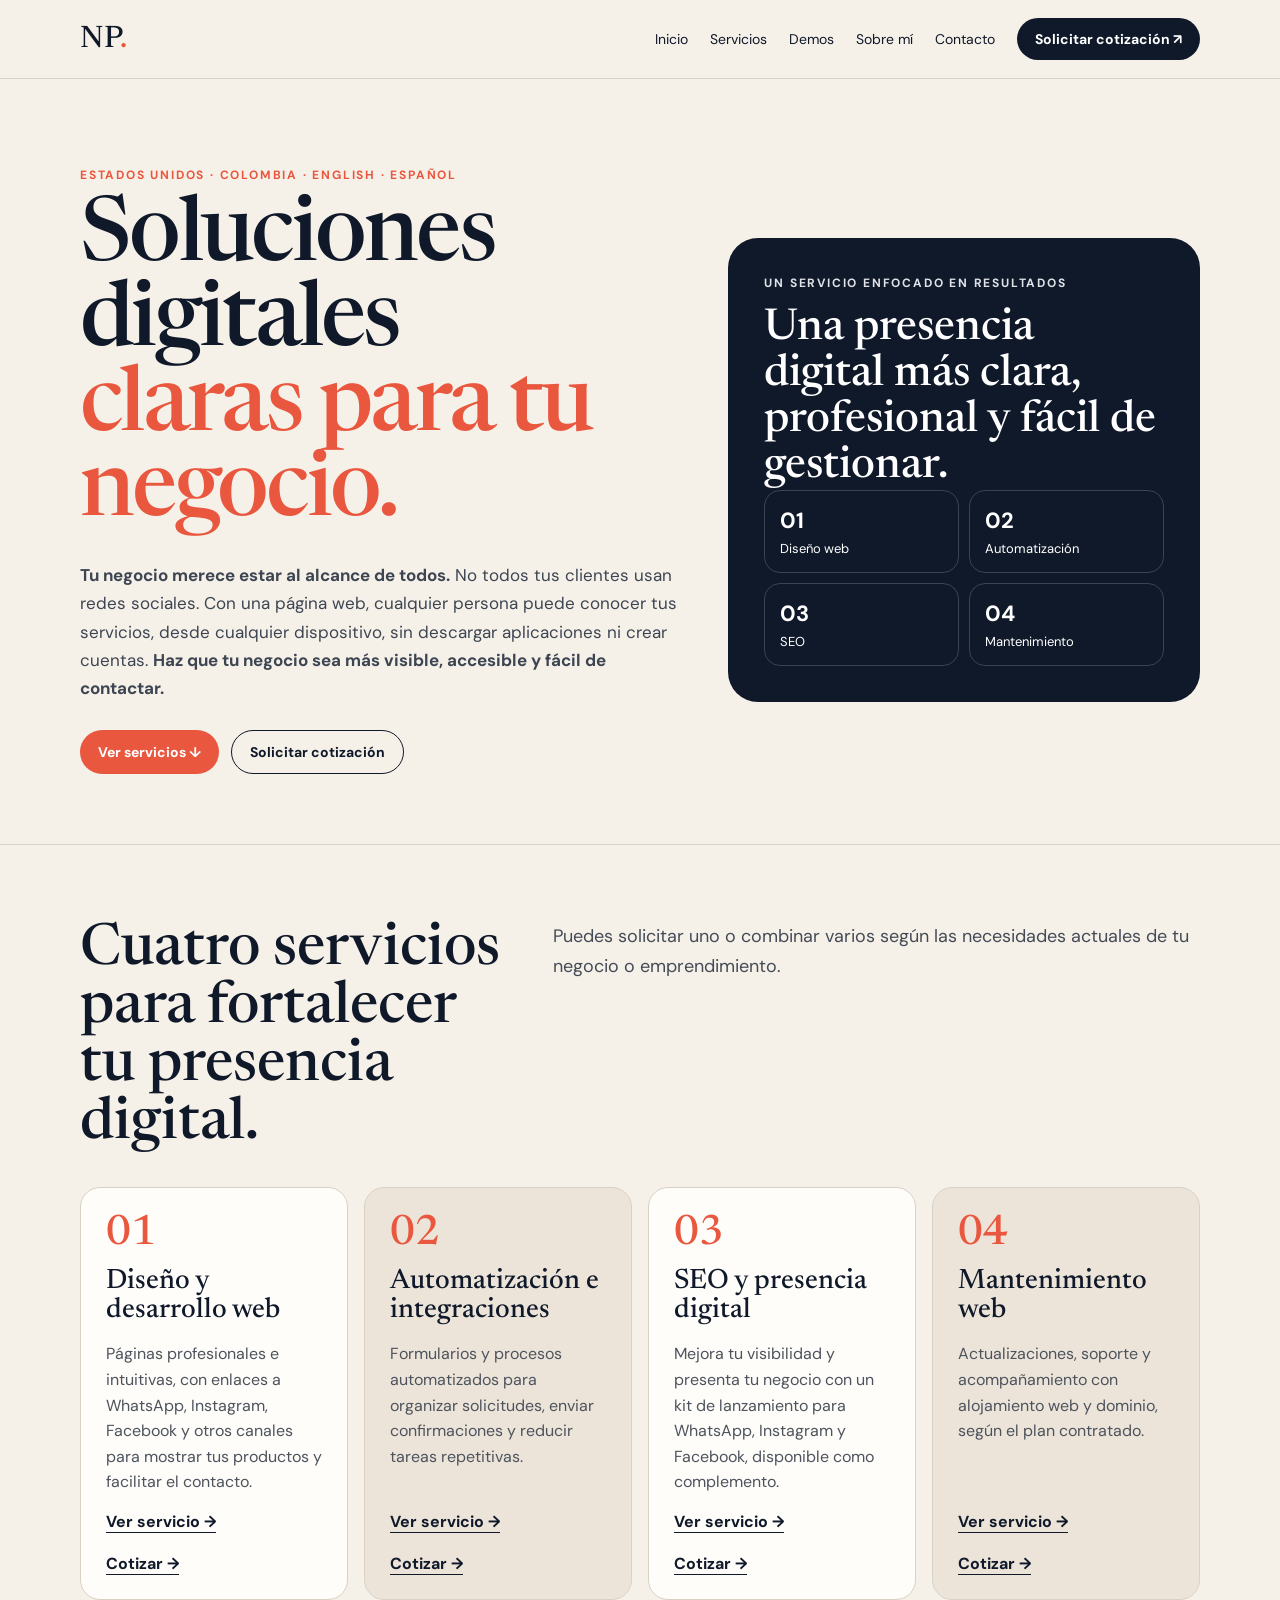
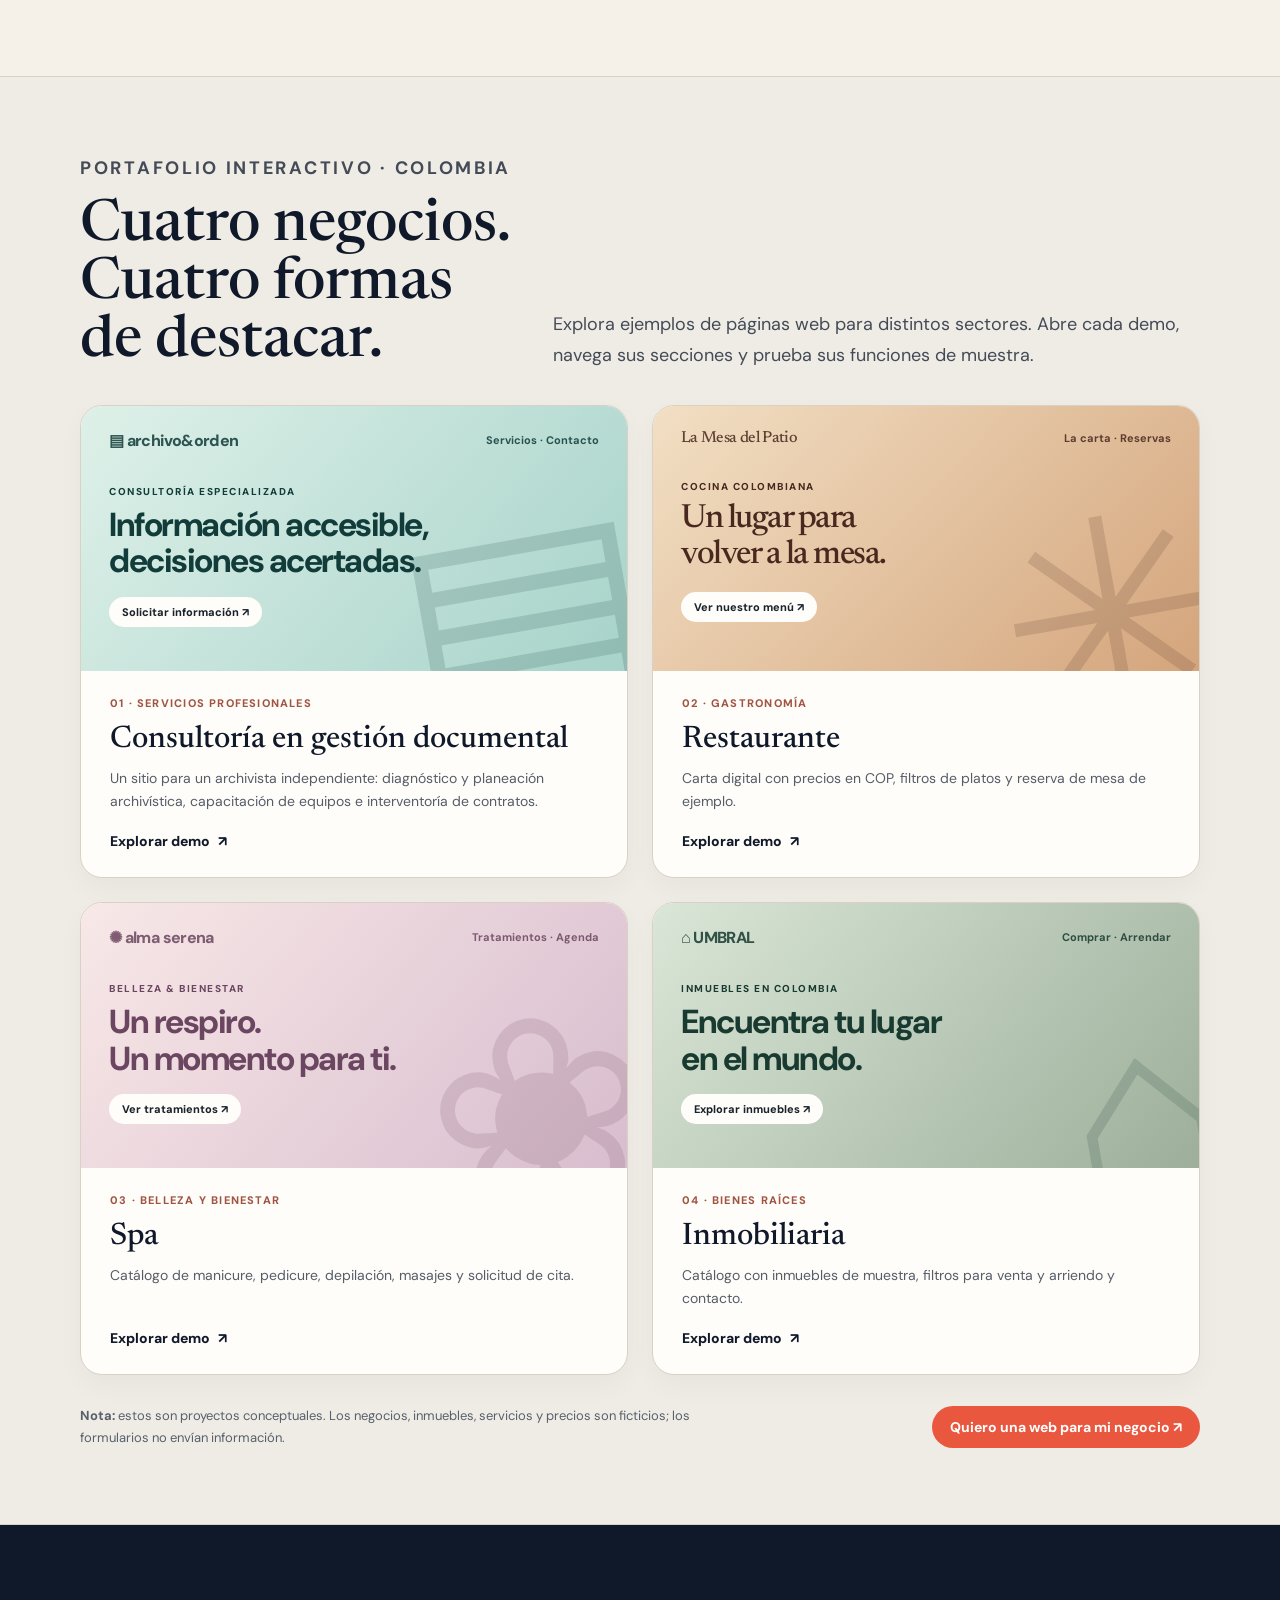
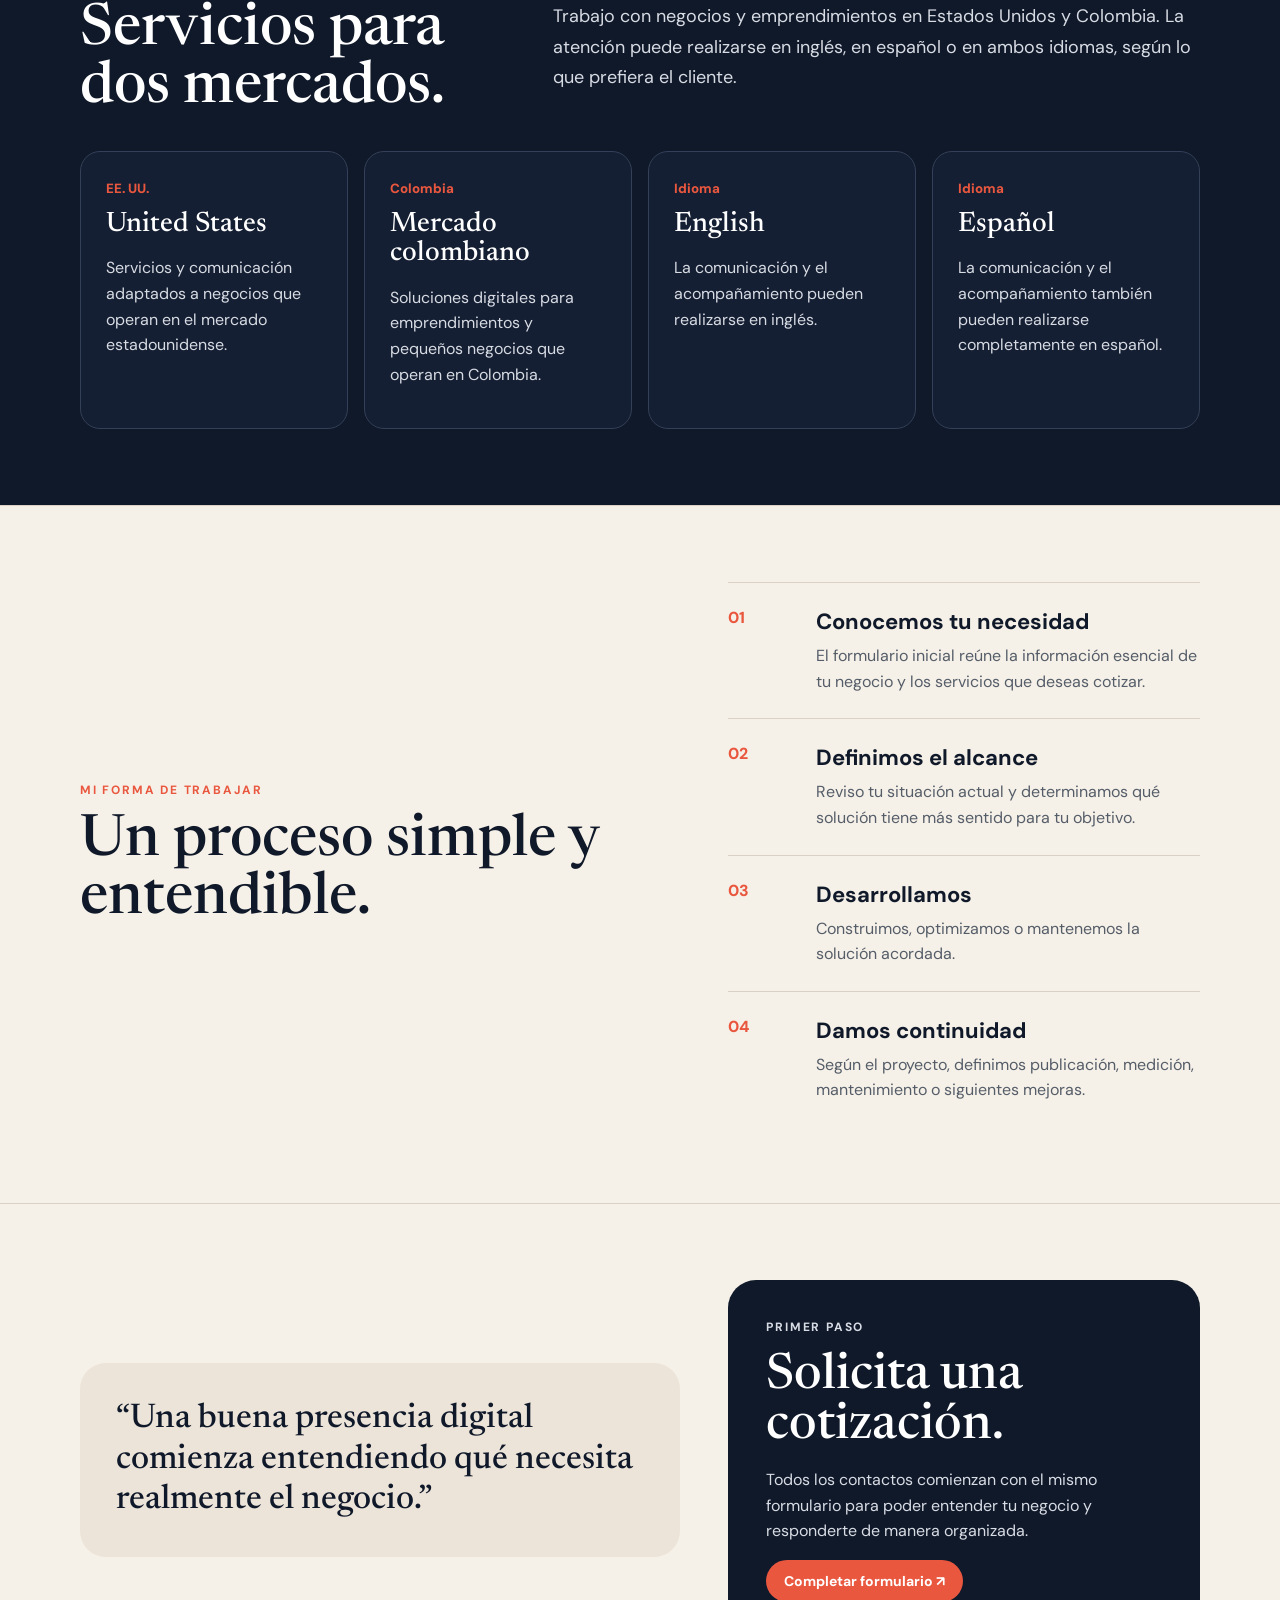
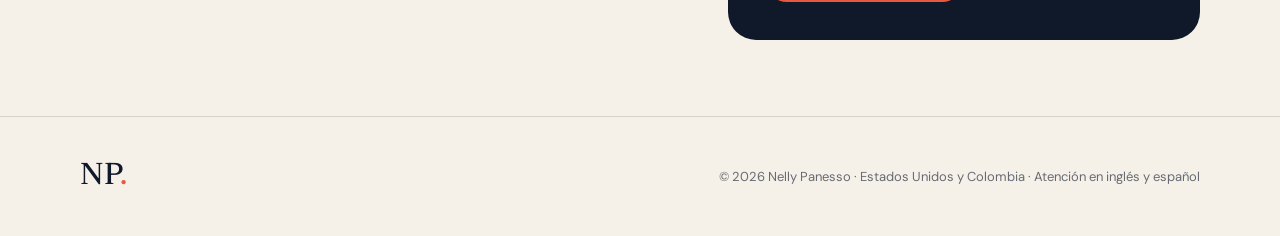
==== index.html @ 0f0945ec "Improve SEO title and search descriptions for index.html" ====
<!doctype html><html lang="es"><head><meta charset="utf-8"><meta name="viewport" content="width=device-width,initial-scale=1"><title>Diseño de páginas web para pequeños negocios | Nelly Panesso</title><meta name="description" content="Diseño de páginas web, automatizaciones y presencia digital para negocios en Colombia y Estados Unidos. Conoce los servicios y explora demos interactivos."><meta name="robots" content="index,follow"><link rel="canonical" href="https://nellypanessoa.github.io/np-preview/"><meta property="og:type" content="website"><meta property="og:title" content="Diseño de páginas web para pequeños negocios | Nelly Panesso"><meta property="og:description" content="Diseño de páginas web, automatizaciones y presencia digital para negocios en Colombia y Estados Unidos. Conoce los servicios y explora demos interactivos."><meta property="og:url" content="https://nellypanessoa.github.io/np-preview/"><meta property="og:site_name" content="Nelly Panesso"><meta name="twitter:card" content="summary"><meta name="twitter:title" content="Diseño de páginas web para pequeños negocios | Nelly Panesso"><meta name="twitter:description" content="Diseño de páginas web, automatizaciones y presencia digital para negocios en Colombia y Estados Unidos. Conoce los servicios y explora demos interactivos."><link rel="icon" href="favicon.svg" type="image/svg+xml"><script type="application/ld+json">{"@context":"https://schema.org","@graph":[{"@type":"WebSite","@id":"https://nellypanessoa.github.io/np-preview/#website","url":"https://nellypanessoa.github.io/np-preview/","name":"Nelly Panesso — Servicios digitales","inLanguage":"es"},{"@type":"ProfessionalService","@id":"https://nellypanessoa.github.io/np-preview/#business","name":"Nelly Panesso — Servicios digitales","url":"https://nellypanessoa.github.io/np-preview/","email":"nellypanessoa@gmail.com","areaServed":[{"@type":"Country","name":"United States"},{"@type":"Country","name":"Colombia"}],"availableLanguage":["English","Spanish"],"serviceType":["Diseño y desarrollo web","Automatización e integraciones","SEO y presencia digital","Mantenimiento web"],"founder":{"@id":"https://nellypanessoa.github.io/np-preview/about.html#person"}},{"@type":"Person","@id":"https://nellypanessoa.github.io/np-preview/about.html#person","name":"Nelly Panesso","url":"https://nellypanessoa.github.io/np-preview/about.html","sameAs":["https://www.linkedin.com/in/nelly-panesso","https://www.researchgate.net/profile/Nelly-Panesso"]}]}</script><link rel="preconnect" href="https://fonts.googleapis.com"><link rel="preconnect" href="https://fonts.gstatic.com" crossorigin><link href="https://fonts.googleapis.com/css2?family=DM+Sans:wght@400;500;600;700&family=Newsreader:opsz,wght@6..72,400;6..72,500&display=swap" rel="stylesheet"><link rel="stylesheet" href="assets/styles.css"></head><body><header class="top"><div class="wrap"><a class="brand" href="index.html">NP<span>.</span></a><button class="menu" aria-expanded="false" aria-label="Abrir menú">Menú</button><nav><a href="index.html">Inicio</a><a href="index.html#servicios">Servicios</a><a href="index.html#demos-colombia">Demos</a><a href="about.html">Sobre mí</a><a href="contact.html#cotizacion">Contacto</a><a class="nav-cta" href="contact.html#cotizacion">Solicitar cotización ↗</a></nav></div></header>
<main>
<section class="hero"><div class="wrap hero-grid"><div><p class="eyebrow">Estados Unidos · Colombia · English · Español</p><h1>Soluciones digitales<br><span class="accent">claras para tu negocio.</span></h1><p class="lede" style="font-size:17px"><strong>Tu negocio merece estar al alcance de todos.</strong> No todos tus clientes usan redes sociales. Con una página web, cualquier persona puede conocer tus servicios, desde cualquier dispositivo, sin descargar aplicaciones ni crear cuentas. <strong>Haz que tu negocio sea más visible, accesible y fácil de contactar.</strong></p><div class="actions"><a class="button" href="#servicios">Ver servicios ↓</a><a class="button alt" href="contact.html#cotizacion">Solicitar cotización</a></div></div><aside class="hero-panel"><div><p class="eyebrow">Un servicio enfocado en resultados</p><div class="big">Una presencia digital más clara, profesional y fácil de gestionar.</div></div><div class="mini-grid"><div class="mini"><strong>01</strong>Diseño web</div><div class="mini"><strong>02</strong>Automatización</div><div class="mini"><strong>03</strong>SEO</div><div class="mini"><strong>04</strong>Mantenimiento</div></div></aside></div></section>
<section id="servicios"><div class="wrap"><div class="section-head"><h2>Cuatro servicios para fortalecer tu presencia digital.</h2><p>Puedes solicitar uno o combinar varios según las necesidades actuales de tu negocio o emprendimiento.</p></div><div class="cards"><article class="card service-card"><div><span class="num">01</span><h3>Diseño y desarrollo web</h3><p>Páginas profesionales e intuitivas, con enlaces a WhatsApp, Instagram, Facebook y otros canales para mostrar tus productos y facilitar el contacto.</p></div><div><a href="web-design.html">Ver servicio →</a><br><br><a href="contact.html?service=web#cotizacion">Cotizar →</a></div></article><article class="card service-card"><div><span class="num">02</span><h3>Automatización e integraciones</h3><p>Formularios y procesos automatizados para organizar solicitudes, enviar confirmaciones y reducir tareas repetitivas.</p></div><div><a href="automation.html">Ver servicio →</a><br><br><a href="contact.html?service=automation#cotizacion">Cotizar →</a></div></article><article class="card service-card"><div><span class="num">03</span><h3>SEO y presencia digital</h3><p>Mejora tu visibilidad y presenta tu negocio con un kit de lanzamiento para WhatsApp, Instagram y Facebook, disponible como complemento.</p></div><div><a href="seo.html">Ver servicio →</a><br><br><a href="contact.html?service=seo#cotizacion">Cotizar →</a></div></article><article class="card service-card"><div><span class="num">04</span><h3>Mantenimiento web</h3><p>Actualizaciones, soporte y acompañamiento con alojamiento web y dominio, según el plan contratado.</p></div><div><a href="maintenance.html">Ver servicio →</a><br><br><a href="contact.html?service=maintenance#cotizacion">Cotizar →</a></div></article></div></div></section>

<section id="demos-colombia" class="demo-showcase">
  <div class="wrap">
    <div class="section-head"><div><p class="eyebrow">Portafolio interactivo · Colombia</p><h2>Cuatro negocios. Cuatro formas de destacar.</h2></div><p>Explora ejemplos de páginas web para distintos sectores. Abre cada demo, navega sus secciones y prueba sus funciones de muestra.</p></div>
    <div class="demo-showcase-grid">
      <article class="demo-tile">
        <a class="demo-tile-view" href="demos/colombia/gestion-documental/" aria-label="Abrir demo de consultoría en gestión documental">
          <div class="demo-tile-preview preview-archive"><div class="preview-top"><span class="preview-logo">▤ archivo&orden</span><span>Servicios · Contacto</span></div><div class="preview-body"><small>CONSULTORÍA ESPECIALIZADA</small><strong>Información accesible,<br>decisiones acertadas.</strong><span class="preview-pill">Solicitar información ↗</span></div><span class="preview-decoration" aria-hidden="true">▤</span></div>
        </a>
        <div class="demo-tile-copy"><span class="demo-tile-num">01 · Servicios profesionales</span><h3>Consultoría en gestión documental</h3><p>Un sitio para un archivista independiente: diagnóstico y planeación archivística, capacitación de equipos e interventoría de contratos.</p><a href="demos/colombia/gestion-documental/">Explorar demo <span aria-hidden="true">↗</span></a></div>
      </article>
      <article class="demo-tile">
        <a class="demo-tile-view" href="demos/colombia/restaurante/" aria-label="Abrir demo de restaurante con menú y precios">
          <div class="demo-tile-preview preview-restaurant"><div class="preview-top"><span class="preview-logo preview-serif">La Mesa del Patio</span><span>La carta · Reservas</span></div><div class="preview-body"><small>COCINA COLOMBIANA</small><strong class="preview-serif">Un lugar para<br>volver a la mesa.</strong><span class="preview-pill">Ver nuestro menú ↗</span></div><span class="preview-decoration" aria-hidden="true">✳</span></div>
        </a>
        <div class="demo-tile-copy"><span class="demo-tile-num">02 · Gastronomía</span><h3>Restaurante</h3><p>Carta digital con precios en COP, filtros de platos y reserva de mesa de ejemplo.</p><a href="demos/colombia/restaurante/">Explorar demo <span aria-hidden="true">↗</span></a></div>
      </article>
      <article class="demo-tile">
        <a class="demo-tile-view" href="demos/colombia/spa/" aria-label="Abrir demo de spa con catálogo de tratamientos">
          <div class="demo-tile-preview preview-spa"><div class="preview-top"><span class="preview-logo">✺ alma serena</span><span>Tratamientos · Agenda</span></div><div class="preview-body"><small>BELLEZA & BIENESTAR</small><strong>Un respiro.<br>Un momento para ti.</strong><span class="preview-pill">Ver tratamientos ↗</span></div><span class="preview-decoration" aria-hidden="true">❀</span></div>
        </a>
        <div class="demo-tile-copy"><span class="demo-tile-num">03 · Belleza y bienestar</span><h3>Spa</h3><p>Catálogo de manicure, pedicure, depilación, masajes y solicitud de cita.</p><a href="demos/colombia/spa/">Explorar demo <span aria-hidden="true">↗</span></a></div>
      </article>
      <article class="demo-tile">
        <a class="demo-tile-view" href="demos/colombia/inmobiliaria/" aria-label="Abrir demo de inmobiliaria con inmuebles filtrables">
          <div class="demo-tile-preview preview-realty"><div class="preview-top"><span class="preview-logo">⌂ UMBRAL</span><span>Comprar · Arrendar</span></div><div class="preview-body"><small>INMUEBLES EN COLOMBIA</small><strong>Encuentra tu lugar<br>en el mundo.</strong><span class="preview-pill">Explorar inmuebles ↗</span></div><span class="preview-decoration" aria-hidden="true">⌂</span></div>
        </a>
        <div class="demo-tile-copy"><span class="demo-tile-num">04 · Bienes raíces</span><h3>Inmobiliaria</h3><p>Catálogo con inmuebles de muestra, filtros para venta y arriendo y contacto.</p><a href="demos/colombia/inmobiliaria/">Explorar demo <span aria-hidden="true">↗</span></a></div>
      </article>
    </div>
    <div class="demo-showcase-foot"><p><strong>Nota:</strong> estos son proyectos conceptuales. Los negocios, inmuebles, servicios y precios son ficticios; los formularios no envían información.</p><a class="button" href="contact.html?service=web#cotizacion">Quiero una web para mi negocio ↗</a></div>
  </div>
</section>
<section class="dark"><div class="wrap"><div class="section-head"><h2>Servicios para dos mercados.</h2><p>Trabajo con negocios y emprendimientos en Estados Unidos y Colombia. La atención puede realizarse en inglés, en español o en ambos idiomas, según lo que prefiera el cliente.</p></div><div class="cards"><article class="card"><small>EE. UU.</small><h3>United States</h3><p>Servicios y comunicación adaptados a negocios que operan en el mercado estadounidense.</p></article><article class="card"><small>Colombia</small><h3>Mercado colombiano</h3><p>Soluciones digitales para emprendimientos y pequeños negocios que operan en Colombia.</p></article><article class="card"><small>Idioma</small><h3>English</h3><p>La comunicación y el acompañamiento pueden realizarse en inglés.</p></article><article class="card"><small>Idioma</small><h3>Español</h3><p>La comunicación y el acompañamiento también pueden realizarse completamente en español.</p></article></div></div></section>
<section><div class="wrap split"><div><p class="eyebrow">Mi forma de trabajar</p><h2>Un proceso simple y entendible.</h2></div><div class="steps"><div class="step"><div><h3>Conocemos tu necesidad</h3><p>El formulario inicial reúne la información esencial de tu negocio y los servicios que deseas cotizar.</p></div></div><div class="step"><div><h3>Definimos el alcance</h3><p>Reviso tu situación actual y determinamos qué solución tiene más sentido para tu objetivo.</p></div></div><div class="step"><div><h3>Desarrollamos</h3><p>Construimos, optimizamos o mantenemos la solución acordada.</p></div></div><div class="step"><div><h3>Damos continuidad</h3><p>Según el proyecto, definimos publicación, medición, mantenimiento o siguientes mejoras.</p></div></div></div></div></section>
<section><div class="wrap split"><div class="quote">“Una buena presencia digital comienza entendiendo qué necesita realmente el negocio.”</div><div class="contact-box"><p class="eyebrow">Primer paso</p><h2>Solicita una cotización.</h2><p>Todos los contactos comienzan con el mismo formulario para poder entender tu negocio y responderte de manera organizada.</p><a class="button" href="contact.html#cotizacion">Completar formulario ↗</a></div></div></section>
</main><footer class="footer"><div class="wrap"><a class="brand" href="index.html">NP<span>.</span></a><p>© <span id="year"></span> Nelly Panesso · Estados Unidos y Colombia · Atención en inglés y español</p></div></footer><script src="assets/site.js?v=4"></script></body></html>
---- assets/styles.css ----
:root{--ink:#10192a;--paper:#f6f1e8;--card:#fffdf9;--accent:#e9573f;--line:#d9d1c5;--muted:#666b73;--soft:#ece4d9}
*{box-sizing:border-box}html{scroll-behavior:smooth}body{margin:0;background:var(--paper);color:var(--ink);font-family:"DM Sans",sans-serif}a{color:inherit}.wrap{width:min(1120px,92vw);margin:auto}.top{position:sticky;top:0;z-index:20;background:rgba(246,241,232,.94);backdrop-filter:blur(12px);border-bottom:1px solid var(--line)}.top .wrap{display:flex;justify-content:space-between;align-items:center;gap:28px;padding:18px 0}.brand{font:500 31px/1 "Newsreader",serif;text-decoration:none}.brand span,.accent{color:var(--accent)}nav{display:flex;align-items:center;gap:22px}nav a{text-decoration:none;font-size:14px}.nav-cta,.button{display:inline-flex;align-items:center;justify-content:center;gap:8px;text-decoration:none;border-radius:999px;padding:12px 18px;font-weight:700}.nav-cta{background:var(--ink);color:white}.menu{display:none;background:none;border:1px solid var(--line);border-radius:999px;padding:9px 13px}.hero{padding:88px 0 70px;border-bottom:1px solid var(--line)}.hero-grid,.split{display:grid;grid-template-columns:1.12fr .88fr;gap:48px;align-items:center}.eyebrow{margin:0 0 14px;text-transform:uppercase;letter-spacing:.15em;font-size:12px;color:var(--accent);font-weight:700}.hero h1,.page-hero h1{font:500 clamp(50px,7vw,90px)/.95 "Newsreader",serif;letter-spacing:-.03em;margin:0 0 24px}.lede{font-size:20px;line-height:1.65;color:#3d4552;max-width:760px}.actions{display:flex;gap:12px;flex-wrap:wrap;margin-top:28px}.button{background:var(--accent);color:white;border:0;cursor:pointer;font:700 14px "DM Sans",sans-serif}.button.alt{background:transparent;color:var(--ink);border:1px solid var(--ink)}.hero-panel{background:var(--ink);color:white;border-radius:30px;padding:36px;min-height:390px;display:flex;flex-direction:column;justify-content:space-between}.hero-panel .big{font:500 44px/1.04 "Newsreader",serif}.hero-panel p{color:#dfe2e7;line-height:1.6}.mini-grid{display:grid;grid-template-columns:1fr 1fr;gap:10px}.mini{border:1px solid rgba(255,255,255,.18);border-radius:16px;padding:15px;font-size:13px}.mini strong{display:block;font-size:22px;margin-bottom:5px}
section{padding:76px 0;border-bottom:1px solid var(--line)}.section-head{display:grid;grid-template-columns:.8fr 1.2fr;gap:42px;margin-bottom:34px}.section-head h2,h2{font:500 clamp(38px,5vw,58px)/1 "Newsreader",serif;margin:0}.section-head p{margin:0;font-size:18px;line-height:1.7;color:#444b57}.cards{display:grid;grid-template-columns:repeat(4,1fr);gap:16px}.card{background:var(--card);border:1px solid var(--line);border-radius:20px;padding:25px;min-height:230px}.card small{font-weight:800;color:var(--accent)}.card h3{font:500 28px/1.05 "Newsreader",serif;margin:12px 0}.card p,.card li{color:#4d535d;line-height:1.6}.card a{font-weight:700;text-decoration:none;border-bottom:1px solid}.service-card{display:flex;flex-direction:column;justify-content:space-between}.service-card:nth-child(2n){background:var(--soft)}.service-card .num{font:500 42px/1 "Newsreader",serif;color:var(--accent)}.dark{background:var(--ink);color:white}.dark .section-head p,.dark p{color:#d7dbe3}.dark .card{background:#151f33;border-color:#344057}.steps{counter-reset:step}.step{display:grid;grid-template-columns:70px 1fr;gap:18px;padding:24px 0;border-top:1px solid var(--line)}.step:before{counter-increment:step;content:"0" counter(step);color:var(--accent);font-weight:800}.step h3{margin:0 0 7px;font-size:22px}.step p{margin:0;color:#555d69;line-height:1.6}.quote{background:var(--soft);border-radius:26px;padding:36px;font:500 34px/1.2 "Newsreader",serif}.page-hero{padding:72px 0 54px;border-bottom:1px solid var(--line)}.page-hero p{max-width:760px}.checklist{list-style:none;padding:0;margin:22px 0}.checklist li{padding:10px 0;border-bottom:1px solid var(--line)}.checklist li:before{content:"✓";color:var(--accent);font-weight:800;margin-right:10px}.contact-box{background:var(--ink);color:white;border-radius:28px;padding:38px}.contact-box h2{font-size:50px}.contact-box p{color:#d8dce4;line-height:1.6}.footer{padding:38px 0}.footer .wrap{display:flex;justify-content:space-between;gap:24px;align-items:center}.footer p{color:var(--muted);font-size:13px}
.form-layout{display:grid;grid-template-columns:.72fr 1.28fr;gap:54px;align-items:start}.quote-form{background:var(--card);border:1px solid var(--line);border-radius:26px;padding:32px;display:grid;gap:24px;box-shadow:0 18px 50px rgba(16,25,42,.06)}.field{display:grid;gap:9px}.field>label,.field legend{font-weight:700;font-size:14px}.field legend{padding:0 0 7px}.field input[type=text],.field input[type=email],.field input[type=tel],.field textarea{width:100%;font:inherit;background:white;border:1px solid var(--line);border-radius:12px;padding:13px 14px}.field textarea{min-height:130px;resize:vertical}.field input:focus,.field textarea:focus{outline:2px solid rgba(233,87,63,.25);border-color:var(--accent)}fieldset.field{border:0;padding:0;margin:0}.choice-grid{display:grid;grid-template-columns:1fr 1fr;gap:10px}.choice-grid label{background:#fff;border:1px solid var(--line);border-radius:12px;padding:12px;display:flex;align-items:flex-start;gap:9px;line-height:1.35;cursor:pointer}.choice-grid input{margin-top:2px;accent-color:var(--accent)}.field-hint,.privacy-note{font-size:12px;color:var(--muted);margin:2px 0 0}.field-hint.error{color:#a62d1c;font-weight:700}.notice{margin-top:22px;background:var(--soft);border-radius:15px;padding:16px;line-height:1.55}.form-submit{width:100%;padding:15px 20px;font-size:15px}
@media(max-width:850px){.top nav{display:none;position:absolute;top:70px;left:4vw;right:4vw;background:var(--card);border:1px solid var(--line);border-radius:18px;padding:18px;flex-direction:column;align-items:stretch}.top nav.open{display:flex}.menu{display:block}.hero-grid,.split,.section-head,.form-layout{grid-template-columns:1fr}.cards{grid-template-columns:1fr 1fr}.hero{padding-top:58px}.hero-panel{min-height:320px}.form-layout{gap:30px}}@media(max-width:560px){.cards,.choice-grid{grid-template-columns:1fr}.footer .wrap{align-items:flex-start;flex-direction:column}.hero h1,.page-hero h1{font-size:52px}.quote-form{padding:22px}}
.about-hero{display:grid;grid-template-columns:minmax(0,1.12fr) minmax(300px,.88fr);gap:48px;align-items:center}.about-copy .lede{max-width:720px}.about-photo-wrap{margin:0;display:flex;justify-content:center}.about-photo{display:block;width:min(100%,420px);height:auto;aspect-ratio:1/1;object-fit:cover;object-position:center;border:1px solid var(--line);border-radius:28px;background:var(--card);box-shadow:0 20px 50px rgba(16,25,42,.10)}
@media(max-width:850px){.about-hero{grid-template-columns:1fr;gap:34px}.about-photo-wrap{justify-content:flex-start}.about-photo{width:min(100%,360px)}}
@media(max-width:560px){.about-hero{gap:28px}.about-photo{width:100%;border-radius:22px}}


/* Colombia demo portfolio */
.demo-showcase{background:#efece6}
.demo-showcase .section-head{align-items:end}
.demo-showcase .section-head .eyebrow{margin-bottom:13px}
.demo-showcase .section-head>div{max-width:620px}
.demo-showcase-grid{display:grid;grid-template-columns:repeat(2,minmax(0,1fr));gap:24px}
.demo-tile{overflow:hidden;border-radius:22px;border:1px solid #d9d1c5;background:#fffdf9;display:flex;flex-direction:column;box-shadow:0 11px 27px rgba(16,25,42,.035)}
.demo-tile-view{text-decoration:none;display:block}
.demo-tile-preview{position:relative;overflow:hidden;height:265px;padding:24px 28px}
.preview-top{position:relative;z-index:2;display:flex;justify-content:space-between;align-items:center;gap:10px;font-size:11px;font-weight:700;opacity:.86}
.preview-logo{font-size:16px;letter-spacing:-.04em;font-weight:800}
.preview-serif{font-family:Newsreader,Georgia,serif!important;font-weight:500!important}
.preview-body{position:relative;z-index:2;display:flex;flex-direction:column;align-items:flex-start;margin-top:34px}
.preview-body small{font-size:10px;letter-spacing:.15em;font-weight:800;margin-bottom:9px}
.preview-body strong{font-size:clamp(24px,2.6vw,36px);line-height:1.1;letter-spacing:-.045em}
.preview-pill{font-size:11px;border-radius:50px;background:#fffdf9;padding:8px 13px;color:#18232c;font-weight:800;display:inline-block;margin-top:17px}
.preview-decoration{position:absolute;right:-27px;bottom:-85px;font-size:270px;line-height:1;font-family:Georgia,serif;opacity:.15;transform:rotate(-10deg);z-index:0}
.preview-archive{background:linear-gradient(130deg,#ddf0e8 2%,#a7d3ca 100%);color:#123c3a}
.preview-restaurant{background:linear-gradient(135deg,#f2dfc4,#d4a57c);color:#48281f}
.preview-spa{background:linear-gradient(130deg,#f8e8e7,#d8bdce);color:#6b4660}
.preview-realty{background:linear-gradient(130deg,#dae6d7,#9daf9b);color:#183a30}
.demo-tile-copy{padding:25px 29px 27px;display:flex;flex-direction:column;flex:1}
.demo-tile-num{font-size:11px;text-transform:uppercase;letter-spacing:.11em;color:#a05543;font-weight:800}
.demo-tile-copy h3{font:500 31px/1.1 Newsreader,Georgia,serif;margin:13px 0 10px}
.demo-tile-copy p{color:#555d69;line-height:1.65;margin:0 0 19px;font-size:14px}
.demo-tile-copy>a{margin-top:auto;font-size:14px;font-weight:800;text-decoration:none;display:inline-flex;align-items:center;gap:8px}
.demo-tile-copy>a:hover{text-decoration:underline;text-underline-offset:5px}
.demo-tile-view:hover .preview-pill{transform:translateX(3px)}
.demo-showcase-foot{margin-top:30px;display:flex;align-items:center;justify-content:space-between;gap:30px}
.demo-showcase-foot p{font-size:13px;line-height:1.65;max-width:650px;color:#57606b;margin:0}
.demo-showcase-foot .button{flex-shrink:0}
@media(max-width:850px){.demo-showcase-foot{align-items:start;flex-direction:column}.demo-showcase-grid{gap:17px}.demo-tile-preview{padding:20px;height:240px}.preview-body{margin-top:30px}}
@media(max-width:600px){.demo-showcase-grid{grid-template-columns:1fr}.demo-tile-preview{height:265px}.preview-body strong{font-size:31px}.demo-tile-copy{padding:22px}.demo-showcase-foot .button{width:100%;justify-content:center}}


/* Testimonials with manual approval */
.reviews-section{background:#faf8f4}
.reviews-section .section-head{align-items:end}
.reviews-layout{display:grid;grid-template-columns:minmax(0,.87fr) minmax(0,1.13fr);gap:38px;align-items:start}
.reviews-intro{padding:25px 16px 24px 0}
.reviews-quote{display:block;font-family:Newsreader,Georgia,serif;font-size:110px;line-height:.7;color:#e9573f;opacity:.65;margin:16px 0 25px}
.reviews-intro h3{font:500 clamp(30px,3vw,44px)/1.08 Newsreader,Georgia,serif;letter-spacing:-.03em;margin:0 0 20px}
.reviews-intro>p{color:#5e6570;font-size:16px;line-height:1.8;max-width:480px}
.reviews-note{background:#f2ede5;border-radius:18px;padding:21px 24px;margin-top:31px}
.reviews-note strong{font-size:14px}
.reviews-note p{color:#555b63;font-size:13px;margin:7px 0 0;line-height:1.65}
.reviews-form-panel{border:1px solid #ded8ce;border-radius:22px;padding:34px;background:#fff;box-shadow:0 14px 36px rgba(16,25,42,.045)}
.reviews-form-panel h3{font:500 32px/1.2 Newsreader,Georgia,serif;margin:0 0 22px}
.reviews-fields{display:grid;grid-template-columns:1fr 1fr;gap:18px}
.reviews-fields label:not(.review-check){font-size:13px;font-weight:700;display:flex;flex-direction:column;gap:7px}
.reviews-fields input:not([type=checkbox]),.reviews-fields select,.reviews-fields textarea{border:1px solid #cfcfcf;border-radius:10px;background:white;color:#172231;width:100%;font:inherit;font-weight:400;padding:12px 14px;min-height:46px}
.reviews-fields textarea{min-height:138px;resize:vertical;line-height:1.55}
.reviews-fields .review-full{grid-column:1/-1}
.reviews-fields .review-check{display:flex;gap:12px;align-items:flex-start;font-size:13px;color:#4f5660;line-height:1.65}
.reviews-fields .review-check input{accent-color:#e9573f;margin:5px 0 0;flex-shrink:0;width:17px;height:17px}
.review-form .privacy-note{font-size:12px;line-height:1.65;margin:16px 0;color:#5b606a}
.review-form .form-submit{margin-top:10px}
@media(max-width:850px){.reviews-layout{grid-template-columns:1fr;gap:12px}.reviews-intro{padding:0 0 12px}.reviews-quote{font-size:70px;margin:6px 0 15px}.reviews-form-panel{max-width:700px}}
@media(max-width:560px){.reviews-form-panel{padding:22px}.reviews-fields{grid-template-columns:1fr}.reviews-form-panel h3{font-size:28px}}


/* Google Business Profile questionnaire — accessible visible options on mobile */
#google-eligibility[hidden]{display:none!important}
#google-eligibility{min-width:0;display:grid;gap:20px}
.google-question{min-width:0;border:0;padding:0;margin:0}
.google-question legend{font-size:14px;font-weight:700;line-height:1.5;padding:0 0 9px}
.google-options{display:grid;grid-template-columns:1fr 1fr;gap:9px}
.google-options label{display:flex;align-items:flex-start;gap:10px;padding:12px;border:1px solid var(--line);border-radius:12px;background:#fff;cursor:pointer;font-size:13px;line-height:1.45}
.google-options label:has(input:checked){border-color:var(--accent);background:#fff1eb}
.google-options input{accent-color:var(--accent);margin:2px 0 0;flex-shrink:0}
.google-options input:focus-visible{outline:2px solid var(--accent);outline-offset:2px}
@media(max-width:640px){.google-options{grid-template-columns:1fr}}
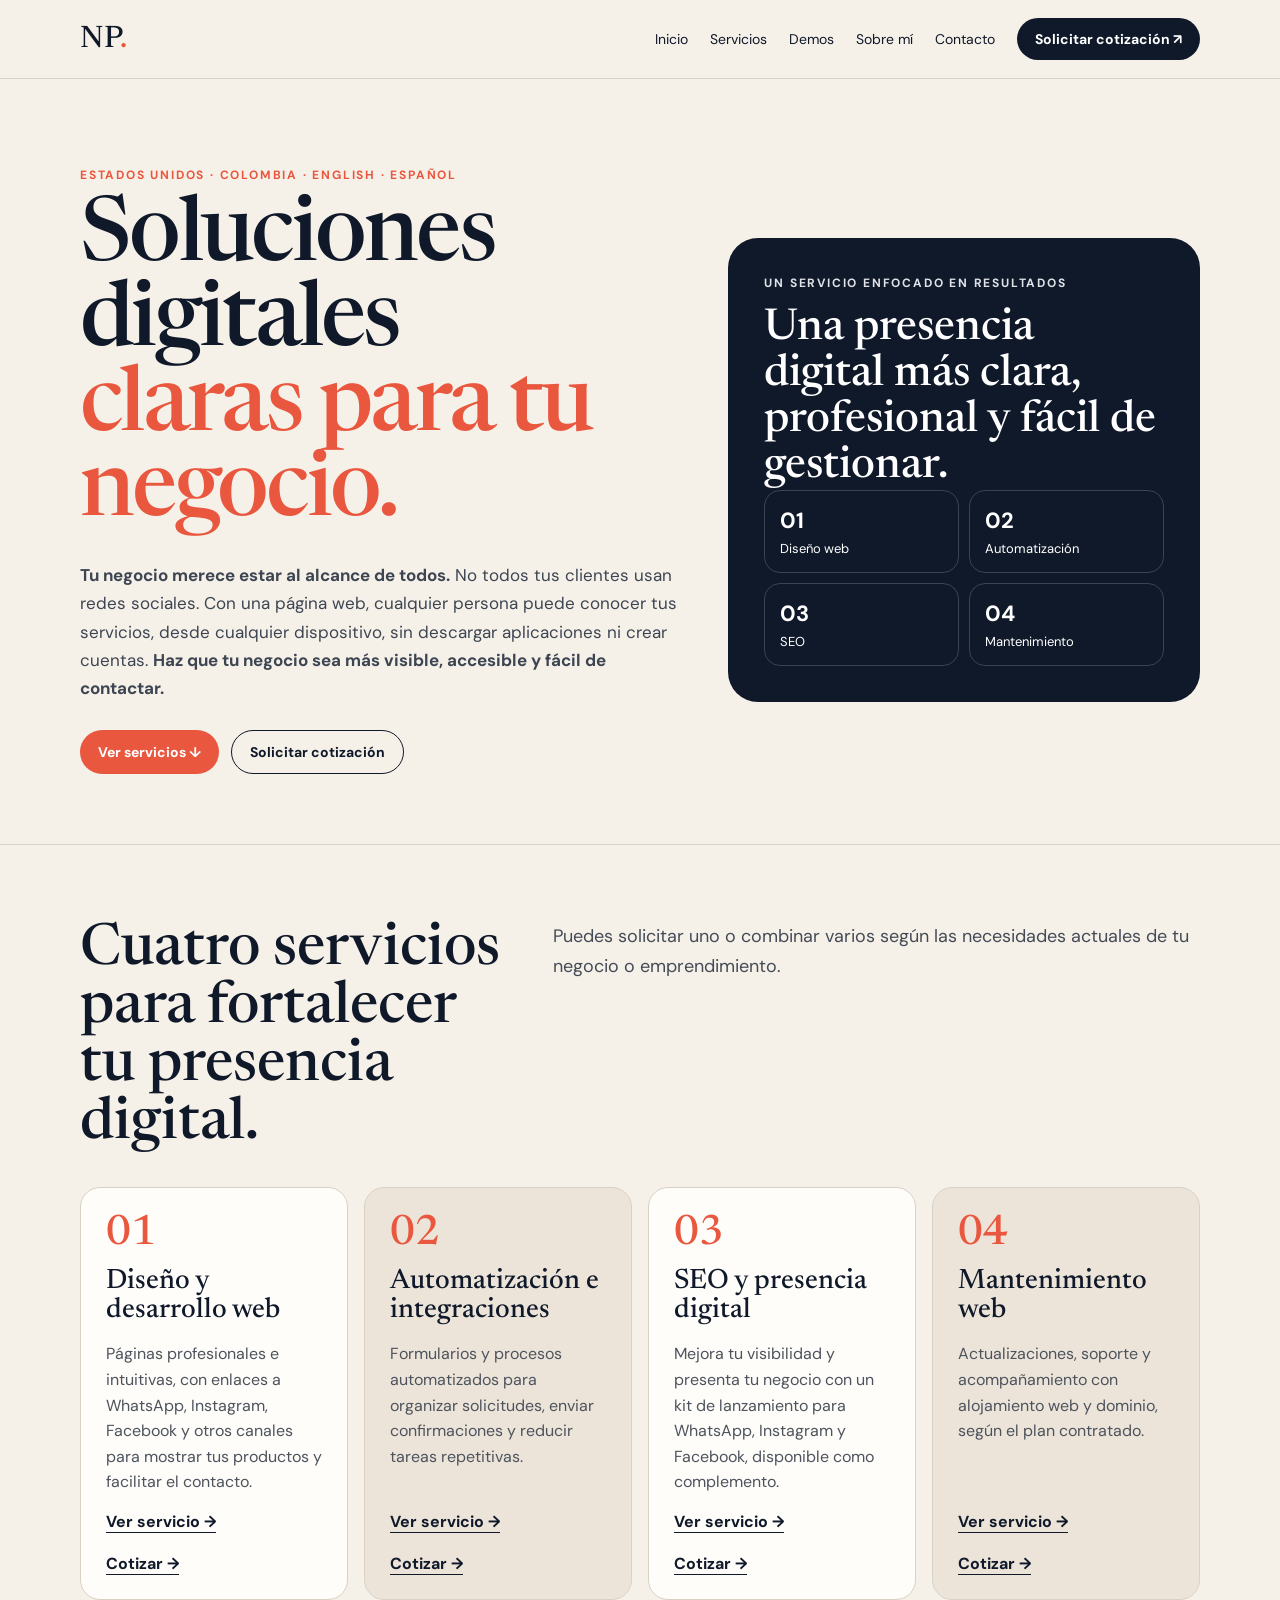
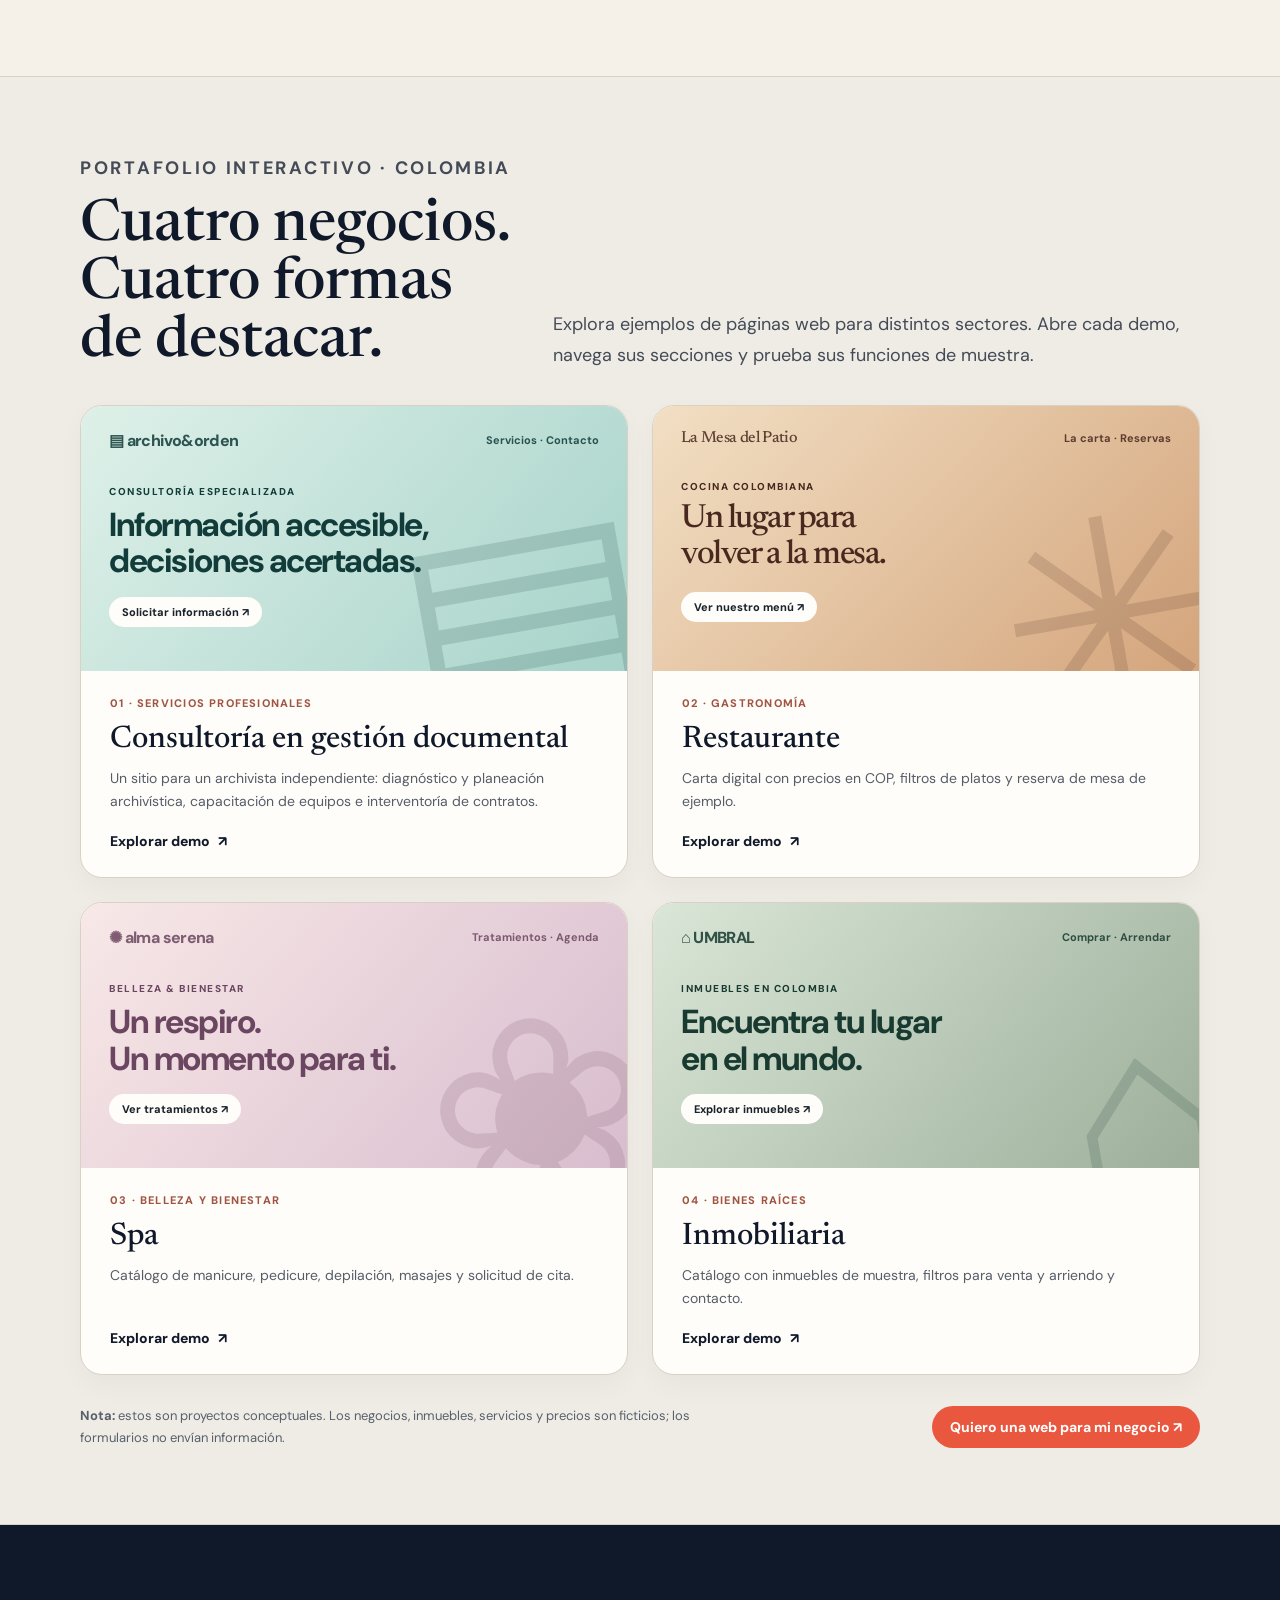
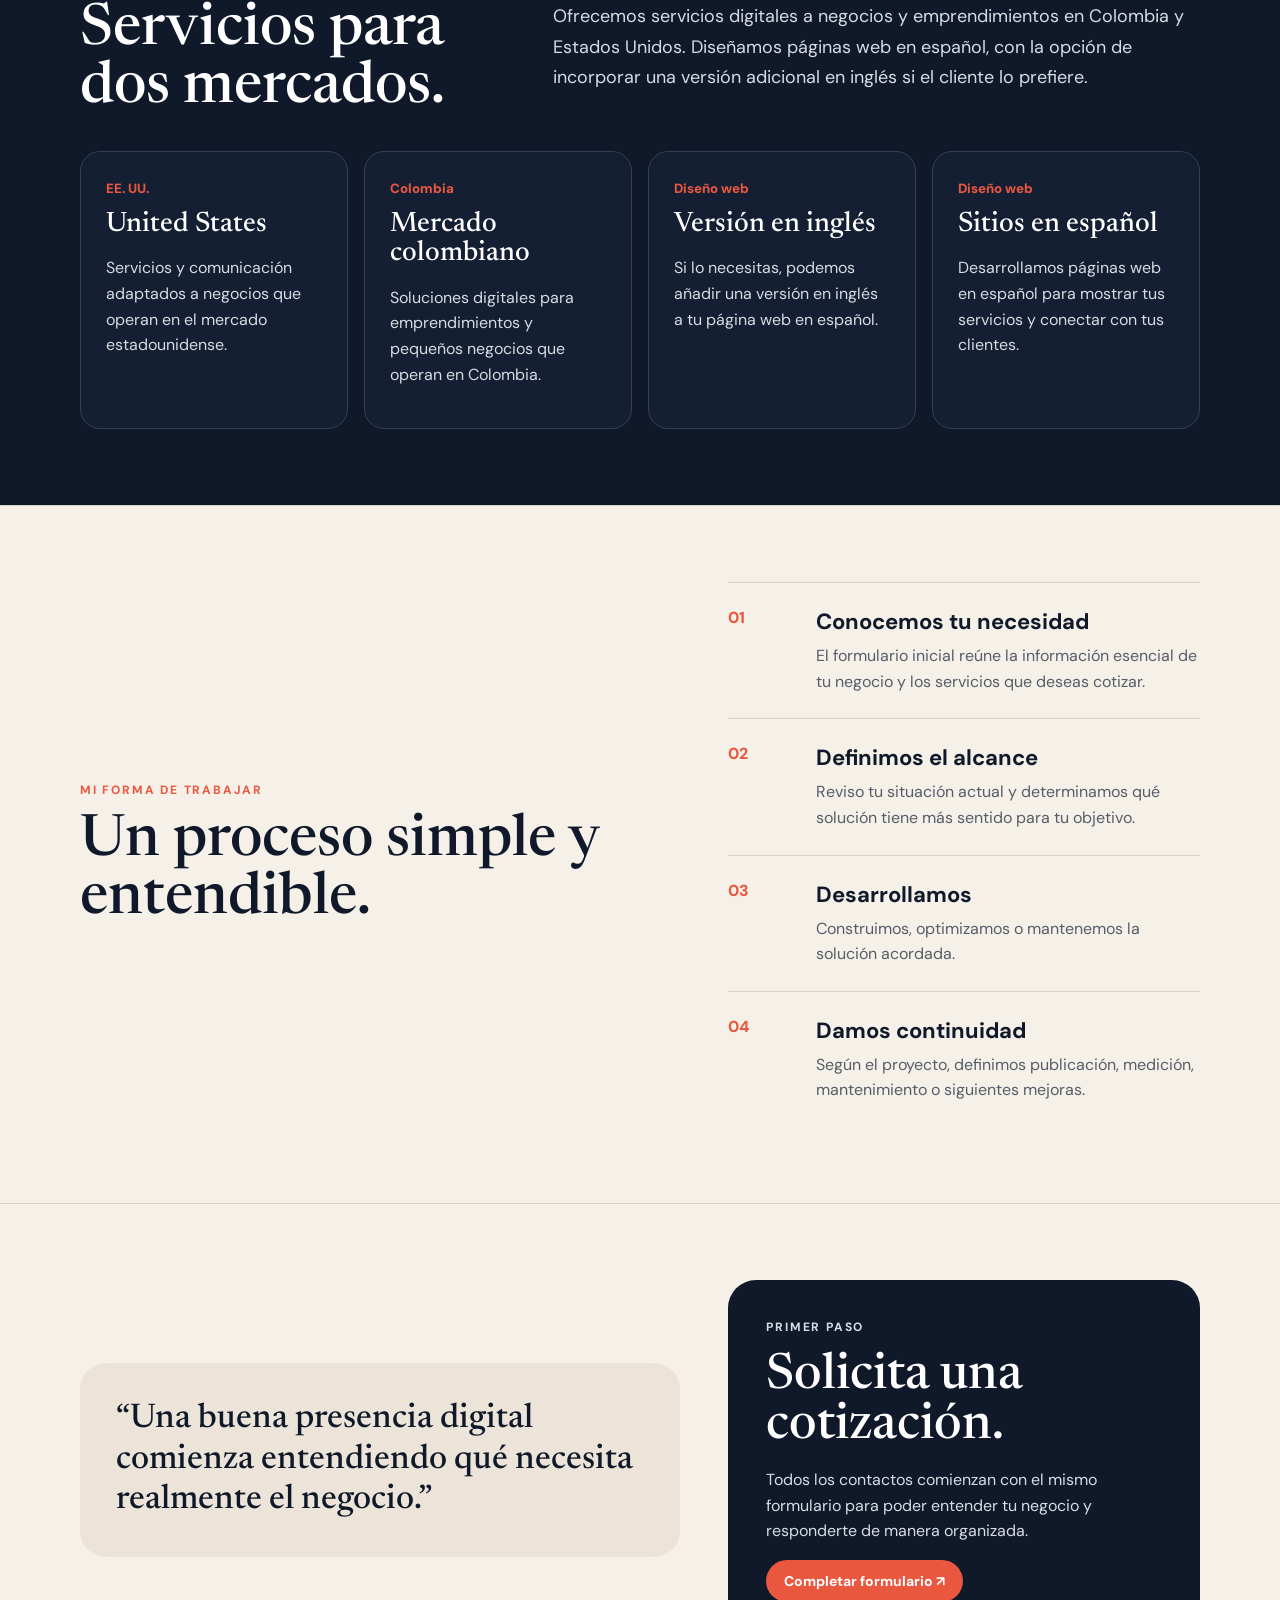
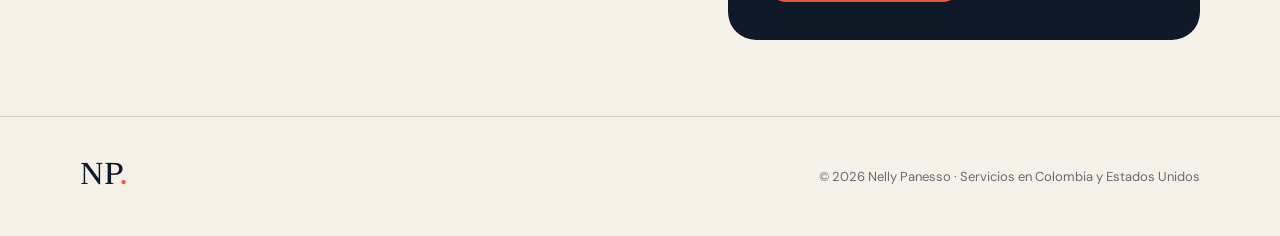
==== commit bd654103: "Clarify service countries and optional English web version" ====
--- a/index.html
+++ b/index.html
@@ -35,7 +35,7 @@
     <div class="demo-showcase-foot"><p><strong>Nota:</strong> estos son proyectos conceptuales. Los negocios, inmuebles, servicios y precios son ficticios; los formularios no envían información.</p><a class="button" href="contact.html?service=web#cotizacion">Quiero una web para mi negocio ↗</a></div>
   </div>
 </section>
-<section class="dark"><div class="wrap"><div class="section-head"><h2>Servicios para dos mercados.</h2><p>Trabajo con negocios y emprendimientos en Estados Unidos y Colombia. La atención puede realizarse en inglés, en español o en ambos idiomas, según lo que prefiera el cliente.</p></div><div class="cards"><article class="card"><small>EE. UU.</small><h3>United States</h3><p>Servicios y comunicación adaptados a negocios que operan en el mercado estadounidense.</p></article><article class="card"><small>Colombia</small><h3>Mercado colombiano</h3><p>Soluciones digitales para emprendimientos y pequeños negocios que operan en Colombia.</p></article><article class="card"><small>Idioma</small><h3>English</h3><p>La comunicación y el acompañamiento pueden realizarse en inglés.</p></article><article class="card"><small>Idioma</small><h3>Español</h3><p>La comunicación y el acompañamiento también pueden realizarse completamente en español.</p></article></div></div></section>
+<section class="dark"><div class="wrap"><div class="section-head"><h2>Servicios para dos mercados.</h2><p>Ofrecemos servicios digitales a negocios y emprendimientos en Colombia y Estados Unidos. Diseñamos páginas web en español, con la opción de incorporar una versión adicional en inglés si el cliente lo prefiere.</p></div><div class="cards"><article class="card"><small>EE. UU.</small><h3>United States</h3><p>Servicios y comunicación adaptados a negocios que operan en el mercado estadounidense.</p></article><article class="card"><small>Colombia</small><h3>Mercado colombiano</h3><p>Soluciones digitales para emprendimientos y pequeños negocios que operan en Colombia.</p></article><article class="card"><small>Diseño web</small><h3>Versión en inglés</h3><p>Si lo necesitas, podemos añadir una versión en inglés a tu página web en español.</p></article><article class="card"><small>Diseño web</small><h3>Sitios en español</h3><p>Desarrollamos páginas web en español para mostrar tus servicios y conectar con tus clientes.</p></article></div></div></section>
 <section><div class="wrap split"><div><p class="eyebrow">Mi forma de trabajar</p><h2>Un proceso simple y entendible.</h2></div><div class="steps"><div class="step"><div><h3>Conocemos tu necesidad</h3><p>El formulario inicial reúne la información esencial de tu negocio y los servicios que deseas cotizar.</p></div></div><div class="step"><div><h3>Definimos el alcance</h3><p>Reviso tu situación actual y determinamos qué solución tiene más sentido para tu objetivo.</p></div></div><div class="step"><div><h3>Desarrollamos</h3><p>Construimos, optimizamos o mantenemos la solución acordada.</p></div></div><div class="step"><div><h3>Damos continuidad</h3><p>Según el proyecto, definimos publicación, medición, mantenimiento o siguientes mejoras.</p></div></div></div></div></section>
 <section><div class="wrap split"><div class="quote">“Una buena presencia digital comienza entendiendo qué necesita realmente el negocio.”</div><div class="contact-box"><p class="eyebrow">Primer paso</p><h2>Solicita una cotización.</h2><p>Todos los contactos comienzan con el mismo formulario para poder entender tu negocio y responderte de manera organizada.</p><a class="button" href="contact.html#cotizacion">Completar formulario ↗</a></div></div></section>
-</main><footer class="footer"><div class="wrap"><a class="brand" href="index.html">NP<span>.</span></a><p>© <span id="year"></span> Nelly Panesso · Estados Unidos y Colombia · Atención en inglés y español</p></div></footer><script src="assets/site.js?v=4"></script></body></html>+</main><footer class="footer"><div class="wrap"><a class="brand" href="index.html">NP<span>.</span></a><p>© <span id="year"></span> Nelly Panesso · Servicios en Colombia y Estados Unidos</p></div></footer><script src="assets/site.js?v=4"></script></body></html>
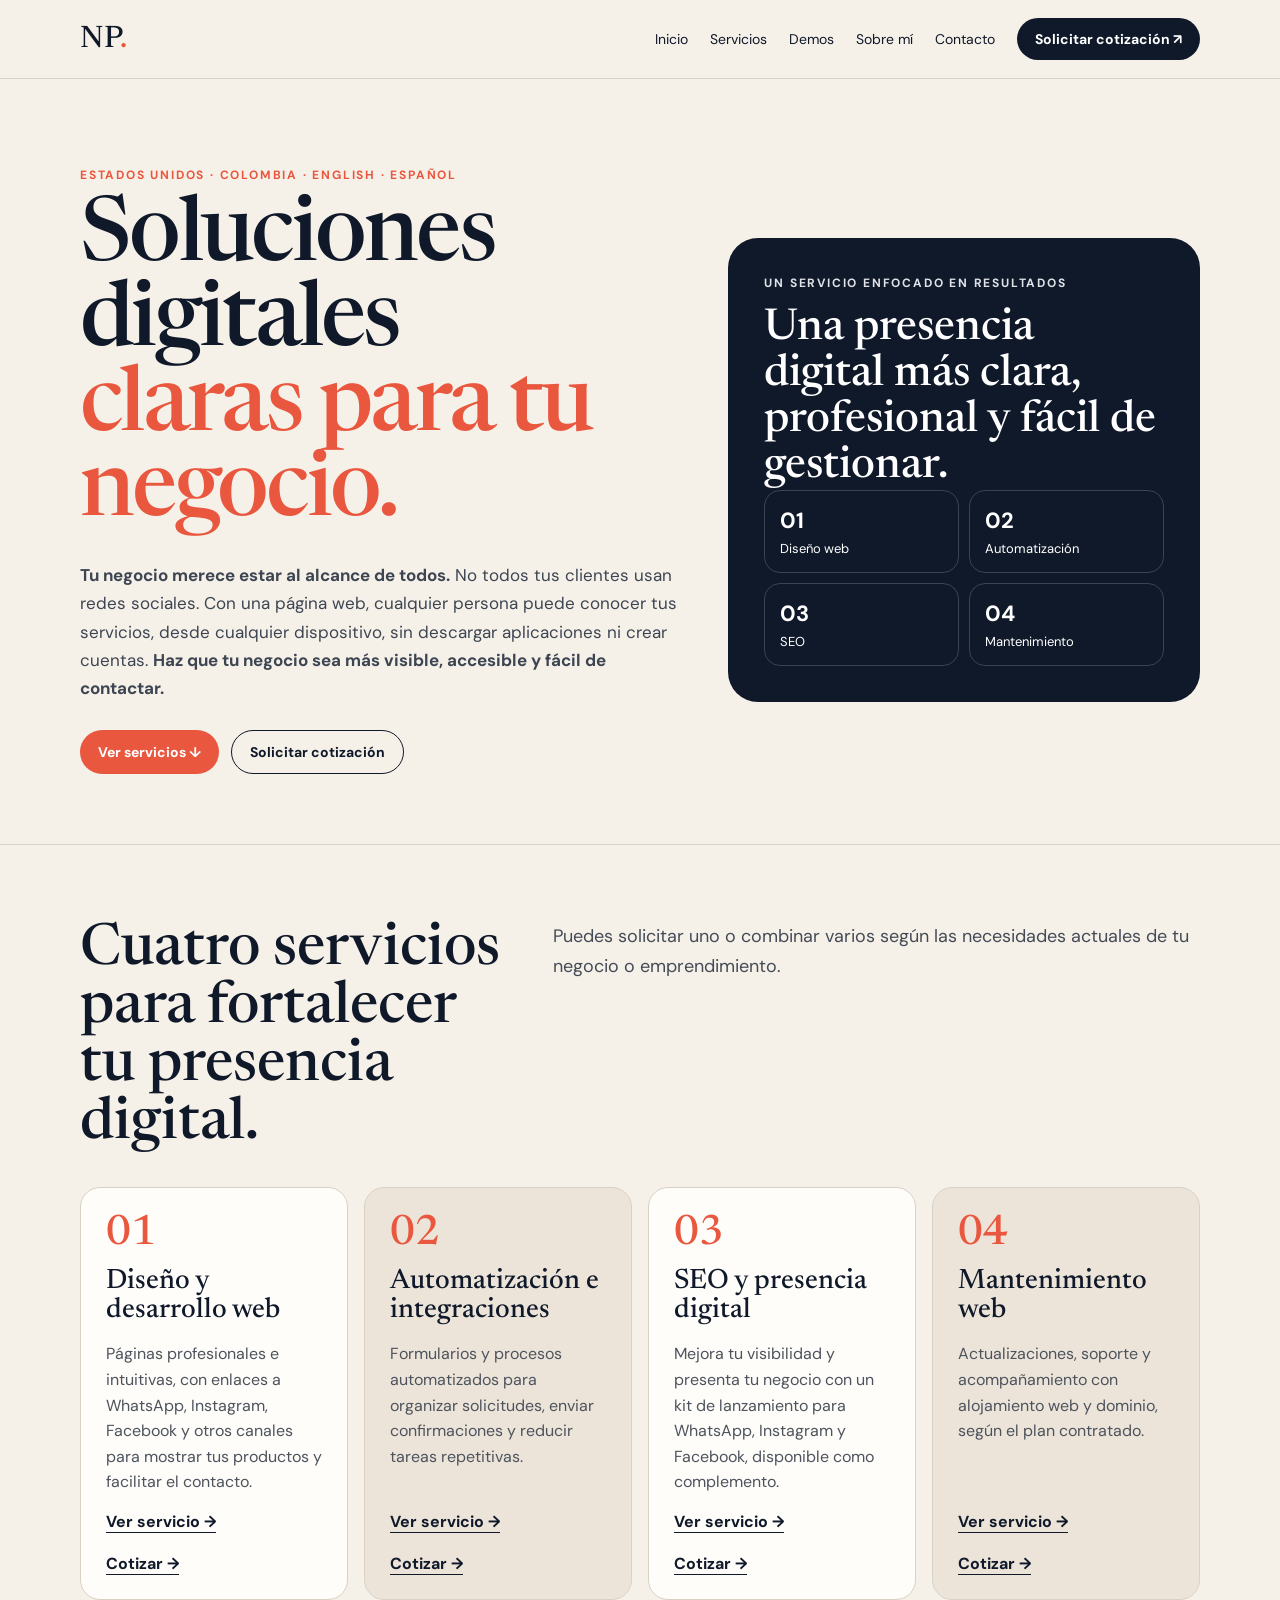
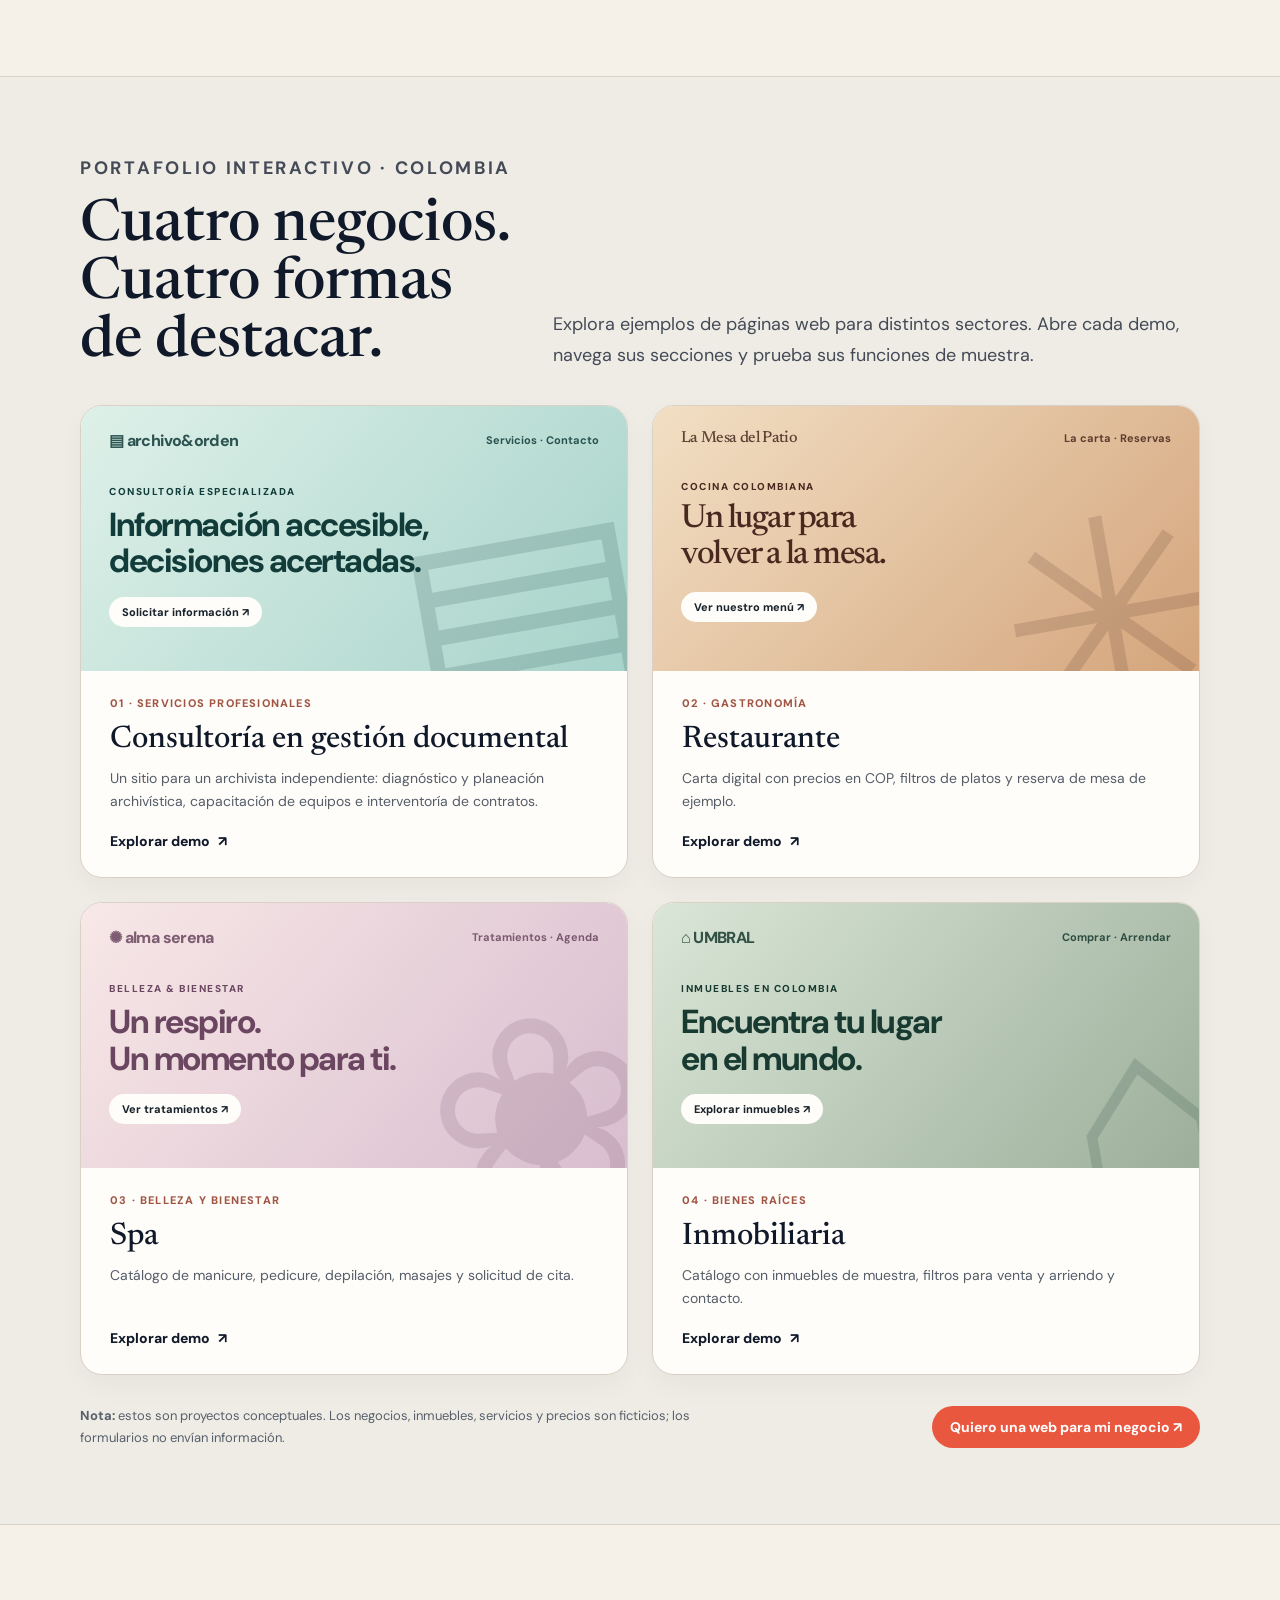
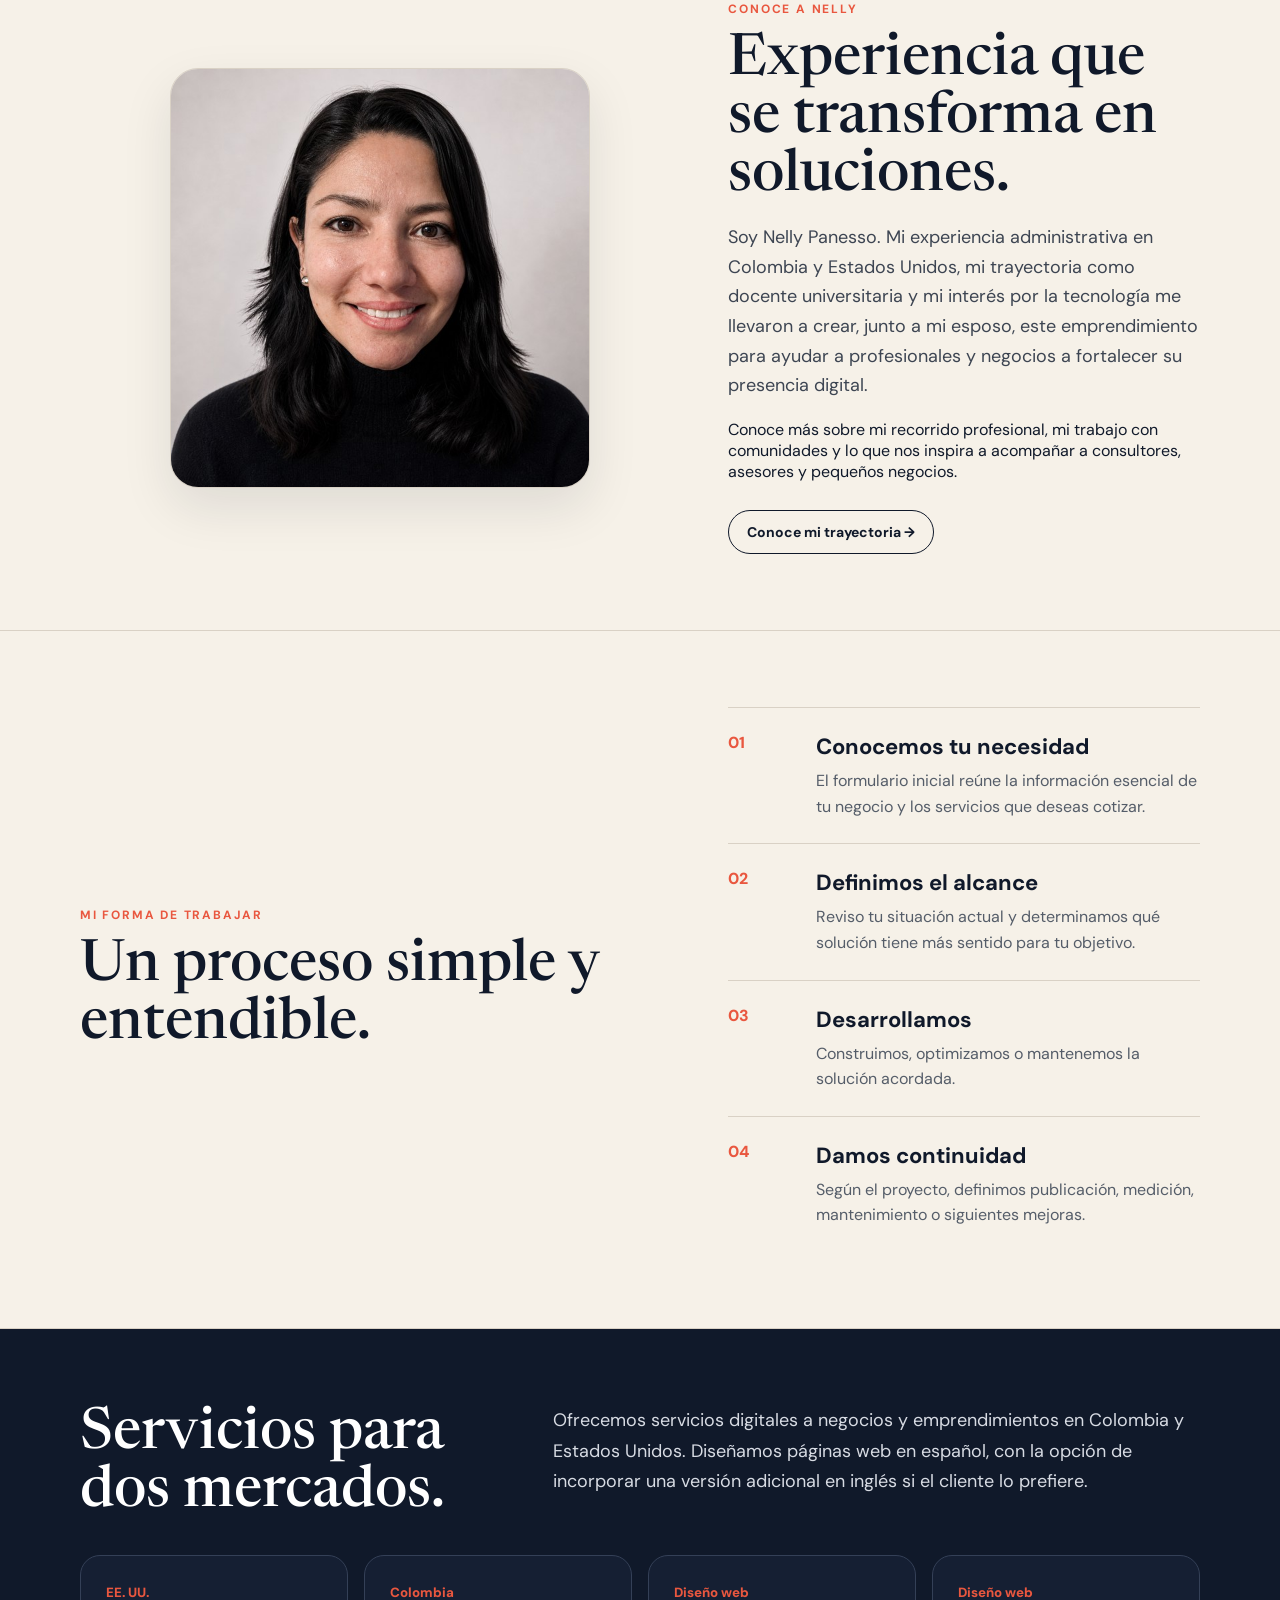
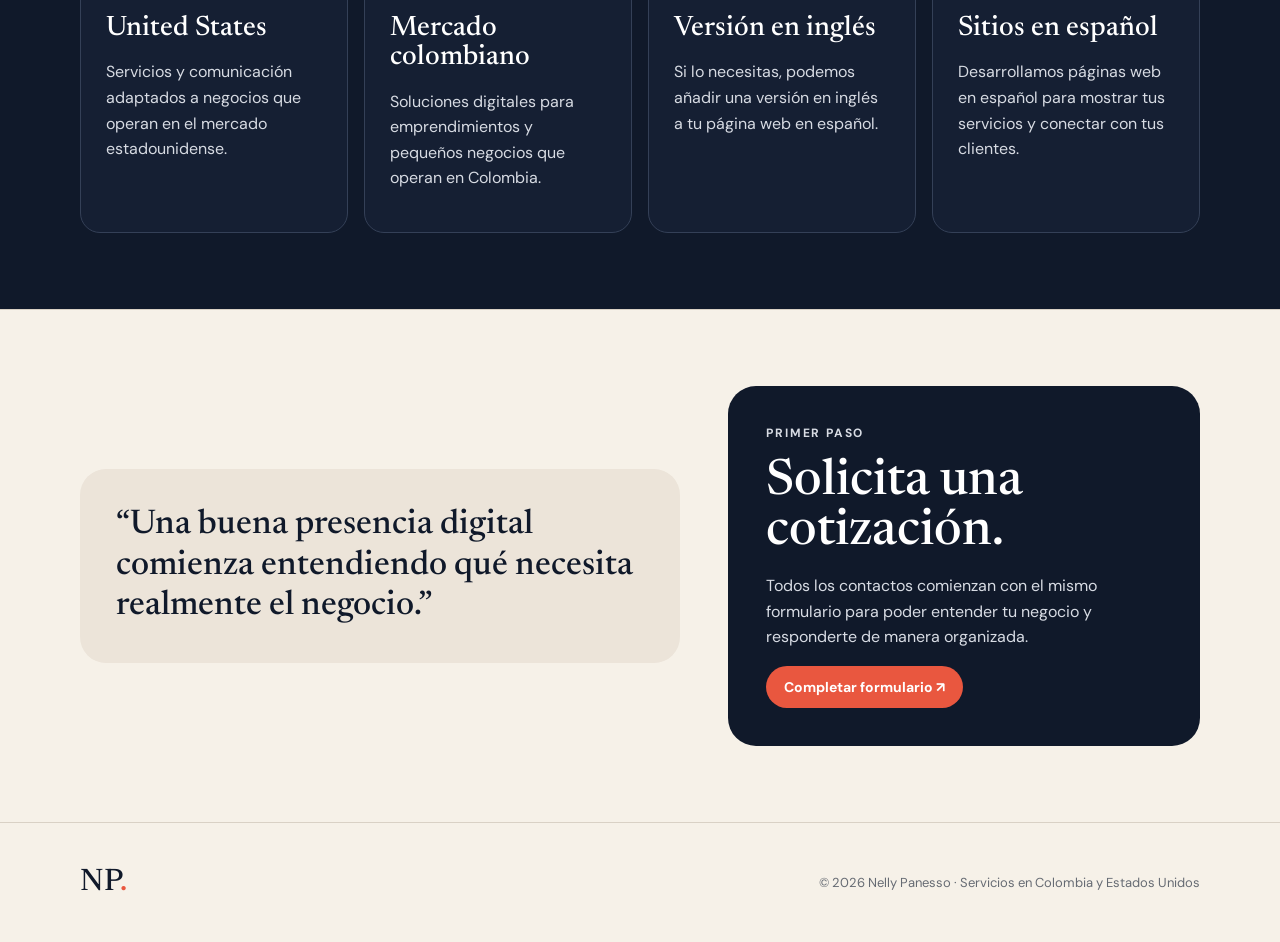
==== commit 84922847: "Reorganize homepage and feature About section with portrait" ====
--- a/index.html
+++ b/index.html
@@ -1,8 +1,6 @@
 <!doctype html><html lang="es"><head><meta charset="utf-8"><meta name="viewport" content="width=device-width,initial-scale=1"><title>Diseño de páginas web para pequeños negocios | Nelly Panesso</title><meta name="description" content="Diseño de páginas web, automatizaciones y presencia digital para negocios en Colombia y Estados Unidos. Conoce los servicios y explora demos interactivos."><meta name="robots" content="index,follow"><link rel="canonical" href="https://nellypanessoa.github.io/np-preview/"><meta property="og:type" content="website"><meta property="og:title" content="Diseño de páginas web para pequeños negocios | Nelly Panesso"><meta property="og:description" content="Diseño de páginas web, automatizaciones y presencia digital para negocios en Colombia y Estados Unidos. Conoce los servicios y explora demos interactivos."><meta property="og:url" content="https://nellypanessoa.github.io/np-preview/"><meta property="og:site_name" content="Nelly Panesso"><meta name="twitter:card" content="summary"><meta name="twitter:title" content="Diseño de páginas web para pequeños negocios | Nelly Panesso"><meta name="twitter:description" content="Diseño de páginas web, automatizaciones y presencia digital para negocios en Colombia y Estados Unidos. Conoce los servicios y explora demos interactivos."><link rel="icon" href="favicon.svg" type="image/svg+xml"><script type="application/ld+json">{"@context":"https://schema.org","@graph":[{"@type":"WebSite","@id":"https://nellypanessoa.github.io/np-preview/#website","url":"https://nellypanessoa.github.io/np-preview/","name":"Nelly Panesso — Servicios digitales","inLanguage":"es"},{"@type":"ProfessionalService","@id":"https://nellypanessoa.github.io/np-preview/#business","name":"Nelly Panesso — Servicios digitales","url":"https://nellypanessoa.github.io/np-preview/","email":"nellypanessoa@gmail.com","areaServed":[{"@type":"Country","name":"United States"},{"@type":"Country","name":"Colombia"}],"availableLanguage":["English","Spanish"],"serviceType":["Diseño y desarrollo web","Automatización e integraciones","SEO y presencia digital","Mantenimiento web"],"founder":{"@id":"https://nellypanessoa.github.io/np-preview/about.html#person"}},{"@type":"Person","@id":"https://nellypanessoa.github.io/np-preview/about.html#person","name":"Nelly Panesso","url":"https://nellypanessoa.github.io/np-preview/about.html","sameAs":["https://www.linkedin.com/in/nelly-panesso","https://www.researchgate.net/profile/Nelly-Panesso"]}]}</script><link rel="preconnect" href="https://fonts.googleapis.com"><link rel="preconnect" href="https://fonts.gstatic.com" crossorigin><link href="https://fonts.googleapis.com/css2?family=DM+Sans:wght@400;500;600;700&family=Newsreader:opsz,wght@6..72,400;6..72,500&display=swap" rel="stylesheet"><link rel="stylesheet" href="assets/styles.css"></head><body><header class="top"><div class="wrap"><a class="brand" href="index.html">NP<span>.</span></a><button class="menu" aria-expanded="false" aria-label="Abrir menú">Menú</button><nav><a href="index.html">Inicio</a><a href="index.html#servicios">Servicios</a><a href="index.html#demos-colombia">Demos</a><a href="about.html">Sobre mí</a><a href="contact.html#cotizacion">Contacto</a><a class="nav-cta" href="contact.html#cotizacion">Solicitar cotización ↗</a></nav></div></header>
-<main>
-<section class="hero"><div class="wrap hero-grid"><div><p class="eyebrow">Estados Unidos · Colombia · English · Español</p><h1>Soluciones digitales<br><span class="accent">claras para tu negocio.</span></h1><p class="lede" style="font-size:17px"><strong>Tu negocio merece estar al alcance de todos.</strong> No todos tus clientes usan redes sociales. Con una página web, cualquier persona puede conocer tus servicios, desde cualquier dispositivo, sin descargar aplicaciones ni crear cuentas. <strong>Haz que tu negocio sea más visible, accesible y fácil de contactar.</strong></p><div class="actions"><a class="button" href="#servicios">Ver servicios ↓</a><a class="button alt" href="contact.html#cotizacion">Solicitar cotización</a></div></div><aside class="hero-panel"><div><p class="eyebrow">Un servicio enfocado en resultados</p><div class="big">Una presencia digital más clara, profesional y fácil de gestionar.</div></div><div class="mini-grid"><div class="mini"><strong>01</strong>Diseño web</div><div class="mini"><strong>02</strong>Automatización</div><div class="mini"><strong>03</strong>SEO</div><div class="mini"><strong>04</strong>Mantenimiento</div></div></aside></div></section>
+<main><section class="hero"><div class="wrap hero-grid"><div><p class="eyebrow">Estados Unidos · Colombia · English · Español</p><h1>Soluciones digitales<br><span class="accent">claras para tu negocio.</span></h1><p class="lede" style="font-size:17px"><strong>Tu negocio merece estar al alcance de todos.</strong> No todos tus clientes usan redes sociales. Con una página web, cualquier persona puede conocer tus servicios, desde cualquier dispositivo, sin descargar aplicaciones ni crear cuentas. <strong>Haz que tu negocio sea más visible, accesible y fácil de contactar.</strong></p><div class="actions"><a class="button" href="#servicios">Ver servicios ↓</a><a class="button alt" href="contact.html#cotizacion">Solicitar cotización</a></div></div><aside class="hero-panel"><div><p class="eyebrow">Un servicio enfocado en resultados</p><div class="big">Una presencia digital más clara, profesional y fácil de gestionar.</div></div><div class="mini-grid"><div class="mini"><strong>01</strong>Diseño web</div><div class="mini"><strong>02</strong>Automatización</div><div class="mini"><strong>03</strong>SEO</div><div class="mini"><strong>04</strong>Mantenimiento</div></div></aside></div></section>
 <section id="servicios"><div class="wrap"><div class="section-head"><h2>Cuatro servicios para fortalecer tu presencia digital.</h2><p>Puedes solicitar uno o combinar varios según las necesidades actuales de tu negocio o emprendimiento.</p></div><div class="cards"><article class="card service-card"><div><span class="num">01</span><h3>Diseño y desarrollo web</h3><p>Páginas profesionales e intuitivas, con enlaces a WhatsApp, Instagram, Facebook y otros canales para mostrar tus productos y facilitar el contacto.</p></div><div><a href="web-design.html">Ver servicio →</a><br><br><a href="contact.html?service=web#cotizacion">Cotizar →</a></div></article><article class="card service-card"><div><span class="num">02</span><h3>Automatización e integraciones</h3><p>Formularios y procesos automatizados para organizar solicitudes, enviar confirmaciones y reducir tareas repetitivas.</p></div><div><a href="automation.html">Ver servicio →</a><br><br><a href="contact.html?service=automation#cotizacion">Cotizar →</a></div></article><article class="card service-card"><div><span class="num">03</span><h3>SEO y presencia digital</h3><p>Mejora tu visibilidad y presenta tu negocio con un kit de lanzamiento para WhatsApp, Instagram y Facebook, disponible como complemento.</p></div><div><a href="seo.html">Ver servicio →</a><br><br><a href="contact.html?service=seo#cotizacion">Cotizar →</a></div></article><article class="card service-card"><div><span class="num">04</span><h3>Mantenimiento web</h3><p>Actualizaciones, soporte y acompañamiento con alojamiento web y dominio, según el plan contratado.</p></div><div><a href="maintenance.html">Ver servicio →</a><br><br><a href="contact.html?service=maintenance#cotizacion">Cotizar →</a></div></article></div></div></section>
-
 <section id="demos-colombia" class="demo-showcase">
   <div class="wrap">
     <div class="section-head"><div><p class="eyebrow">Portafolio interactivo · Colombia</p><h2>Cuatro negocios. Cuatro formas de destacar.</h2></div><p>Explora ejemplos de páginas web para distintos sectores. Abre cada demo, navega sus secciones y prueba sus funciones de muestra.</p></div>
@@ -35,7 +33,8 @@
     <div class="demo-showcase-foot"><p><strong>Nota:</strong> estos son proyectos conceptuales. Los negocios, inmuebles, servicios y precios son ficticios; los formularios no envían información.</p><a class="button" href="contact.html?service=web#cotizacion">Quiero una web para mi negocio ↗</a></div>
   </div>
 </section>
+<section id="sobre-mi" aria-labelledby="sobre-mi-titulo"><div class="wrap split"><div><figure class="about-photo-wrap" style="margin:0"><img class="about-photo" src="assets/nelly-panesso.jpg" alt="Nelly Panesso, profesional en gestión documental y soluciones digitales" width="627" height="627" loading="lazy"></figure></div><div><p class="eyebrow">Conoce a Nelly</p><h2 id="sobre-mi-titulo">Experiencia que se transforma en soluciones.</h2><p class="lede" style="font-size:18px">Soy Nelly Panesso. Mi experiencia administrativa en Colombia y Estados Unidos, mi trayectoria como docente universitaria y mi interés por la tecnología me llevaron a crear, junto a mi esposo, este emprendimiento para ayudar a profesionales y negocios a fortalecer su presencia digital.</p><p>Conoce más sobre mi recorrido profesional, mi trabajo con comunidades y lo que nos inspira a acompañar a consultores, asesores y pequeños negocios.</p><div class="actions"><a class="button alt" href="about.html">Conoce mi trayectoria →</a></div></div></div></section>
+
+<section><div class="wrap split"><div><p class="eyebrow">Mi forma de trabajar</p><h2>Un proceso simple y entendible.</h2></div><div class="steps"><div class="step"><div><h3>Conocemos tu necesidad</h3><p>El formulario inicial reúne la información esencial de tu negocio y los servicios que deseas cotizar.</p></div></div><div class="step"><div><h3>Definimos el alcance</h3><p>Reviso tu situación actual y determinamos qué solución tiene más sentido para tu objetivo.</p></div></div><div class="step"><div><h3>Desarrollamos</h3><p>Construimos, optimizamos o mantenemos la solución acordada.</p></div></div><div class="step"><div><h3>Damos continuidad</h3><p>Según el proyecto, definimos publicación, medición, mantenimiento o siguientes mejoras.</p></div></div></div></div></section>
 <section class="dark"><div class="wrap"><div class="section-head"><h2>Servicios para dos mercados.</h2><p>Ofrecemos servicios digitales a negocios y emprendimientos en Colombia y Estados Unidos. Diseñamos páginas web en español, con la opción de incorporar una versión adicional en inglés si el cliente lo prefiere.</p></div><div class="cards"><article class="card"><small>EE. UU.</small><h3>United States</h3><p>Servicios y comunicación adaptados a negocios que operan en el mercado estadounidense.</p></article><article class="card"><small>Colombia</small><h3>Mercado colombiano</h3><p>Soluciones digitales para emprendimientos y pequeños negocios que operan en Colombia.</p></article><article class="card"><small>Diseño web</small><h3>Versión en inglés</h3><p>Si lo necesitas, podemos añadir una versión en inglés a tu página web en español.</p></article><article class="card"><small>Diseño web</small><h3>Sitios en español</h3><p>Desarrollamos páginas web en español para mostrar tus servicios y conectar con tus clientes.</p></article></div></div></section>
-<section><div class="wrap split"><div><p class="eyebrow">Mi forma de trabajar</p><h2>Un proceso simple y entendible.</h2></div><div class="steps"><div class="step"><div><h3>Conocemos tu necesidad</h3><p>El formulario inicial reúne la información esencial de tu negocio y los servicios que deseas cotizar.</p></div></div><div class="step"><div><h3>Definimos el alcance</h3><p>Reviso tu situación actual y determinamos qué solución tiene más sentido para tu objetivo.</p></div></div><div class="step"><div><h3>Desarrollamos</h3><p>Construimos, optimizamos o mantenemos la solución acordada.</p></div></div><div class="step"><div><h3>Damos continuidad</h3><p>Según el proyecto, definimos publicación, medición, mantenimiento o siguientes mejoras.</p></div></div></div></div></section>
-<section><div class="wrap split"><div class="quote">“Una buena presencia digital comienza entendiendo qué necesita realmente el negocio.”</div><div class="contact-box"><p class="eyebrow">Primer paso</p><h2>Solicita una cotización.</h2><p>Todos los contactos comienzan con el mismo formulario para poder entender tu negocio y responderte de manera organizada.</p><a class="button" href="contact.html#cotizacion">Completar formulario ↗</a></div></div></section>
-</main><footer class="footer"><div class="wrap"><a class="brand" href="index.html">NP<span>.</span></a><p>© <span id="year"></span> Nelly Panesso · Servicios en Colombia y Estados Unidos</p></div></footer><script src="assets/site.js?v=4"></script></body></html>+<section><div class="wrap split"><div class="quote">“Una buena presencia digital comienza entendiendo qué necesita realmente el negocio.”</div><div class="contact-box"><p class="eyebrow">Primer paso</p><h2>Solicita una cotización.</h2><p>Todos los contactos comienzan con el mismo formulario para poder entender tu negocio y responderte de manera organizada.</p><a class="button" href="contact.html#cotizacion">Completar formulario ↗</a></div></div></section></main><footer class="footer"><div class="wrap"><a class="brand" href="index.html">NP<span>.</span></a><p>© <span id="year"></span> Nelly Panesso · Servicios en Colombia y Estados Unidos</p></div></footer><script src="assets/site.js?v=4"></script></body></html>
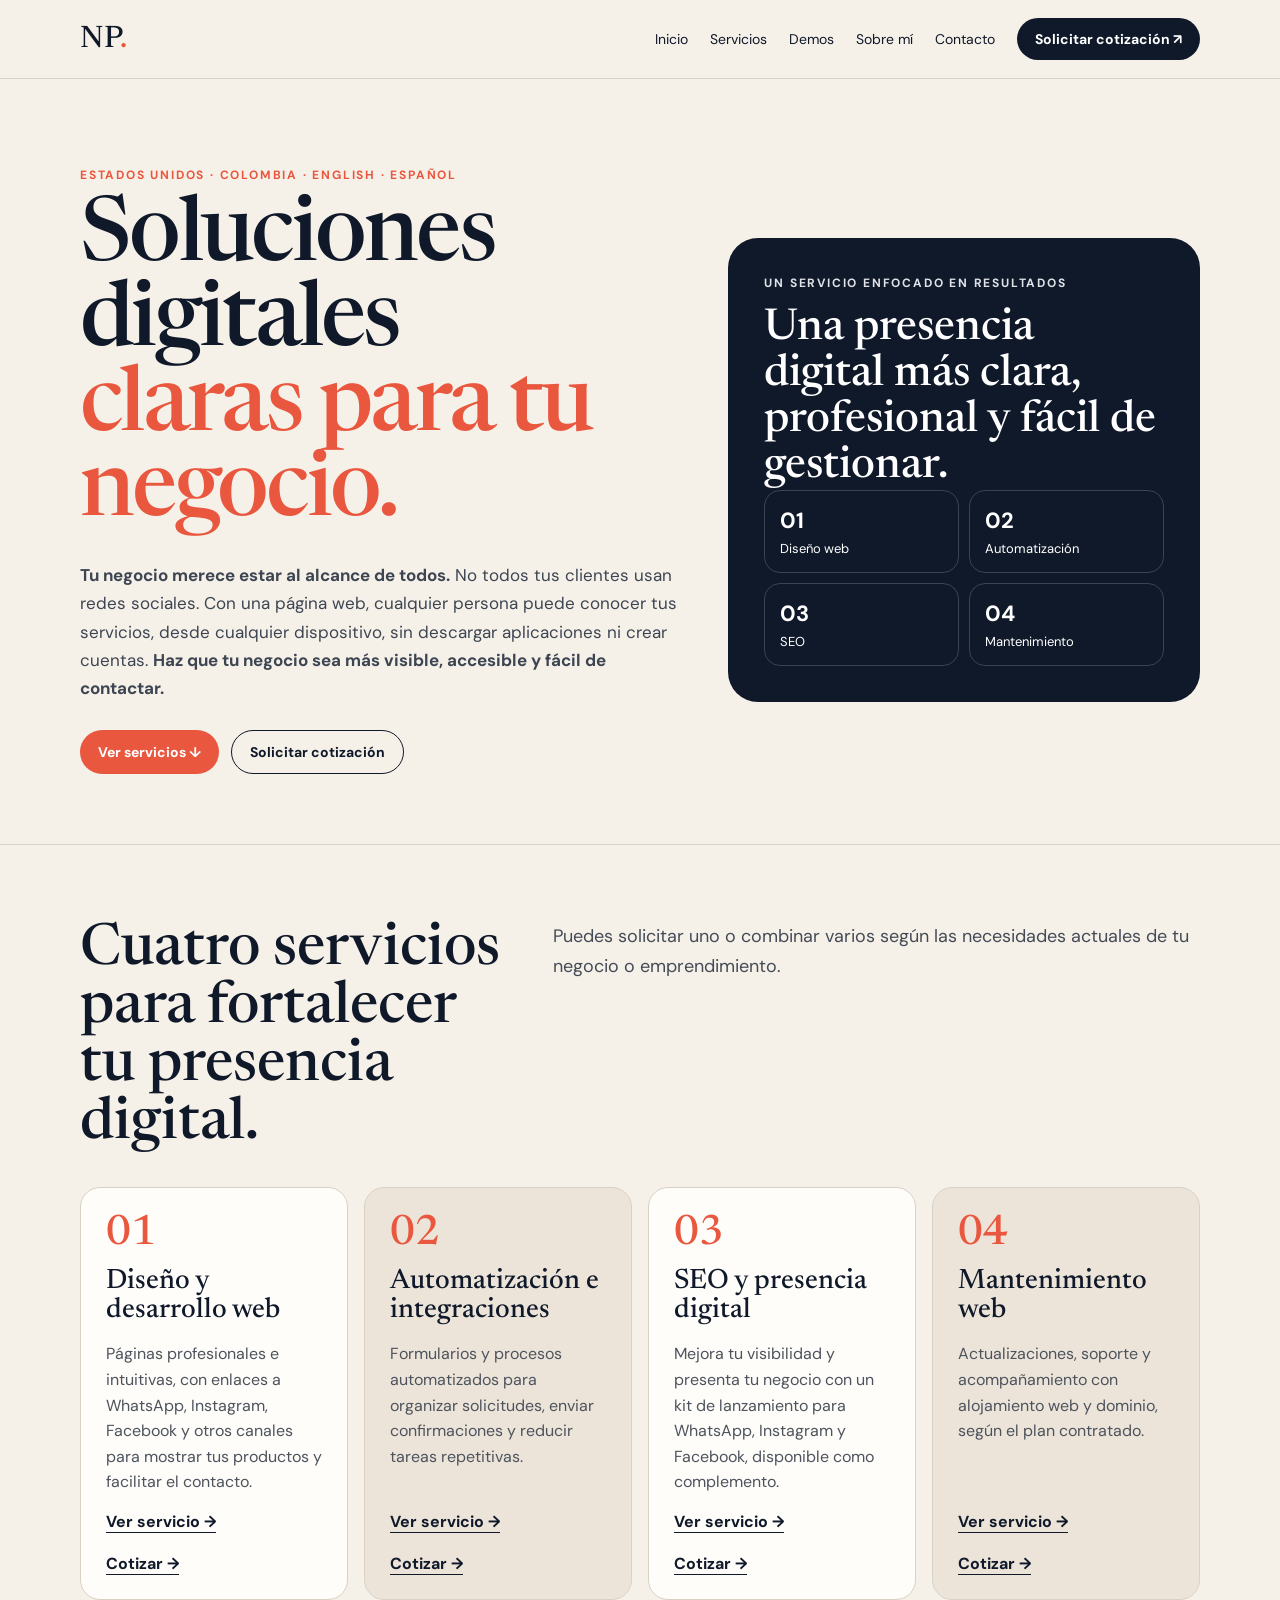
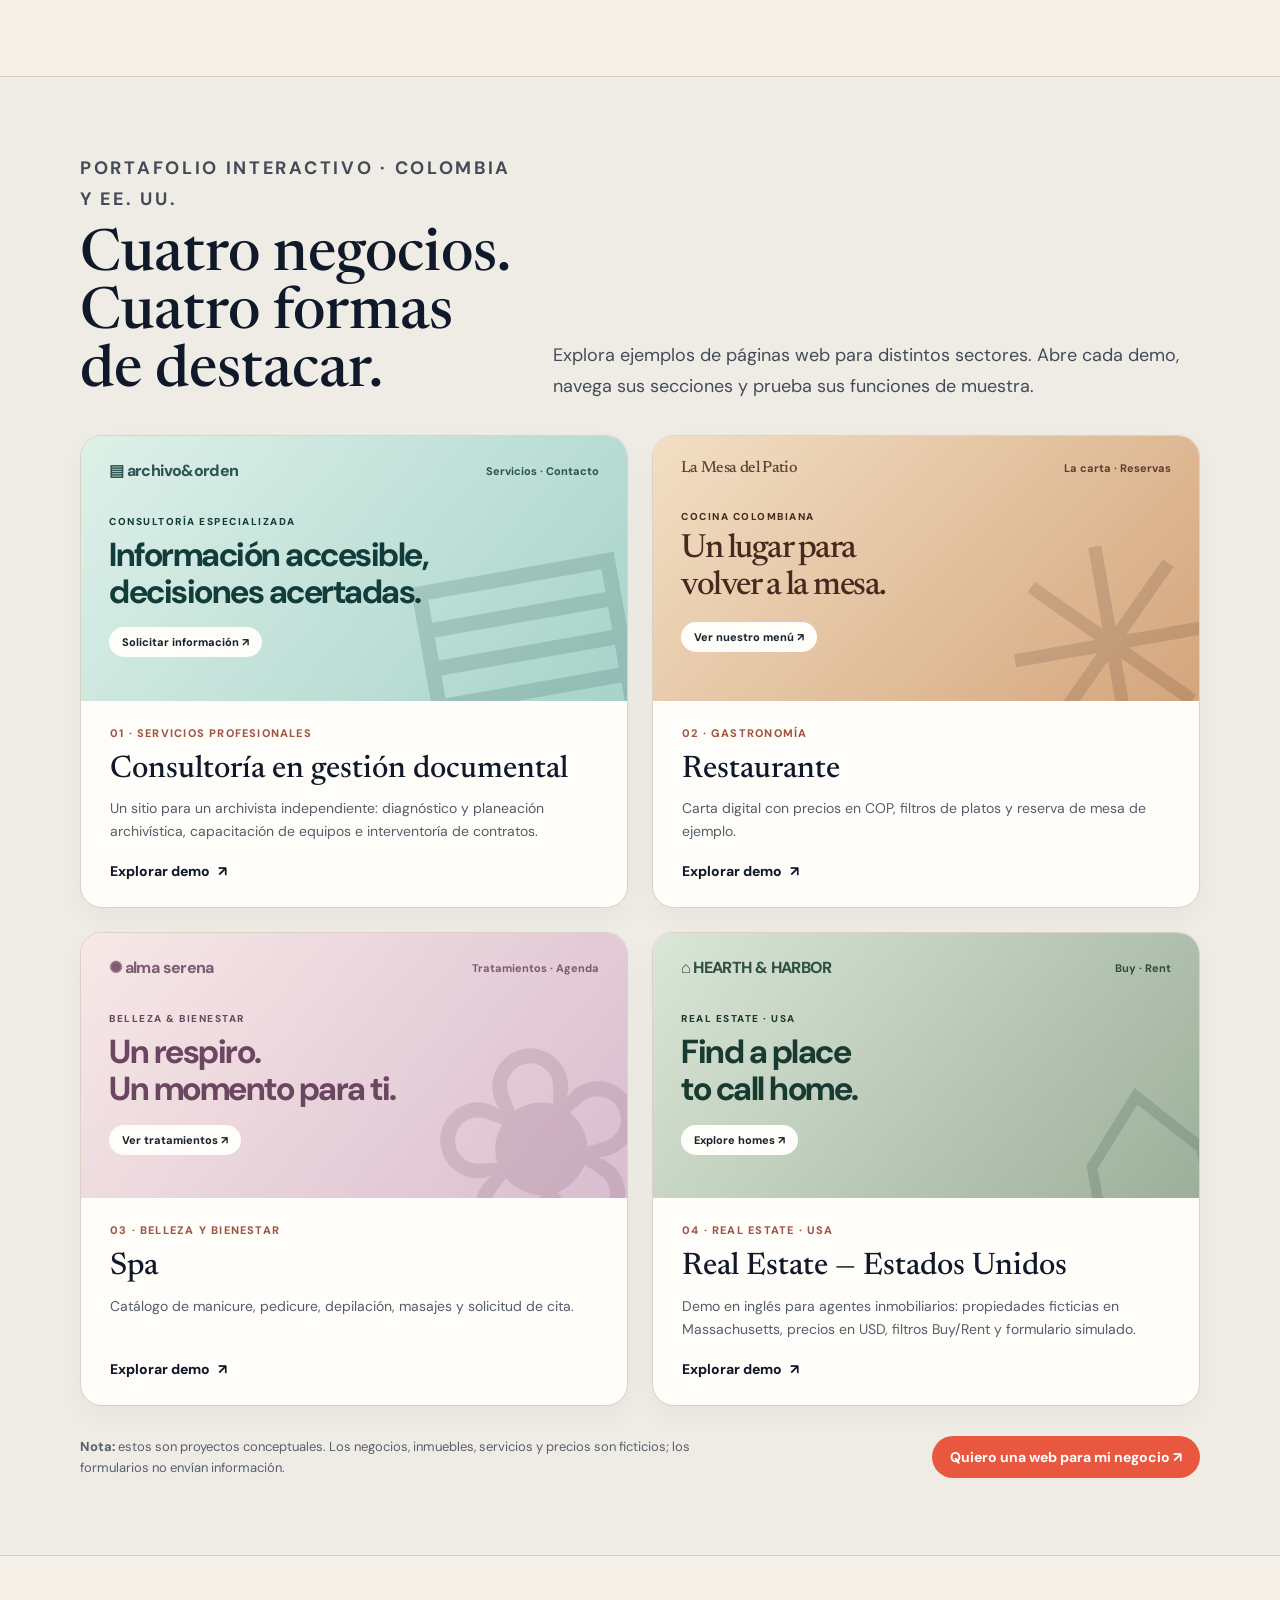
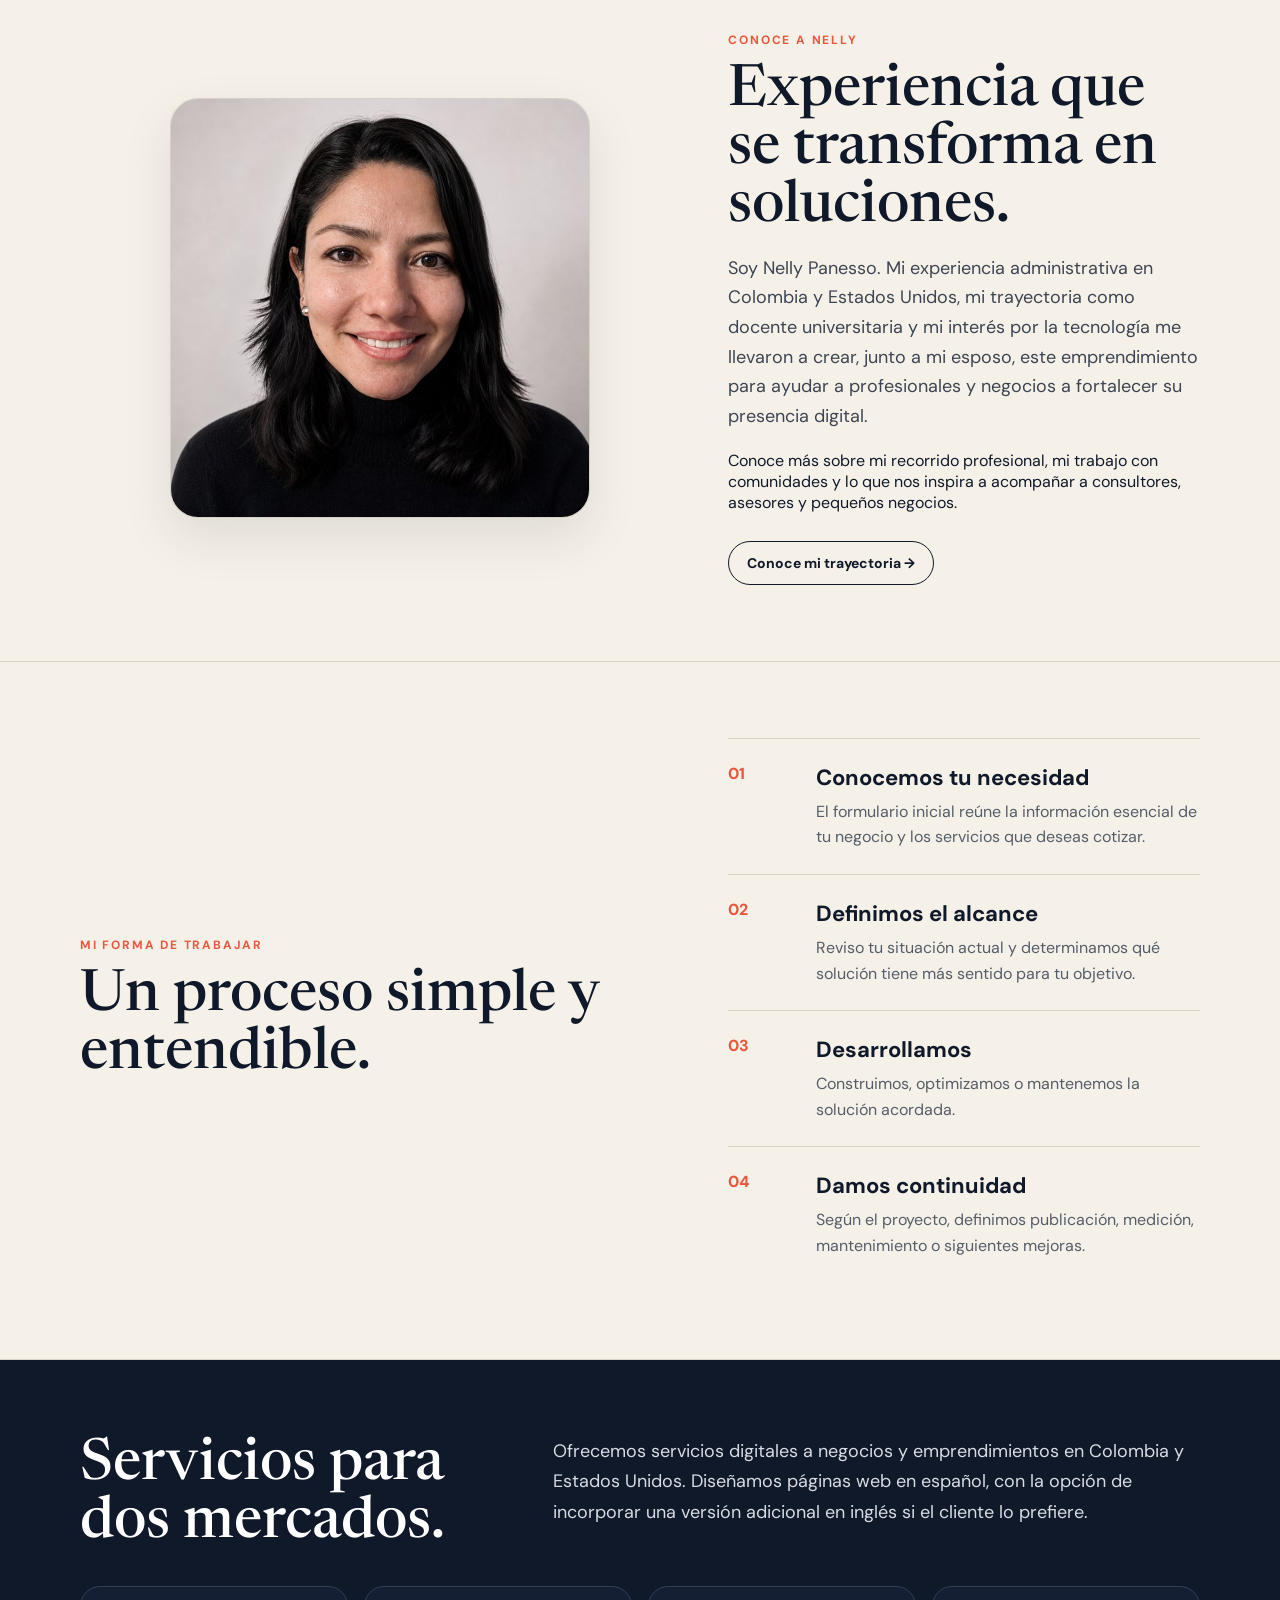
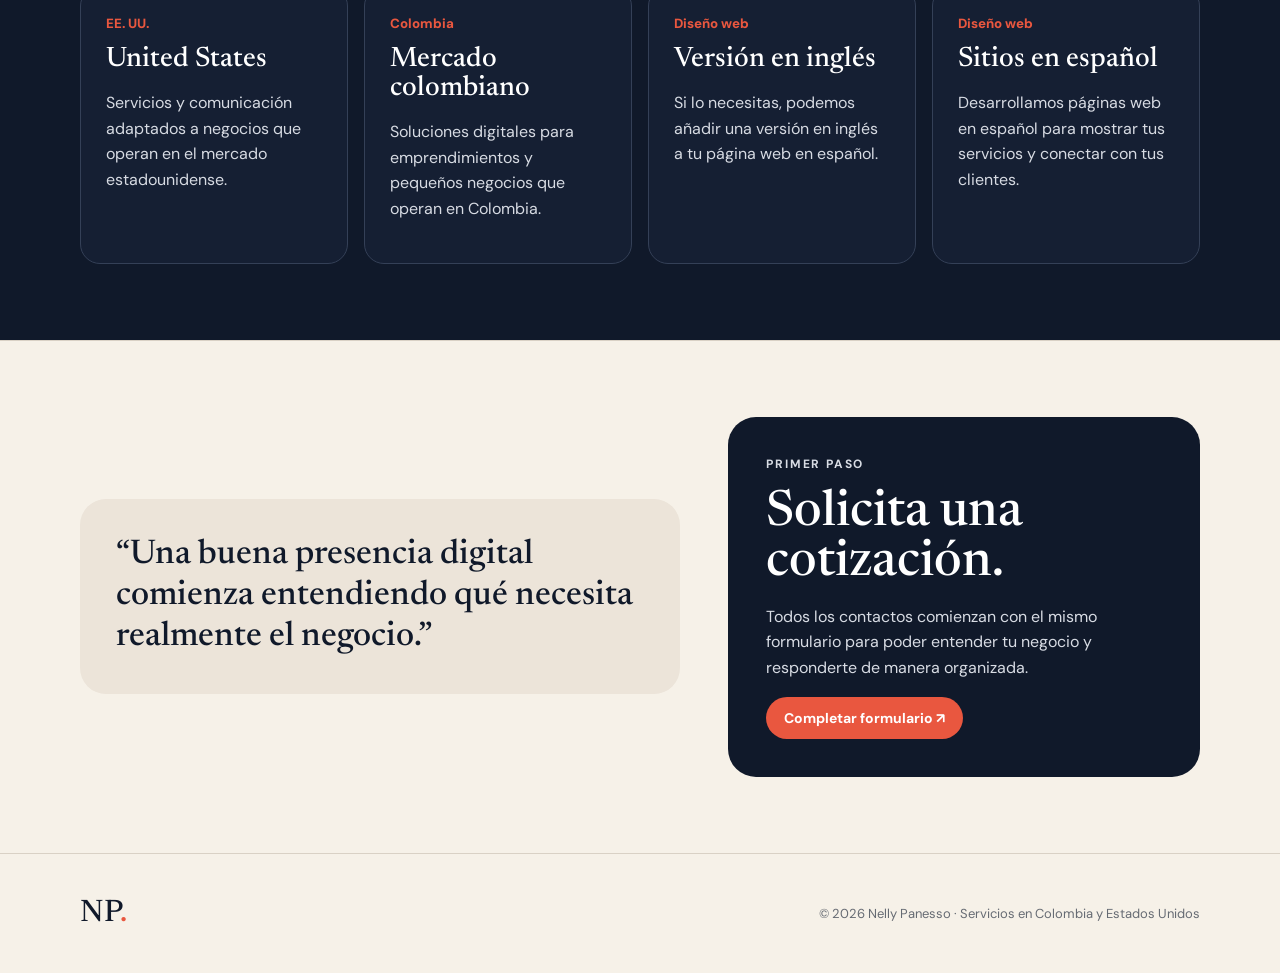
==== commit 52031d0d: "Feature U.S. real estate demo on portfolio homepage" ====
--- a/index.html
+++ b/index.html
@@ -3,7 +3,7 @@
 <section id="servicios"><div class="wrap"><div class="section-head"><h2>Cuatro servicios para fortalecer tu presencia digital.</h2><p>Puedes solicitar uno o combinar varios según las necesidades actuales de tu negocio o emprendimiento.</p></div><div class="cards"><article class="card service-card"><div><span class="num">01</span><h3>Diseño y desarrollo web</h3><p>Páginas profesionales e intuitivas, con enlaces a WhatsApp, Instagram, Facebook y otros canales para mostrar tus productos y facilitar el contacto.</p></div><div><a href="web-design.html">Ver servicio →</a><br><br><a href="contact.html?service=web#cotizacion">Cotizar →</a></div></article><article class="card service-card"><div><span class="num">02</span><h3>Automatización e integraciones</h3><p>Formularios y procesos automatizados para organizar solicitudes, enviar confirmaciones y reducir tareas repetitivas.</p></div><div><a href="automation.html">Ver servicio →</a><br><br><a href="contact.html?service=automation#cotizacion">Cotizar →</a></div></article><article class="card service-card"><div><span class="num">03</span><h3>SEO y presencia digital</h3><p>Mejora tu visibilidad y presenta tu negocio con un kit de lanzamiento para WhatsApp, Instagram y Facebook, disponible como complemento.</p></div><div><a href="seo.html">Ver servicio →</a><br><br><a href="contact.html?service=seo#cotizacion">Cotizar →</a></div></article><article class="card service-card"><div><span class="num">04</span><h3>Mantenimiento web</h3><p>Actualizaciones, soporte y acompañamiento con alojamiento web y dominio, según el plan contratado.</p></div><div><a href="maintenance.html">Ver servicio →</a><br><br><a href="contact.html?service=maintenance#cotizacion">Cotizar →</a></div></article></div></div></section>
 <section id="demos-colombia" class="demo-showcase">
   <div class="wrap">
-    <div class="section-head"><div><p class="eyebrow">Portafolio interactivo · Colombia</p><h2>Cuatro negocios. Cuatro formas de destacar.</h2></div><p>Explora ejemplos de páginas web para distintos sectores. Abre cada demo, navega sus secciones y prueba sus funciones de muestra.</p></div>
+    <div class="section-head"><div><p class="eyebrow">Portafolio interactivo · Colombia y EE. UU.</p><h2>Cuatro negocios. Cuatro formas de destacar.</h2></div><p>Explora ejemplos de páginas web para distintos sectores. Abre cada demo, navega sus secciones y prueba sus funciones de muestra.</p></div>
     <div class="demo-showcase-grid">
       <article class="demo-tile">
         <a class="demo-tile-view" href="demos/colombia/gestion-documental/" aria-label="Abrir demo de consultoría en gestión documental">
@@ -24,10 +24,10 @@
         <div class="demo-tile-copy"><span class="demo-tile-num">03 · Belleza y bienestar</span><h3>Spa</h3><p>Catálogo de manicure, pedicure, depilación, masajes y solicitud de cita.</p><a href="demos/colombia/spa/">Explorar demo <span aria-hidden="true">↗</span></a></div>
       </article>
       <article class="demo-tile">
-        <a class="demo-tile-view" href="demos/colombia/inmobiliaria/" aria-label="Abrir demo de inmobiliaria con inmuebles filtrables">
-          <div class="demo-tile-preview preview-realty"><div class="preview-top"><span class="preview-logo">⌂ UMBRAL</span><span>Comprar · Arrendar</span></div><div class="preview-body"><small>INMUEBLES EN COLOMBIA</small><strong>Encuentra tu lugar<br>en el mundo.</strong><span class="preview-pill">Explorar inmuebles ↗</span></div><span class="preview-decoration" aria-hidden="true">⌂</span></div>
+        <a class="demo-tile-view" href="demos/colombia/inmobiliaria/" aria-label="Open U.S. real estate website demo with sample homes and interactive filters">
+          <div class="demo-tile-preview preview-realty"><div class="preview-top"><span class="preview-logo">⌂ HEARTH & HARBOR</span><span>Buy · Rent</span></div><div class="preview-body"><small>REAL ESTATE · USA</small><strong>Find a place<br>to call home.</strong><span class="preview-pill">Explore homes ↗</span></div><span class="preview-decoration" aria-hidden="true">⌂</span></div>
         </a>
-        <div class="demo-tile-copy"><span class="demo-tile-num">04 · Bienes raíces</span><h3>Inmobiliaria</h3><p>Catálogo con inmuebles de muestra, filtros para venta y arriendo y contacto.</p><a href="demos/colombia/inmobiliaria/">Explorar demo <span aria-hidden="true">↗</span></a></div>
+        <div class="demo-tile-copy"><span class="demo-tile-num">04 · Real Estate · USA</span><h3>Real Estate — Estados Unidos</h3><p>Demo en inglés para agentes inmobiliarios: propiedades ficticias en Massachusetts, precios en USD, filtros Buy/Rent y formulario simulado.</p><a href="demos/colombia/inmobiliaria/">Explorar demo <span aria-hidden="true">↗</span></a></div>
       </article>
     </div>
     <div class="demo-showcase-foot"><p><strong>Nota:</strong> estos son proyectos conceptuales. Los negocios, inmuebles, servicios y precios son ficticios; los formularios no envían información.</p><a class="button" href="contact.html?service=web#cotizacion">Quiero una web para mi negocio ↗</a></div>
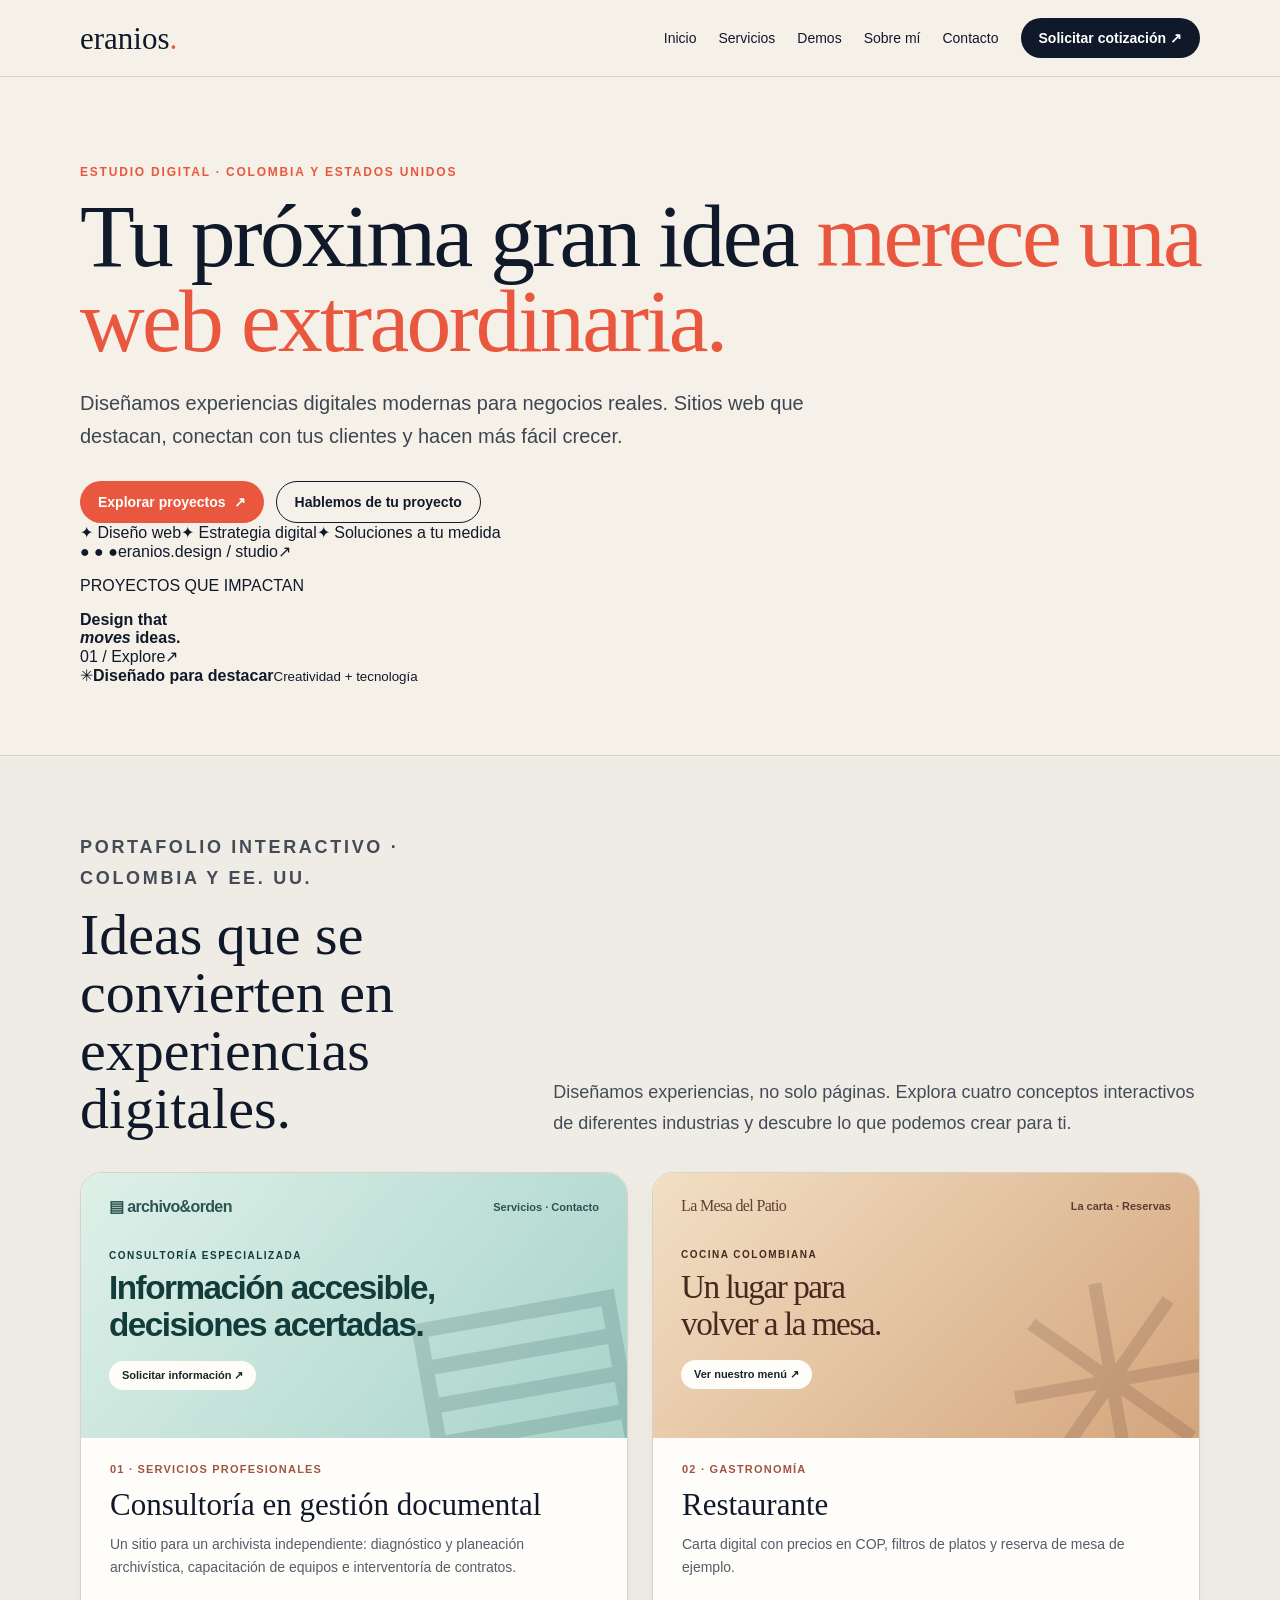
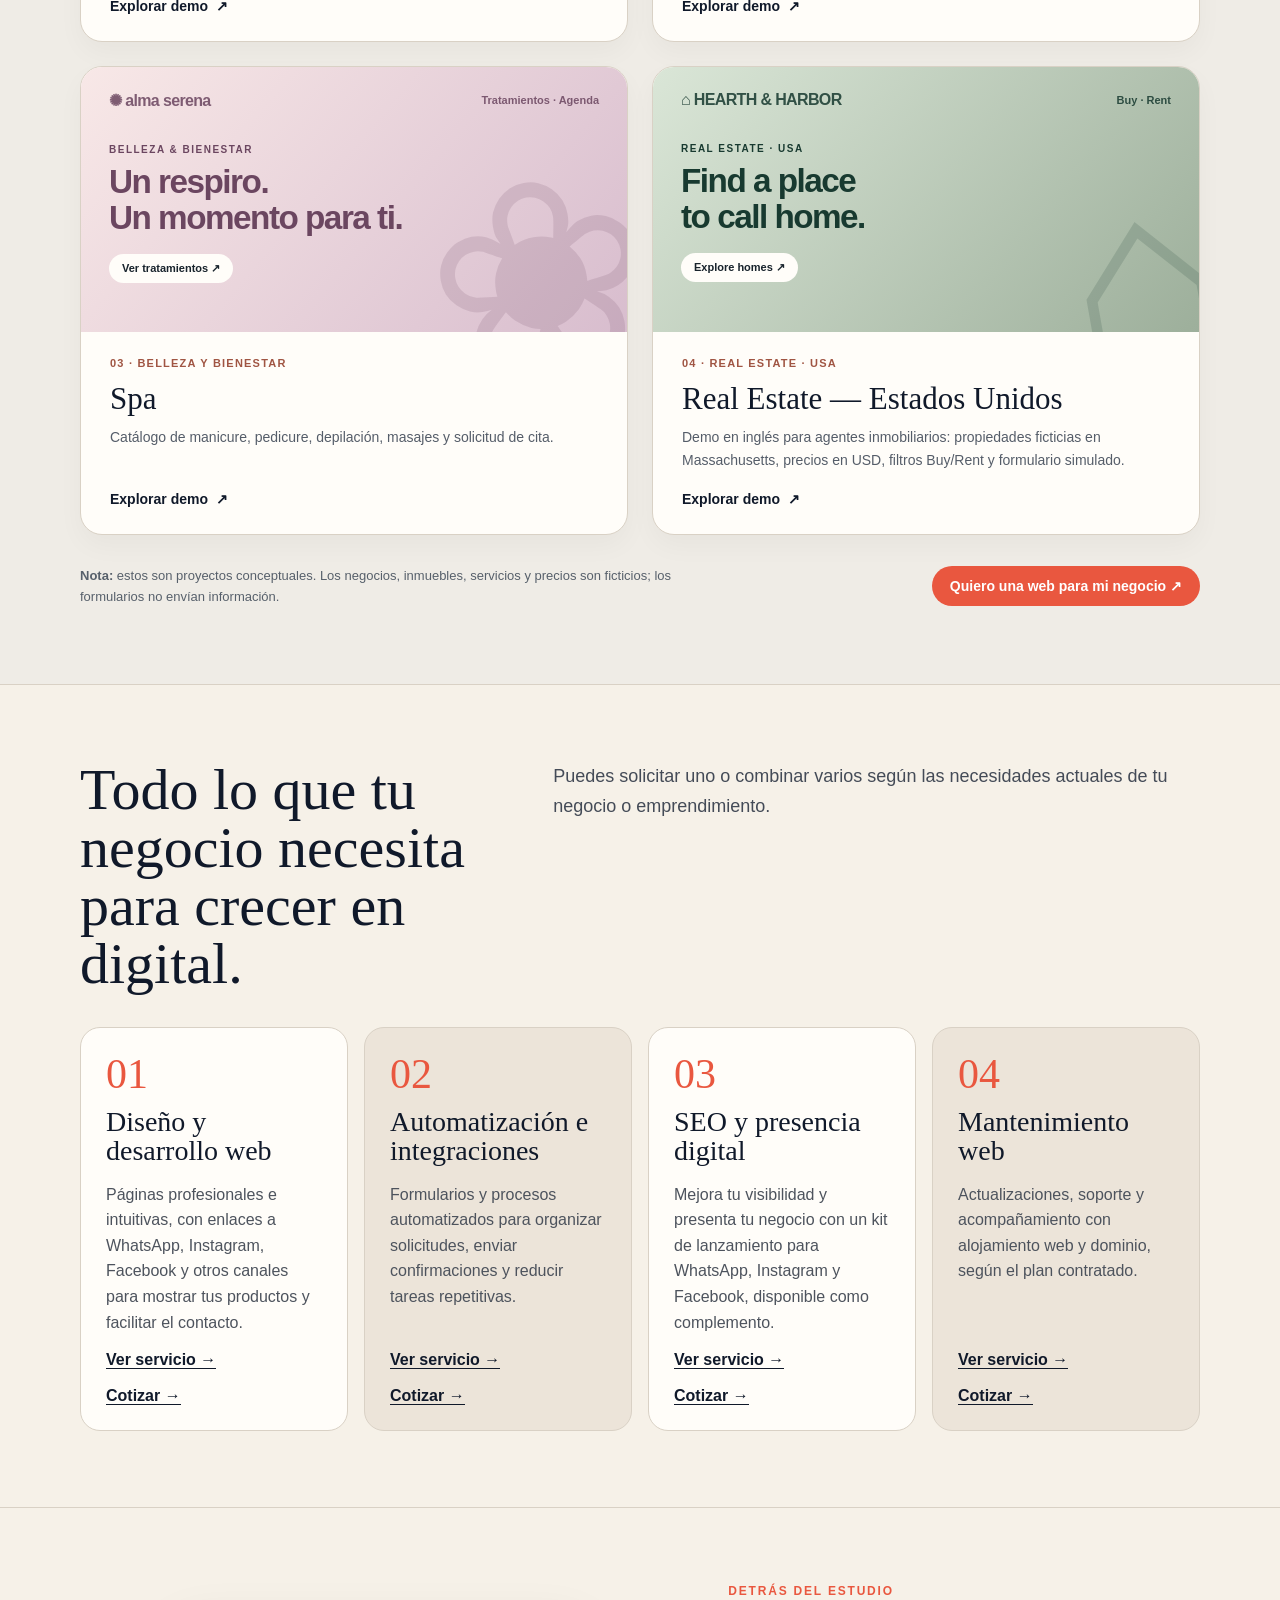
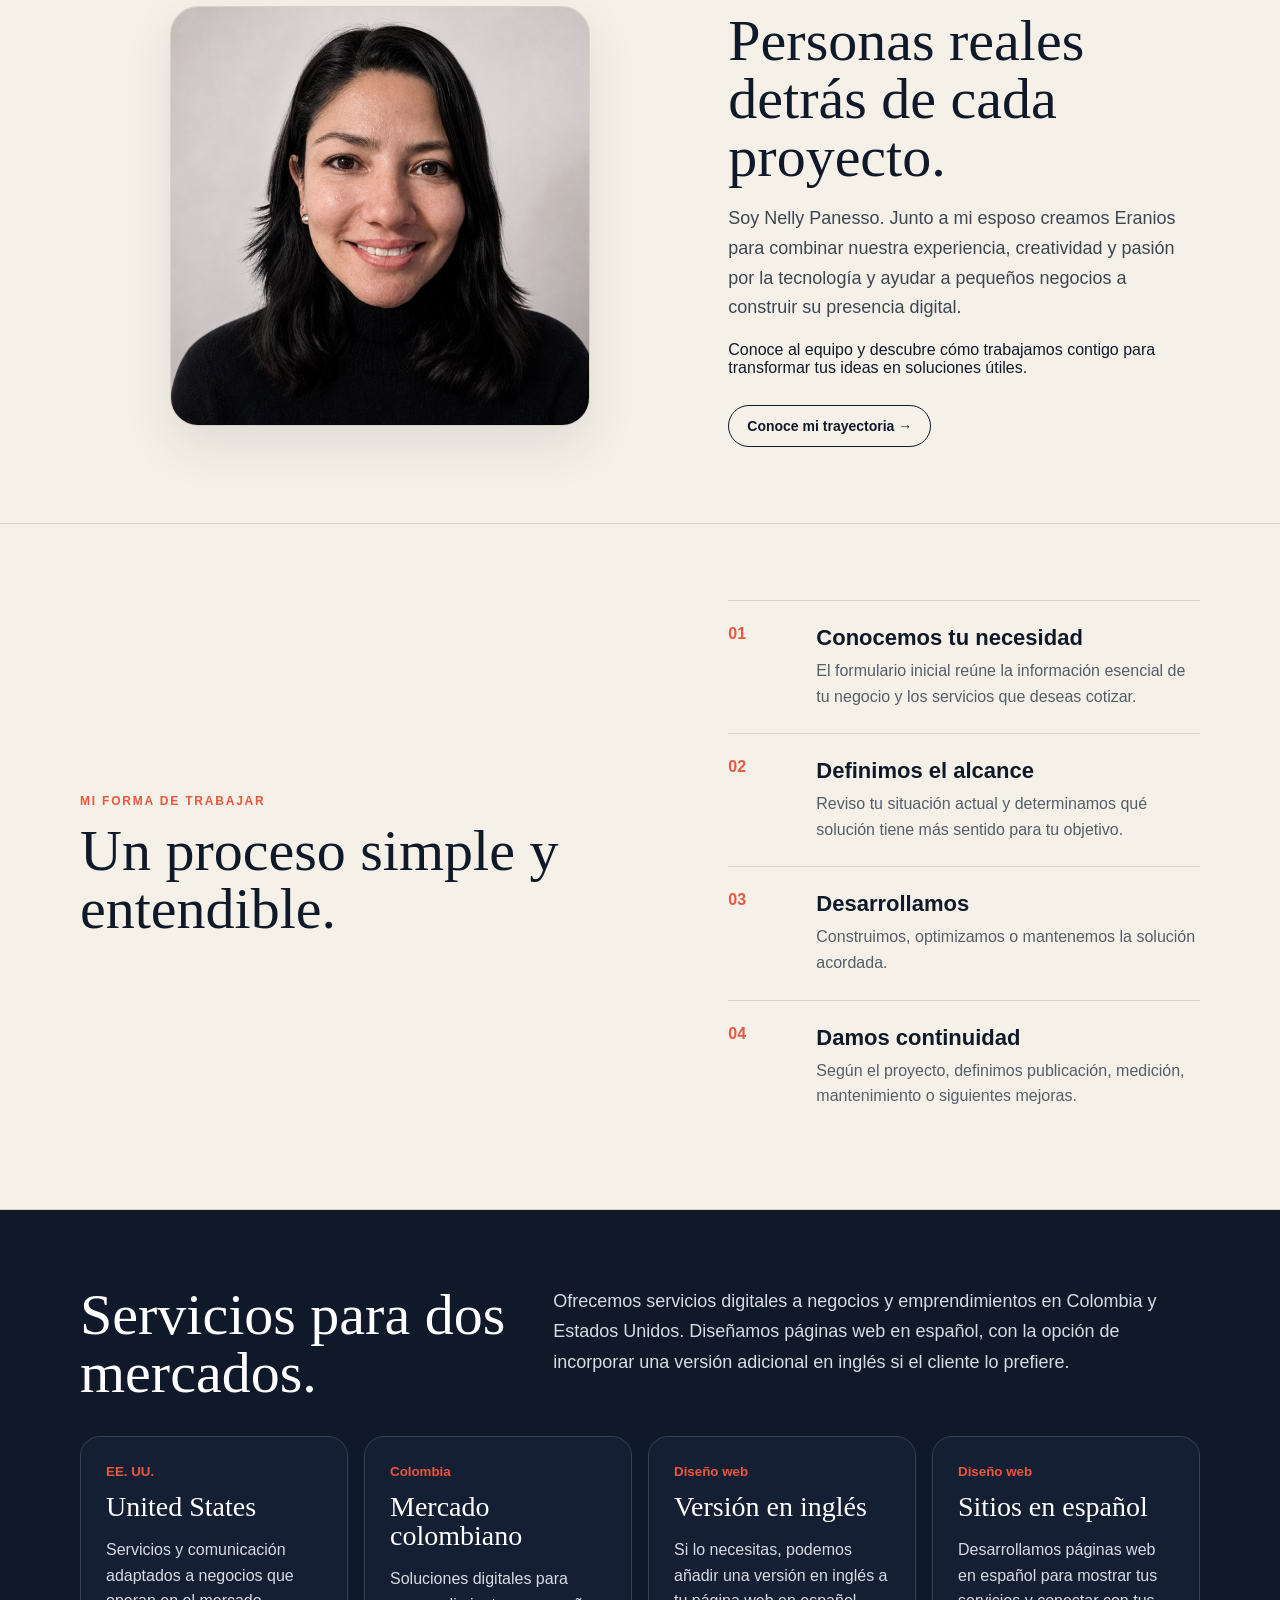
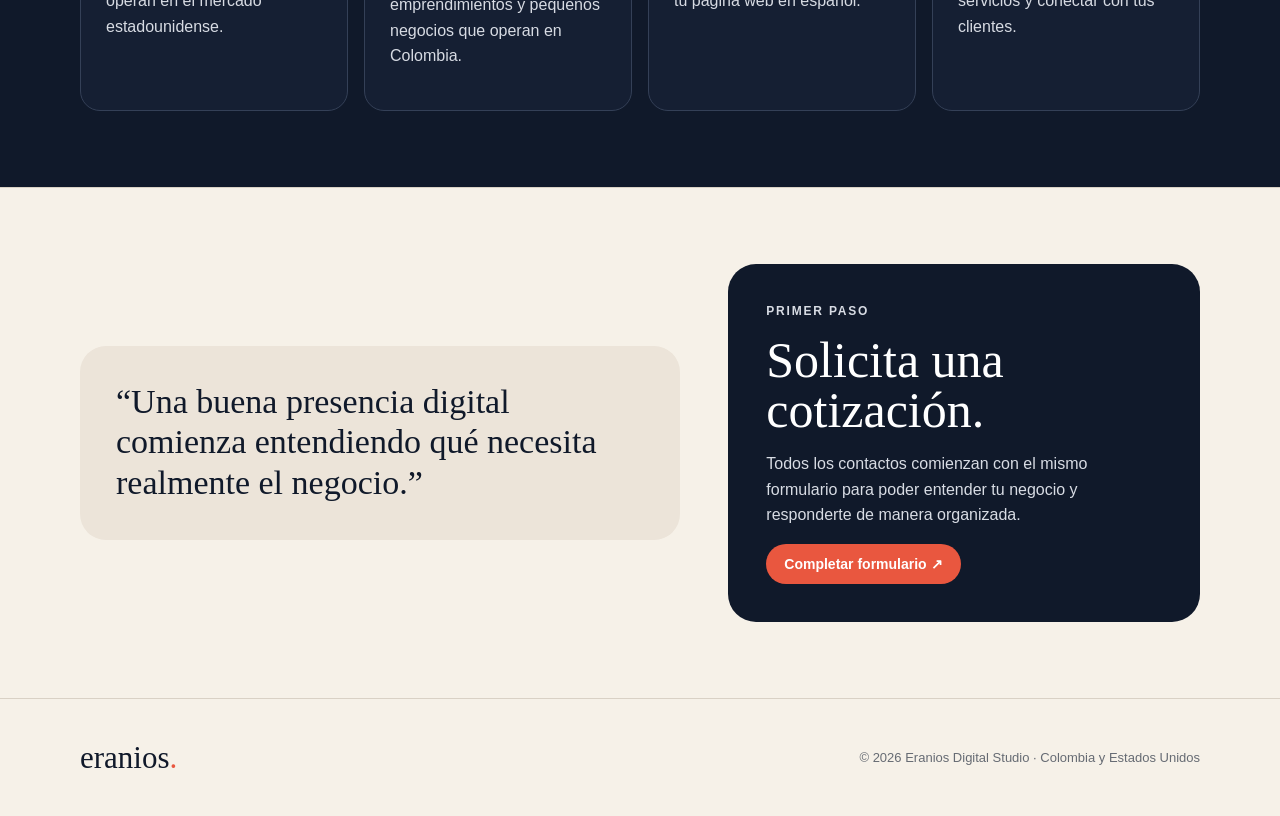
==== commit 82d925be: "Redesign homepage around Eranios Digital Studio portfolio" ====
--- a/index.html
+++ b/index.html
@@ -1,9 +1,8 @@
-<!doctype html><html lang="es"><head><meta charset="utf-8"><meta name="viewport" content="width=device-width,initial-scale=1"><title>Diseño de páginas web para pequeños negocios | Nelly Panesso</title><meta name="description" content="Diseño de páginas web, automatizaciones y presencia digital para negocios en Colombia y Estados Unidos. Conoce los servicios y explora demos interactivos."><meta name="robots" content="index,follow"><link rel="canonical" href="https://nellypanessoa.github.io/np-preview/"><meta property="og:type" content="website"><meta property="og:title" content="Diseño de páginas web para pequeños negocios | Nelly Panesso"><meta property="og:description" content="Diseño de páginas web, automatizaciones y presencia digital para negocios en Colombia y Estados Unidos. Conoce los servicios y explora demos interactivos."><meta property="og:url" content="https://nellypanessoa.github.io/np-preview/"><meta property="og:site_name" content="Nelly Panesso"><meta name="twitter:card" content="summary"><meta name="twitter:title" content="Diseño de páginas web para pequeños negocios | Nelly Panesso"><meta name="twitter:description" content="Diseño de páginas web, automatizaciones y presencia digital para negocios en Colombia y Estados Unidos. Conoce los servicios y explora demos interactivos."><link rel="icon" href="favicon.svg" type="image/svg+xml"><script type="application/ld+json">{"@context":"https://schema.org","@graph":[{"@type":"WebSite","@id":"https://nellypanessoa.github.io/np-preview/#website","url":"https://nellypanessoa.github.io/np-preview/","name":"Nelly Panesso — Servicios digitales","inLanguage":"es"},{"@type":"ProfessionalService","@id":"https://nellypanessoa.github.io/np-preview/#business","name":"Nelly Panesso — Servicios digitales","url":"https://nellypanessoa.github.io/np-preview/","email":"nellypanessoa@gmail.com","areaServed":[{"@type":"Country","name":"United States"},{"@type":"Country","name":"Colombia"}],"availableLanguage":["English","Spanish"],"serviceType":["Diseño y desarrollo web","Automatización e integraciones","SEO y presencia digital","Mantenimiento web"],"founder":{"@id":"https://nellypanessoa.github.io/np-preview/about.html#person"}},{"@type":"Person","@id":"https://nellypanessoa.github.io/np-preview/about.html#person","name":"Nelly Panesso","url":"https://nellypanessoa.github.io/np-preview/about.html","sameAs":["https://www.linkedin.com/in/nelly-panesso","https://www.researchgate.net/profile/Nelly-Panesso"]}]}</script><link rel="preconnect" href="https://fonts.googleapis.com"><link rel="preconnect" href="https://fonts.gstatic.com" crossorigin><link href="https://fonts.googleapis.com/css2?family=DM+Sans:wght@400;500;600;700&family=Newsreader:opsz,wght@6..72,400;6..72,500&display=swap" rel="stylesheet"><link rel="stylesheet" href="assets/styles.css"></head><body><header class="top"><div class="wrap"><a class="brand" href="index.html">NP<span>.</span></a><button class="menu" aria-expanded="false" aria-label="Abrir menú">Menú</button><nav><a href="index.html">Inicio</a><a href="index.html#servicios">Servicios</a><a href="index.html#demos-colombia">Demos</a><a href="about.html">Sobre mí</a><a href="contact.html#cotizacion">Contacto</a><a class="nav-cta" href="contact.html#cotizacion">Solicitar cotización ↗</a></nav></div></header>
-<main><section class="hero"><div class="wrap hero-grid"><div><p class="eyebrow">Estados Unidos · Colombia · English · Español</p><h1>Soluciones digitales<br><span class="accent">claras para tu negocio.</span></h1><p class="lede" style="font-size:17px"><strong>Tu negocio merece estar al alcance de todos.</strong> No todos tus clientes usan redes sociales. Con una página web, cualquier persona puede conocer tus servicios, desde cualquier dispositivo, sin descargar aplicaciones ni crear cuentas. <strong>Haz que tu negocio sea más visible, accesible y fácil de contactar.</strong></p><div class="actions"><a class="button" href="#servicios">Ver servicios ↓</a><a class="button alt" href="contact.html#cotizacion">Solicitar cotización</a></div></div><aside class="hero-panel"><div><p class="eyebrow">Un servicio enfocado en resultados</p><div class="big">Una presencia digital más clara, profesional y fácil de gestionar.</div></div><div class="mini-grid"><div class="mini"><strong>01</strong>Diseño web</div><div class="mini"><strong>02</strong>Automatización</div><div class="mini"><strong>03</strong>SEO</div><div class="mini"><strong>04</strong>Mantenimiento</div></div></aside></div></section>
-<section id="servicios"><div class="wrap"><div class="section-head"><h2>Cuatro servicios para fortalecer tu presencia digital.</h2><p>Puedes solicitar uno o combinar varios según las necesidades actuales de tu negocio o emprendimiento.</p></div><div class="cards"><article class="card service-card"><div><span class="num">01</span><h3>Diseño y desarrollo web</h3><p>Páginas profesionales e intuitivas, con enlaces a WhatsApp, Instagram, Facebook y otros canales para mostrar tus productos y facilitar el contacto.</p></div><div><a href="web-design.html">Ver servicio →</a><br><br><a href="contact.html?service=web#cotizacion">Cotizar →</a></div></article><article class="card service-card"><div><span class="num">02</span><h3>Automatización e integraciones</h3><p>Formularios y procesos automatizados para organizar solicitudes, enviar confirmaciones y reducir tareas repetitivas.</p></div><div><a href="automation.html">Ver servicio →</a><br><br><a href="contact.html?service=automation#cotizacion">Cotizar →</a></div></article><article class="card service-card"><div><span class="num">03</span><h3>SEO y presencia digital</h3><p>Mejora tu visibilidad y presenta tu negocio con un kit de lanzamiento para WhatsApp, Instagram y Facebook, disponible como complemento.</p></div><div><a href="seo.html">Ver servicio →</a><br><br><a href="contact.html?service=seo#cotizacion">Cotizar →</a></div></article><article class="card service-card"><div><span class="num">04</span><h3>Mantenimiento web</h3><p>Actualizaciones, soporte y acompañamiento con alojamiento web y dominio, según el plan contratado.</p></div><div><a href="maintenance.html">Ver servicio →</a><br><br><a href="contact.html?service=maintenance#cotizacion">Cotizar →</a></div></article></div></div></section>
+<!doctype html><html lang="es"><head><meta charset="utf-8"><meta name="viewport" content="width=device-width,initial-scale=1"><title>Eranios Digital Studio | Diseño web y soluciones digitales</title><meta name="description" content="Diseño de páginas web, automatizaciones y presencia digital para negocios en Colombia y Estados Unidos. Conoce los servicios y explora demos interactivos."><meta name="robots" content="index,follow"><link rel="canonical" href="https://nellypanessoa.github.io/np-preview/"><meta property="og:type" content="website"><meta property="og:title" content="Diseño de páginas web para pequeños negocios | Nelly Panesso"><meta property="og:description" content="Diseño de páginas web, automatizaciones y presencia digital para negocios en Colombia y Estados Unidos. Conoce los servicios y explora demos interactivos."><meta property="og:url" content="https://nellypanessoa.github.io/np-preview/"><meta property="og:site_name" content="Nelly Panesso"><meta name="twitter:card" content="summary"><meta name="twitter:title" content="Diseño de páginas web para pequeños negocios | Nelly Panesso"><meta name="twitter:description" content="Diseño de páginas web, automatizaciones y presencia digital para negocios en Colombia y Estados Unidos. Conoce los servicios y explora demos interactivos."><link rel="icon" href="favicon.svg" type="image/svg+xml"><script type="application/ld+json">{"@context":"https://schema.org","@graph":[{"@type":"WebSite","@id":"https://nellypanessoa.github.io/np-preview/#website","url":"https://nellypanessoa.github.io/np-preview/","name":"Eranios Digital Studio","inLanguage":"es"},{"@type":"ProfessionalService","@id":"https://nellypanessoa.github.io/np-preview/#business","name":"Eranios Digital Studio","url":"https://nellypanessoa.github.io/np-preview/","email":"nellypanessoa@gmail.com","areaServed":[{"@type":"Country","name":"United States"},{"@type":"Country","name":"Colombia"}],"availableLanguage":["English","Spanish"],"serviceType":["Diseño y desarrollo web","Automatización e integraciones","SEO y presencia digital","Mantenimiento web"],"founder":{"@id":"https://nellypanessoa.github.io/np-preview/about.html#person"}},{"@type":"Person","@id":"https://nellypanessoa.github.io/np-preview/about.html#person","name":"Nelly Panesso","url":"https://nellypanessoa.github.io/np-preview/about.html","sameAs":["https://www.linkedin.com/in/nelly-panesso","https://www.researchgate.net/profile/Nelly-Panesso"]}]}</script><link rel="preconnect" href="https://fonts.googleapis.com"><link rel="preconnect" href="https://fonts.gstatic.com" crossorigin><link href="https://fonts.googleapis.com/css2?family=Manrope:wght@400;500;600;700;800&family=Space+Grotesk:wght@400;500;600;700&display=swap" rel="stylesheet"><link rel="stylesheet" href="assets/styles.css"></head><body><header class="top"><div class="wrap"><a class="brand" href="index.html" aria-label="eranios, inicio">eranios<span>.</span></a><button class="menu" aria-expanded="false" aria-label="Abrir menú">Menú</button><nav><a href="index.html">Inicio</a><a href="index.html#servicios">Servicios</a><a href="index.html#demos-colombia">Demos</a><a href="about.html">Sobre mí</a><a href="contact.html#cotizacion">Contacto</a><a class="nav-cta" href="contact.html#cotizacion">Solicitar cotización ↗</a></nav></div></header>
+<main><section class="hero studio-hero" id="inicio"><div class="wrap studio-hero-grid"><div class="studio-hero-copy"><p class="eyebrow"><span class="studio-live-dot"></span> ESTUDIO DIGITAL · COLOMBIA Y ESTADOS UNIDOS</p><h1>Tu próxima gran idea <span class="accent">merece una web extraordinaria.</span></h1><p class="lede">Diseñamos experiencias digitales modernas para negocios reales. Sitios web que destacan, conectan con tus clientes y hacen más fácil crecer.</p><div class="actions"><a class="button" href="#demos-colombia">Explorar proyectos <span aria-hidden="true">↗</span></a><a class="button alt" href="contact.html#cotizacion">Hablemos de tu proyecto</a></div><div class="studio-hero-micro"><span>✦ Diseño web</span><span>✦ Estrategia digital</span><span>✦ Soluciones a tu medida</span></div></div><div class="studio-hero-art" aria-label="Vista de ejemplos de proyectos digitales"><div class="studio-browser"><div class="studio-browser-bar"><span class="studio-dots">● ● ●</span><span>eranios.design / studio</span><span>↗</span></div><div class="studio-browser-canvas"><p>PROYECTOS QUE IMPACTAN</p><strong>Design that<br><em>moves</em> ideas.</strong><div class="studio-canvas-line"><span>01 / Explore</span><span>↗</span></div></div></div><div class="studio-floating-card"><span class="studio-card-spark">✳</span><span><strong>Diseñado para destacar</strong><small>Creatividad + tecnología</small></span></div><div class="studio-art-orbit"></div></div></div></section>
 <section id="demos-colombia" class="demo-showcase">
   <div class="wrap">
-    <div class="section-head"><div><p class="eyebrow">Portafolio interactivo · Colombia y EE. UU.</p><h2>Cuatro negocios. Cuatro formas de destacar.</h2></div><p>Explora ejemplos de páginas web para distintos sectores. Abre cada demo, navega sus secciones y prueba sus funciones de muestra.</p></div>
+    <div class="section-head"><div><p class="eyebrow">Portafolio interactivo · Colombia y EE. UU.</p><h2>Ideas que se convierten en experiencias digitales.</h2></div><p>Diseñamos experiencias, no solo páginas. Explora cuatro conceptos interactivos de diferentes industrias y descubre lo que podemos crear para ti.</p></div>
     <div class="demo-showcase-grid">
       <article class="demo-tile">
         <a class="demo-tile-view" href="demos/colombia/gestion-documental/" aria-label="Abrir demo de consultoría en gestión documental">
@@ -33,8 +32,9 @@
     <div class="demo-showcase-foot"><p><strong>Nota:</strong> estos son proyectos conceptuales. Los negocios, inmuebles, servicios y precios son ficticios; los formularios no envían información.</p><a class="button" href="contact.html?service=web#cotizacion">Quiero una web para mi negocio ↗</a></div>
   </div>
 </section>
-<section id="sobre-mi" aria-labelledby="sobre-mi-titulo"><div class="wrap split"><div><figure class="about-photo-wrap" style="margin:0"><img class="about-photo" src="assets/nelly-panesso.jpg" alt="Nelly Panesso, profesional en gestión documental y soluciones digitales" width="627" height="627" loading="lazy"></figure></div><div><p class="eyebrow">Conoce a Nelly</p><h2 id="sobre-mi-titulo">Experiencia que se transforma en soluciones.</h2><p class="lede" style="font-size:18px">Soy Nelly Panesso. Mi experiencia administrativa en Colombia y Estados Unidos, mi trayectoria como docente universitaria y mi interés por la tecnología me llevaron a crear, junto a mi esposo, este emprendimiento para ayudar a profesionales y negocios a fortalecer su presencia digital.</p><p>Conoce más sobre mi recorrido profesional, mi trabajo con comunidades y lo que nos inspira a acompañar a consultores, asesores y pequeños negocios.</p><div class="actions"><a class="button alt" href="about.html">Conoce mi trayectoria →</a></div></div></div></section>
+<section id="servicios"><div class="wrap"><div class="section-head"><h2>Todo lo que tu negocio necesita para crecer en digital.</h2><p>Puedes solicitar uno o combinar varios según las necesidades actuales de tu negocio o emprendimiento.</p></div><div class="cards"><article class="card service-card"><div><span class="num">01</span><h3>Diseño y desarrollo web</h3><p>Páginas profesionales e intuitivas, con enlaces a WhatsApp, Instagram, Facebook y otros canales para mostrar tus productos y facilitar el contacto.</p></div><div><a href="web-design.html">Ver servicio →</a><br><br><a href="contact.html?service=web#cotizacion">Cotizar →</a></div></article><article class="card service-card"><div><span class="num">02</span><h3>Automatización e integraciones</h3><p>Formularios y procesos automatizados para organizar solicitudes, enviar confirmaciones y reducir tareas repetitivas.</p></div><div><a href="automation.html">Ver servicio →</a><br><br><a href="contact.html?service=automation#cotizacion">Cotizar →</a></div></article><article class="card service-card"><div><span class="num">03</span><h3>SEO y presencia digital</h3><p>Mejora tu visibilidad y presenta tu negocio con un kit de lanzamiento para WhatsApp, Instagram y Facebook, disponible como complemento.</p></div><div><a href="seo.html">Ver servicio →</a><br><br><a href="contact.html?service=seo#cotizacion">Cotizar →</a></div></article><article class="card service-card"><div><span class="num">04</span><h3>Mantenimiento web</h3><p>Actualizaciones, soporte y acompañamiento con alojamiento web y dominio, según el plan contratado.</p></div><div><a href="maintenance.html">Ver servicio →</a><br><br><a href="contact.html?service=maintenance#cotizacion">Cotizar →</a></div></article></div></div></section>
+<section id="sobre-mi" aria-labelledby="sobre-mi-titulo"><div class="wrap split"><div><figure class="about-photo-wrap" style="margin:0"><img class="about-photo" src="assets/nelly-panesso.jpg" alt="Nelly Panesso, profesional en gestión documental y soluciones digitales" width="627" height="627" loading="lazy"></figure></div><div><p class="eyebrow">Detrás del estudio</p><h2 id="sobre-mi-titulo">Personas reales detrás de cada proyecto.</h2><p class="lede" style="font-size:18px">Soy Nelly Panesso. Junto a mi esposo creamos Eranios para combinar nuestra experiencia, creatividad y pasión por la tecnología y ayudar a pequeños negocios a construir su presencia digital.</p><p>Conoce al equipo y descubre cómo trabajamos contigo para transformar tus ideas en soluciones útiles.</p><div class="actions"><a class="button alt" href="about.html">Conoce mi trayectoria →</a></div></div></div></section>
 
 <section><div class="wrap split"><div><p class="eyebrow">Mi forma de trabajar</p><h2>Un proceso simple y entendible.</h2></div><div class="steps"><div class="step"><div><h3>Conocemos tu necesidad</h3><p>El formulario inicial reúne la información esencial de tu negocio y los servicios que deseas cotizar.</p></div></div><div class="step"><div><h3>Definimos el alcance</h3><p>Reviso tu situación actual y determinamos qué solución tiene más sentido para tu objetivo.</p></div></div><div class="step"><div><h3>Desarrollamos</h3><p>Construimos, optimizamos o mantenemos la solución acordada.</p></div></div><div class="step"><div><h3>Damos continuidad</h3><p>Según el proyecto, definimos publicación, medición, mantenimiento o siguientes mejoras.</p></div></div></div></div></section>
 <section class="dark"><div class="wrap"><div class="section-head"><h2>Servicios para dos mercados.</h2><p>Ofrecemos servicios digitales a negocios y emprendimientos en Colombia y Estados Unidos. Diseñamos páginas web en español, con la opción de incorporar una versión adicional en inglés si el cliente lo prefiere.</p></div><div class="cards"><article class="card"><small>EE. UU.</small><h3>United States</h3><p>Servicios y comunicación adaptados a negocios que operan en el mercado estadounidense.</p></article><article class="card"><small>Colombia</small><h3>Mercado colombiano</h3><p>Soluciones digitales para emprendimientos y pequeños negocios que operan en Colombia.</p></article><article class="card"><small>Diseño web</small><h3>Versión en inglés</h3><p>Si lo necesitas, podemos añadir una versión en inglés a tu página web en español.</p></article><article class="card"><small>Diseño web</small><h3>Sitios en español</h3><p>Desarrollamos páginas web en español para mostrar tus servicios y conectar con tus clientes.</p></article></div></div></section>
-<section><div class="wrap split"><div class="quote">“Una buena presencia digital comienza entendiendo qué necesita realmente el negocio.”</div><div class="contact-box"><p class="eyebrow">Primer paso</p><h2>Solicita una cotización.</h2><p>Todos los contactos comienzan con el mismo formulario para poder entender tu negocio y responderte de manera organizada.</p><a class="button" href="contact.html#cotizacion">Completar formulario ↗</a></div></div></section></main><footer class="footer"><div class="wrap"><a class="brand" href="index.html">NP<span>.</span></a><p>© <span id="year"></span> Nelly Panesso · Servicios en Colombia y Estados Unidos</p></div></footer><script src="assets/site.js?v=4"></script></body></html>+<section><div class="wrap split"><div class="quote">“Una buena presencia digital comienza entendiendo qué necesita realmente el negocio.”</div><div class="contact-box"><p class="eyebrow">Primer paso</p><h2>Solicita una cotización.</h2><p>Todos los contactos comienzan con el mismo formulario para poder entender tu negocio y responderte de manera organizada.</p><a class="button" href="contact.html#cotizacion">Completar formulario ↗</a></div></div></section></main><footer class="footer"><div class="wrap"><a class="brand" href="index.html" aria-label="eranios, inicio">eranios<span>.</span></a><p>© <span id="year"></span> Eranios Digital Studio · Colombia y Estados Unidos</p></div></footer><script src="assets/site.js?v=4"></script></body></html>
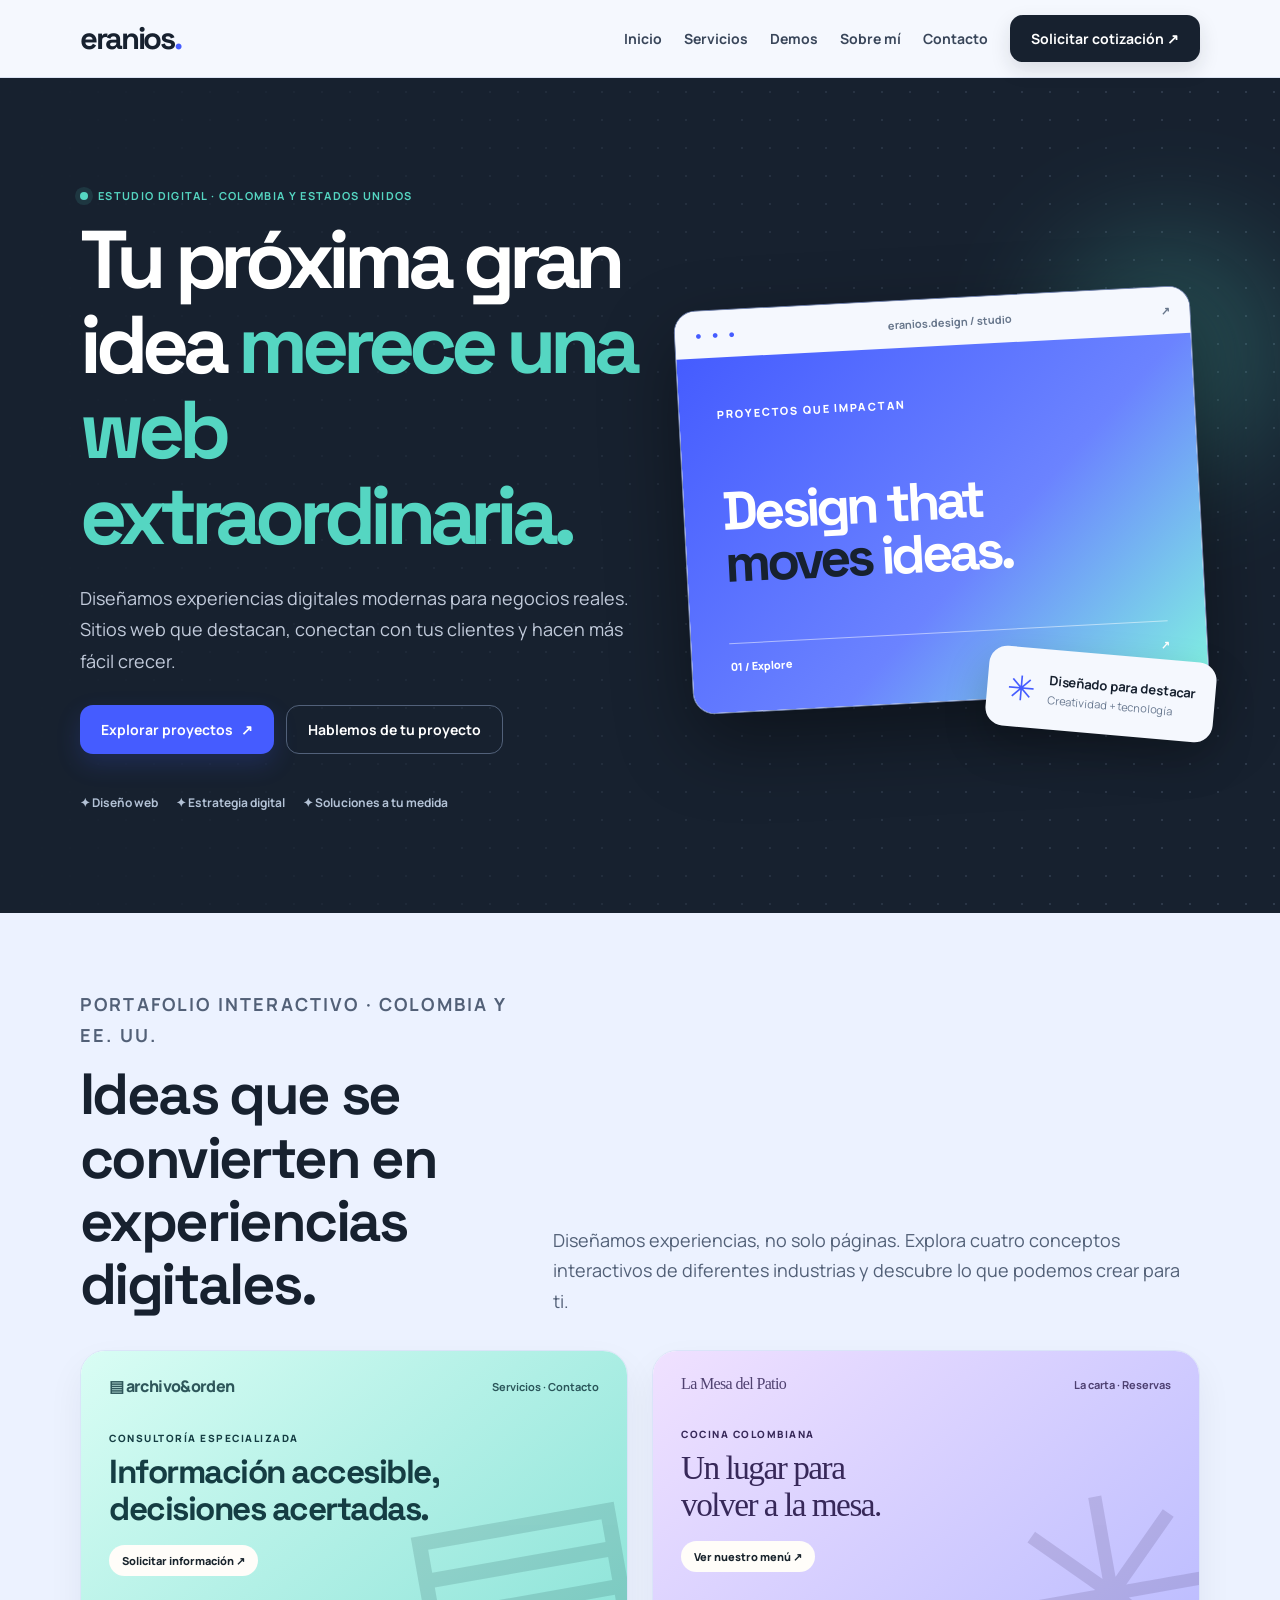
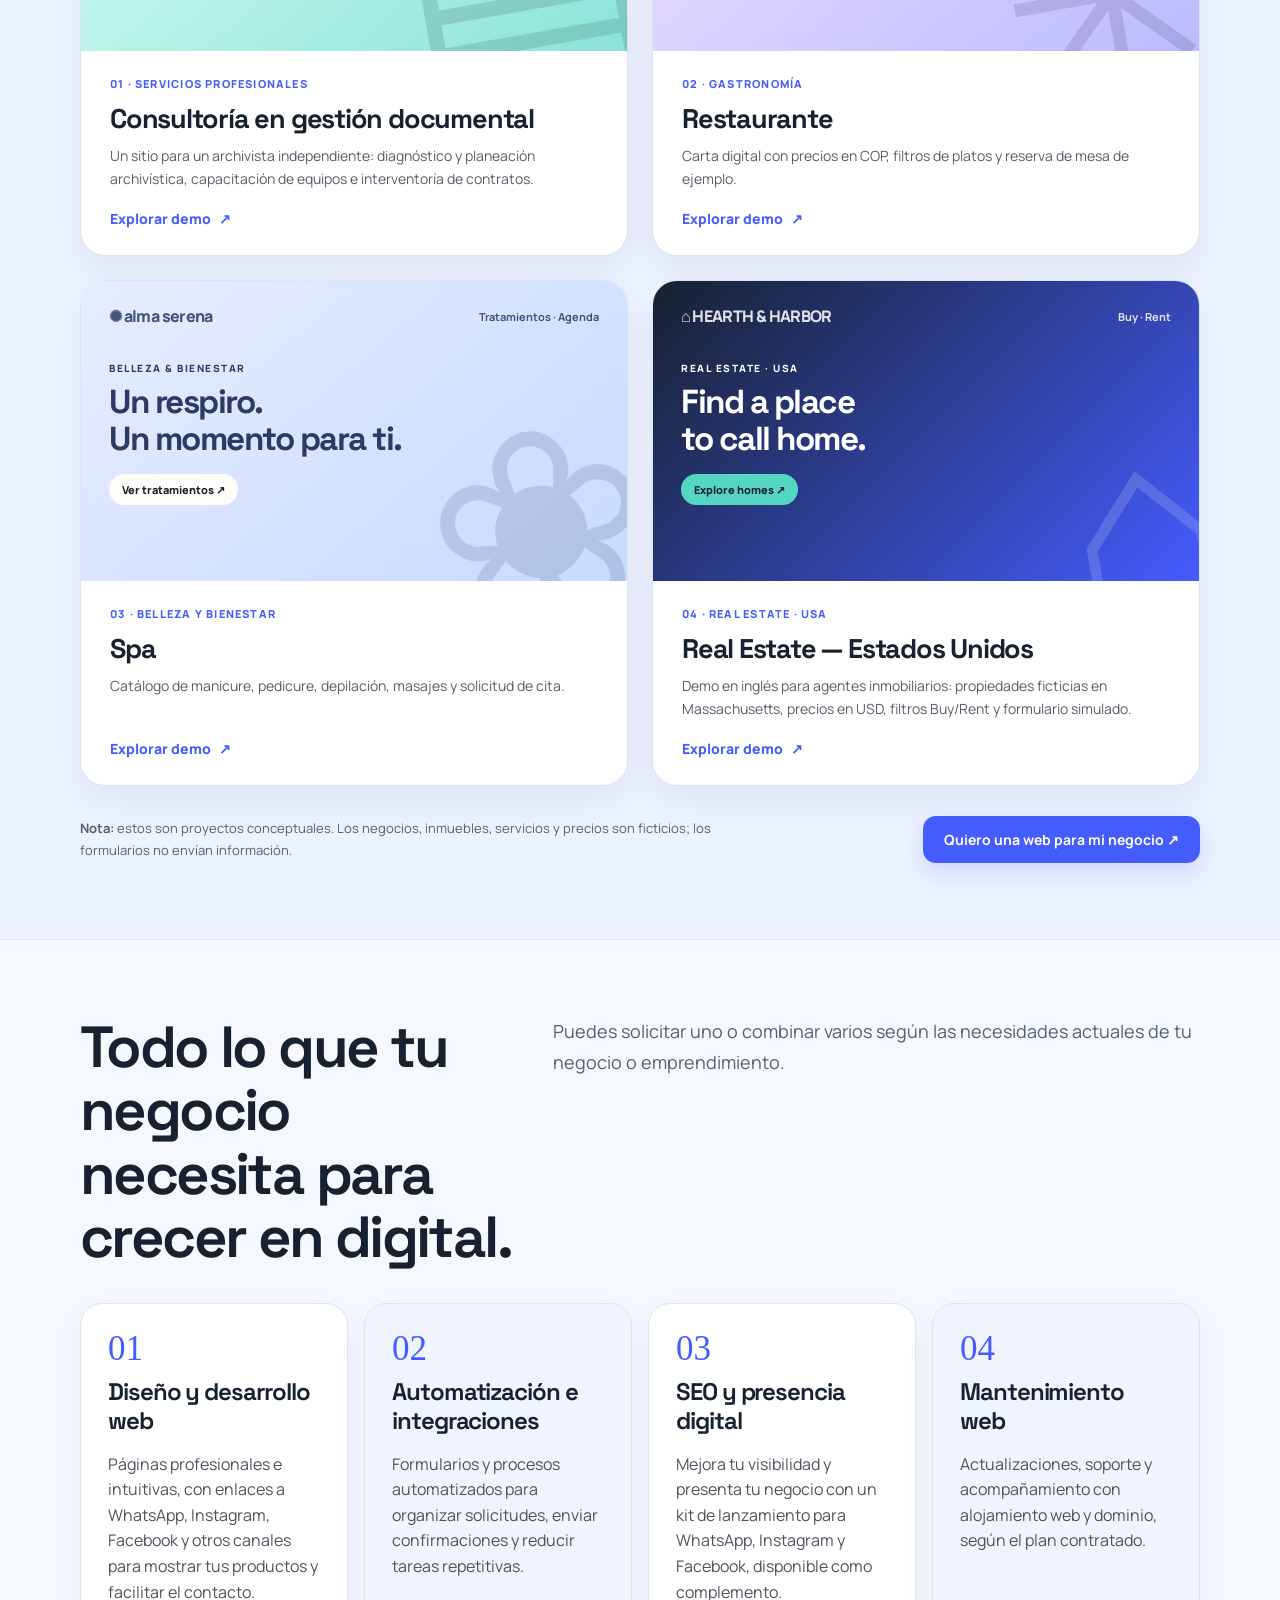
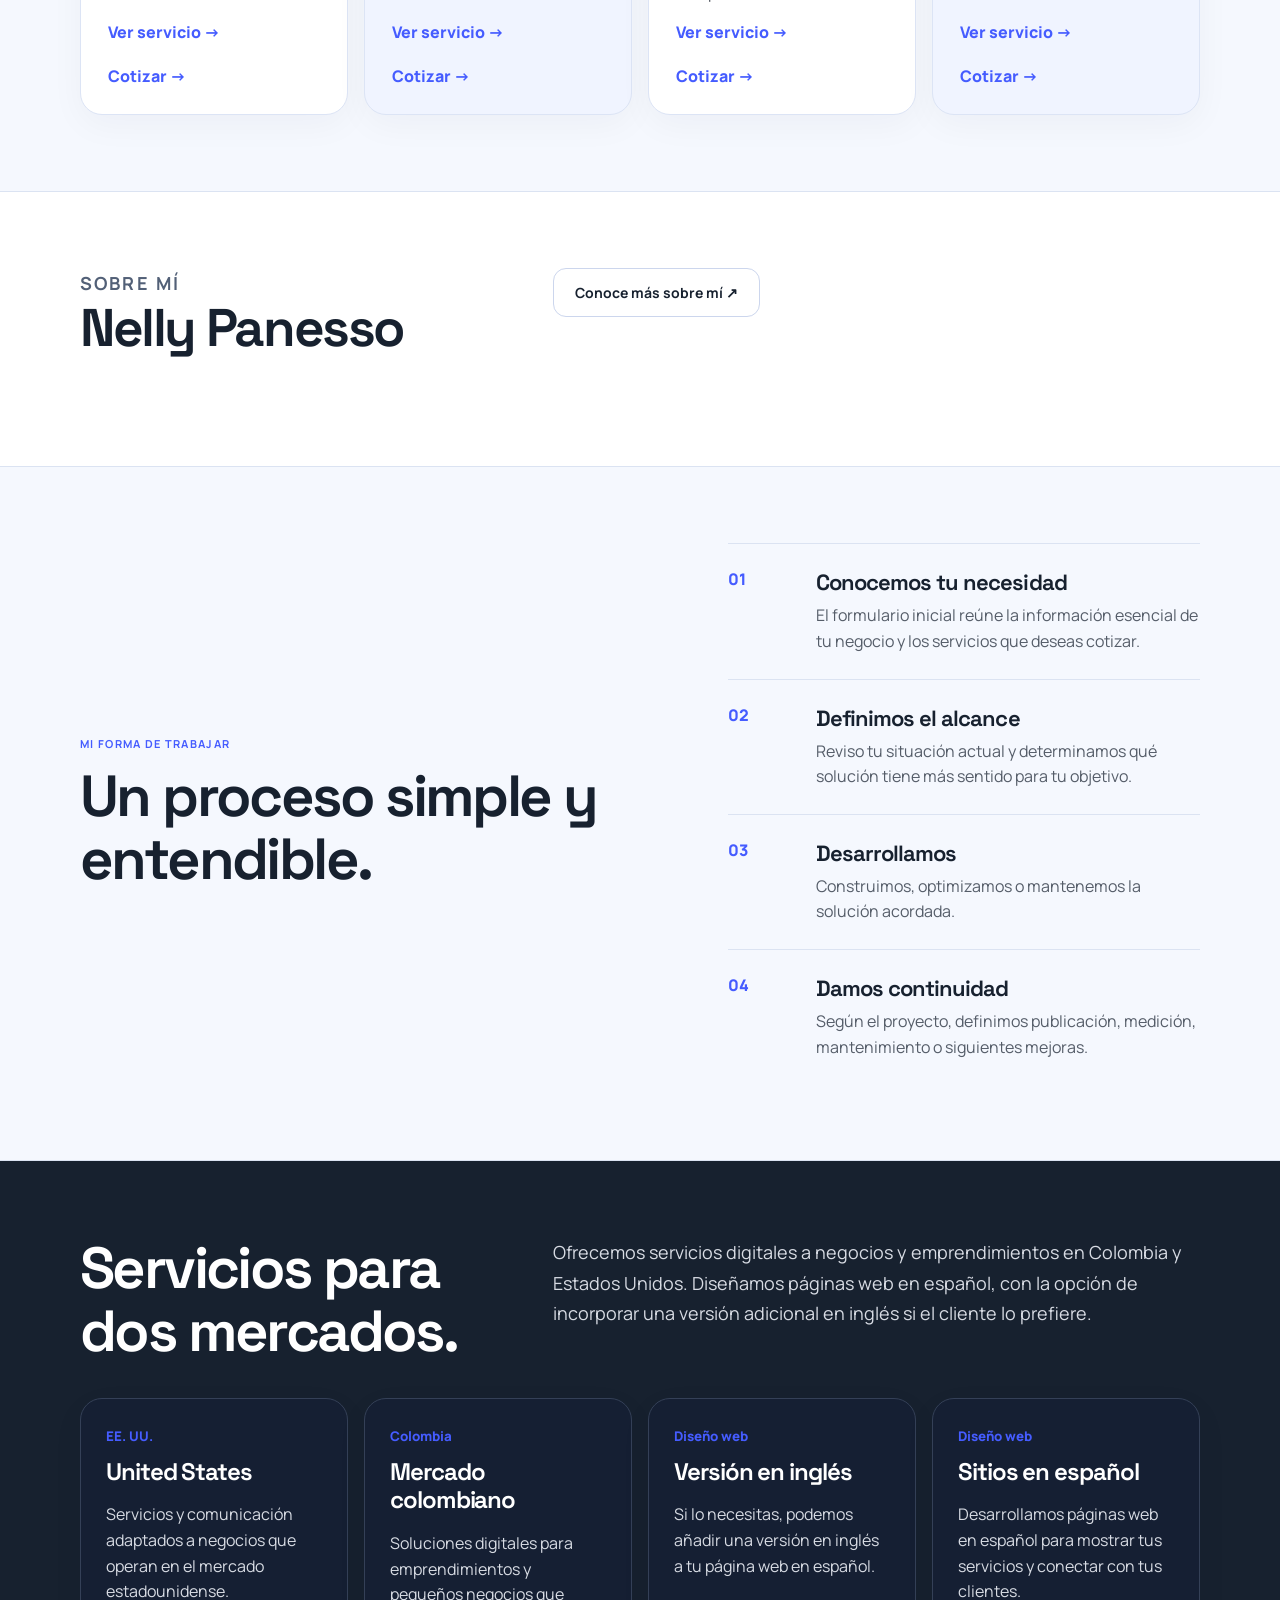
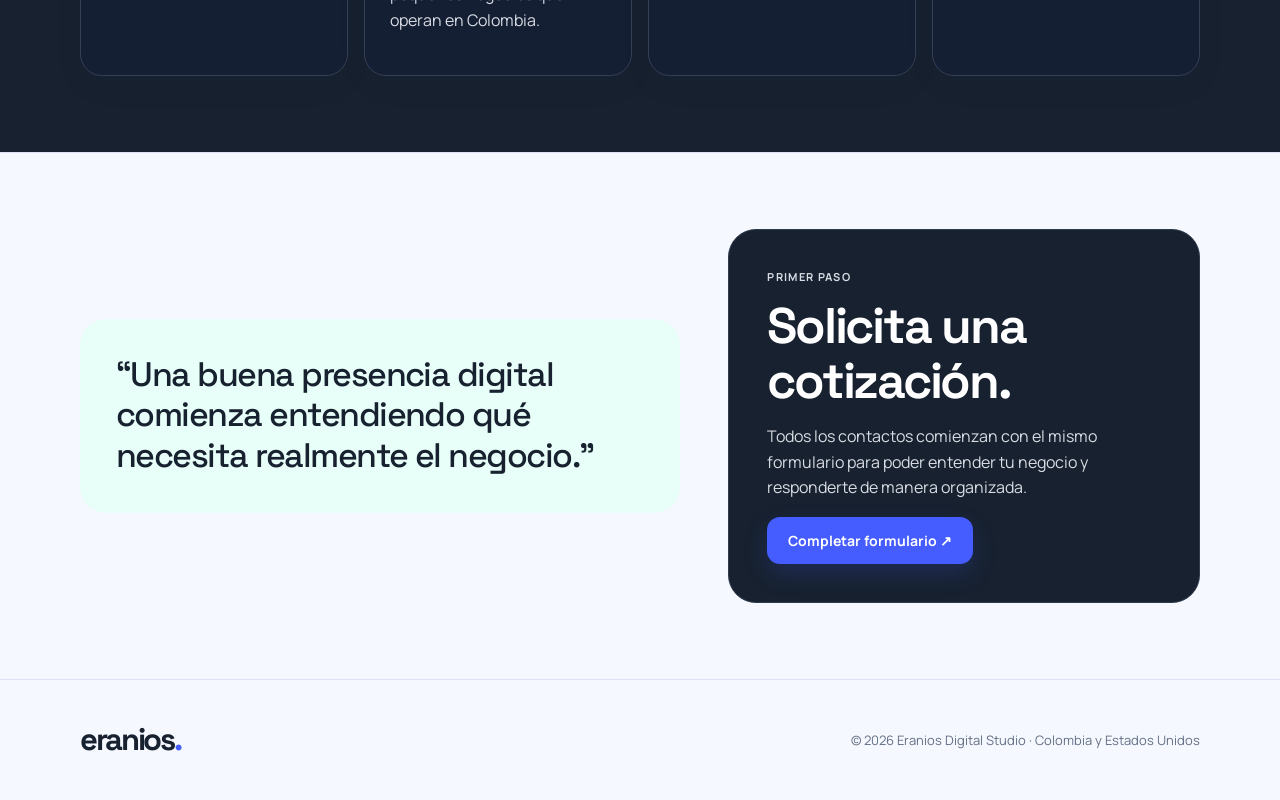
==== commit 91eb0cfc: "Simplify About section to name and link to Nelly's website" ====
--- a/index.html
+++ b/index.html
@@ -33,7 +33,7 @@
   </div>
 </section>
 <section id="servicios"><div class="wrap"><div class="section-head"><h2>Todo lo que tu negocio necesita para crecer en digital.</h2><p>Puedes solicitar uno o combinar varios según las necesidades actuales de tu negocio o emprendimiento.</p></div><div class="cards"><article class="card service-card"><div><span class="num">01</span><h3>Diseño y desarrollo web</h3><p>Páginas profesionales e intuitivas, con enlaces a WhatsApp, Instagram, Facebook y otros canales para mostrar tus productos y facilitar el contacto.</p></div><div><a href="web-design.html">Ver servicio →</a><br><br><a href="contact.html?service=web#cotizacion">Cotizar →</a></div></article><article class="card service-card"><div><span class="num">02</span><h3>Automatización e integraciones</h3><p>Formularios y procesos automatizados para organizar solicitudes, enviar confirmaciones y reducir tareas repetitivas.</p></div><div><a href="automation.html">Ver servicio →</a><br><br><a href="contact.html?service=automation#cotizacion">Cotizar →</a></div></article><article class="card service-card"><div><span class="num">03</span><h3>SEO y presencia digital</h3><p>Mejora tu visibilidad y presenta tu negocio con un kit de lanzamiento para WhatsApp, Instagram y Facebook, disponible como complemento.</p></div><div><a href="seo.html">Ver servicio →</a><br><br><a href="contact.html?service=seo#cotizacion">Cotizar →</a></div></article><article class="card service-card"><div><span class="num">04</span><h3>Mantenimiento web</h3><p>Actualizaciones, soporte y acompañamiento con alojamiento web y dominio, según el plan contratado.</p></div><div><a href="maintenance.html">Ver servicio →</a><br><br><a href="contact.html?service=maintenance#cotizacion">Cotizar →</a></div></article></div></div></section>
-<section id="sobre-mi" aria-labelledby="sobre-mi-titulo"><div class="wrap split"><div><figure class="about-photo-wrap" style="margin:0"><img class="about-photo" src="assets/nelly-panesso.jpg" alt="Nelly Panesso, profesional en gestión documental y soluciones digitales" width="627" height="627" loading="lazy"></figure></div><div><p class="eyebrow">Detrás del estudio</p><h2 id="sobre-mi-titulo">Personas reales detrás de cada proyecto.</h2><p class="lede" style="font-size:18px">Soy Nelly Panesso. Junto a mi esposo creamos Eranios para combinar nuestra experiencia, creatividad y pasión por la tecnología y ayudar a pequeños negocios a construir su presencia digital.</p><p>Conoce al equipo y descubre cómo trabajamos contigo para transformar tus ideas en soluciones útiles.</p><div class="actions"><a class="button alt" href="about.html">Conoce mi trayectoria →</a></div></div></div></section>
+<section id="sobre-mi" aria-labelledby="sobre-mi-titulo"><div class="wrap"><div class="section-head"><div><p class="eyebrow">Sobre mí</p><h2 id="sobre-mi-titulo">Nelly Panesso</h2></div><div><a class="button alt" href="https://www.nellypanesso.com" target="_blank" rel="noopener noreferrer" aria-label="Conoce más sobre Nelly Panesso en su sitio web">Conoce más sobre mí ↗</a></div></div></div></section>
 
 <section><div class="wrap split"><div><p class="eyebrow">Mi forma de trabajar</p><h2>Un proceso simple y entendible.</h2></div><div class="steps"><div class="step"><div><h3>Conocemos tu necesidad</h3><p>El formulario inicial reúne la información esencial de tu negocio y los servicios que deseas cotizar.</p></div></div><div class="step"><div><h3>Definimos el alcance</h3><p>Reviso tu situación actual y determinamos qué solución tiene más sentido para tu objetivo.</p></div></div><div class="step"><div><h3>Desarrollamos</h3><p>Construimos, optimizamos o mantenemos la solución acordada.</p></div></div><div class="step"><div><h3>Damos continuidad</h3><p>Según el proyecto, definimos publicación, medición, mantenimiento o siguientes mejoras.</p></div></div></div></div></section>
 <section class="dark"><div class="wrap"><div class="section-head"><h2>Servicios para dos mercados.</h2><p>Ofrecemos servicios digitales a negocios y emprendimientos en Colombia y Estados Unidos. Diseñamos páginas web en español, con la opción de incorporar una versión adicional en inglés si el cliente lo prefiere.</p></div><div class="cards"><article class="card"><small>EE. UU.</small><h3>United States</h3><p>Servicios y comunicación adaptados a negocios que operan en el mercado estadounidense.</p></article><article class="card"><small>Colombia</small><h3>Mercado colombiano</h3><p>Soluciones digitales para emprendimientos y pequeños negocios que operan en Colombia.</p></article><article class="card"><small>Diseño web</small><h3>Versión en inglés</h3><p>Si lo necesitas, podemos añadir una versión en inglés a tu página web en español.</p></article><article class="card"><small>Diseño web</small><h3>Sitios en español</h3><p>Desarrollamos páginas web en español para mostrar tus servicios y conectar con tus clientes.</p></article></div></div></section>
--- a/assets/styles.css
+++ b/assets/styles.css
@@ -1,4 +1,4 @@
-:root{--ink:#10192a;--paper:#f6f1e8;--card:#fffdf9;--accent:#e9573f;--line:#d9d1c5;--muted:#666b73;--soft:#ece4d9}
+:root{--ink:#17212F;--paper:#F5F8FE;--card:#FFFFFF;--accent:#455CFF;--mint:#55D6C2;--line:#DBE3F2;--muted:#647085;--soft:#EAF0FF}
 *{box-sizing:border-box}html{scroll-behavior:smooth}body{margin:0;background:var(--paper);color:var(--ink);font-family:"DM Sans",sans-serif}a{color:inherit}.wrap{width:min(1120px,92vw);margin:auto}.top{position:sticky;top:0;z-index:20;background:rgba(246,241,232,.94);backdrop-filter:blur(12px);border-bottom:1px solid var(--line)}.top .wrap{display:flex;justify-content:space-between;align-items:center;gap:28px;padding:18px 0}.brand{font:500 31px/1 "Newsreader",serif;text-decoration:none}.brand span,.accent{color:var(--accent)}nav{display:flex;align-items:center;gap:22px}nav a{text-decoration:none;font-size:14px}.nav-cta,.button{display:inline-flex;align-items:center;justify-content:center;gap:8px;text-decoration:none;border-radius:999px;padding:12px 18px;font-weight:700}.nav-cta{background:var(--ink);color:white}.menu{display:none;background:none;border:1px solid var(--line);border-radius:999px;padding:9px 13px}.hero{padding:88px 0 70px;border-bottom:1px solid var(--line)}.hero-grid,.split{display:grid;grid-template-columns:1.12fr .88fr;gap:48px;align-items:center}.eyebrow{margin:0 0 14px;text-transform:uppercase;letter-spacing:.15em;font-size:12px;color:var(--accent);font-weight:700}.hero h1,.page-hero h1{font:500 clamp(50px,7vw,90px)/.95 "Newsreader",serif;letter-spacing:-.03em;margin:0 0 24px}.lede{font-size:20px;line-height:1.65;color:#3d4552;max-width:760px}.actions{display:flex;gap:12px;flex-wrap:wrap;margin-top:28px}.button{background:var(--accent);color:white;border:0;cursor:pointer;font:700 14px "DM Sans",sans-serif}.button.alt{background:transparent;color:var(--ink);border:1px solid var(--ink)}.hero-panel{background:var(--ink);color:white;border-radius:30px;padding:36px;min-height:390px;display:flex;flex-direction:column;justify-content:space-between}.hero-panel .big{font:500 44px/1.04 "Newsreader",serif}.hero-panel p{color:#dfe2e7;line-height:1.6}.mini-grid{display:grid;grid-template-columns:1fr 1fr;gap:10px}.mini{border:1px solid rgba(255,255,255,.18);border-radius:16px;padding:15px;font-size:13px}.mini strong{display:block;font-size:22px;margin-bottom:5px}
 section{padding:76px 0;border-bottom:1px solid var(--line)}.section-head{display:grid;grid-template-columns:.8fr 1.2fr;gap:42px;margin-bottom:34px}.section-head h2,h2{font:500 clamp(38px,5vw,58px)/1 "Newsreader",serif;margin:0}.section-head p{margin:0;font-size:18px;line-height:1.7;color:#444b57}.cards{display:grid;grid-template-columns:repeat(4,1fr);gap:16px}.card{background:var(--card);border:1px solid var(--line);border-radius:20px;padding:25px;min-height:230px}.card small{font-weight:800;color:var(--accent)}.card h3{font:500 28px/1.05 "Newsreader",serif;margin:12px 0}.card p,.card li{color:#4d535d;line-height:1.6}.card a{font-weight:700;text-decoration:none;border-bottom:1px solid}.service-card{display:flex;flex-direction:column;justify-content:space-between}.service-card:nth-child(2n){background:var(--soft)}.service-card .num{font:500 42px/1 "Newsreader",serif;color:var(--accent)}.dark{background:var(--ink);color:white}.dark .section-head p,.dark p{color:#d7dbe3}.dark .card{background:#151f33;border-color:#344057}.steps{counter-reset:step}.step{display:grid;grid-template-columns:70px 1fr;gap:18px;padding:24px 0;border-top:1px solid var(--line)}.step:before{counter-increment:step;content:"0" counter(step);color:var(--accent);font-weight:800}.step h3{margin:0 0 7px;font-size:22px}.step p{margin:0;color:#555d69;line-height:1.6}.quote{background:var(--soft);border-radius:26px;padding:36px;font:500 34px/1.2 "Newsreader",serif}.page-hero{padding:72px 0 54px;border-bottom:1px solid var(--line)}.page-hero p{max-width:760px}.checklist{list-style:none;padding:0;margin:22px 0}.checklist li{padding:10px 0;border-bottom:1px solid var(--line)}.checklist li:before{content:"✓";color:var(--accent);font-weight:800;margin-right:10px}.contact-box{background:var(--ink);color:white;border-radius:28px;padding:38px}.contact-box h2{font-size:50px}.contact-box p{color:#d8dce4;line-height:1.6}.footer{padding:38px 0}.footer .wrap{display:flex;justify-content:space-between;gap:24px;align-items:center}.footer p{color:var(--muted);font-size:13px}
 .form-layout{display:grid;grid-template-columns:.72fr 1.28fr;gap:54px;align-items:start}.quote-form{background:var(--card);border:1px solid var(--line);border-radius:26px;padding:32px;display:grid;gap:24px;box-shadow:0 18px 50px rgba(16,25,42,.06)}.field{display:grid;gap:9px}.field>label,.field legend{font-weight:700;font-size:14px}.field legend{padding:0 0 7px}.field input[type=text],.field input[type=email],.field input[type=tel],.field textarea{width:100%;font:inherit;background:white;border:1px solid var(--line);border-radius:12px;padding:13px 14px}.field textarea{min-height:130px;resize:vertical}.field input:focus,.field textarea:focus{outline:2px solid rgba(233,87,63,.25);border-color:var(--accent)}fieldset.field{border:0;padding:0;margin:0}.choice-grid{display:grid;grid-template-columns:1fr 1fr;gap:10px}.choice-grid label{background:#fff;border:1px solid var(--line);border-radius:12px;padding:12px;display:flex;align-items:flex-start;gap:9px;line-height:1.35;cursor:pointer}.choice-grid input{margin-top:2px;accent-color:var(--accent)}.field-hint,.privacy-note{font-size:12px;color:var(--muted);margin:2px 0 0}.field-hint.error{color:#a62d1c;font-weight:700}.notice{margin-top:22px;background:var(--soft);border-radius:15px;padding:16px;line-height:1.55}.form-submit{width:100%;padding:15px 20px;font-size:15px}
@@ -80,3 +80,86 @@
 .google-options input{accent-color:var(--accent);margin:2px 0 0;flex-shrink:0}
 .google-options input:focus-visible{outline:2px solid var(--accent);outline-offset:2px}
 @media(max-width:640px){.google-options{grid-template-columns:1fr}}
+
+
+/* Eranios Digital Studio — new identity */
+body{font-family:"Manrope",sans-serif;background:var(--paper);color:var(--ink)}
+h1,h2,h3,.brand,.hero-panel .big,.quote{font-family:"Space Grotesk",sans-serif!important;letter-spacing:-.045em}
+h1,h2,h3{font-weight:650}
+.top{background:rgba(245,248,254,.92);border-bottom:1px solid var(--line)}
+.top .wrap{padding:15px 0}
+.brand{font-size:31px;font-weight:700;letter-spacing:-.075em;color:var(--ink)}
+.brand span{color:var(--accent)}
+.top nav a:not(.nav-cta){font-weight:700;color:#39465a}
+.top nav a:hover{color:var(--accent)}
+.nav-cta,.button{border-radius:13px;padding:14px 21px;transition:transform .2s ease,box-shadow .2s ease,background .2s ease}
+.nav-cta{background:var(--ink);color:white;box-shadow:0 8px 20px rgba(23,33,47,.13)}
+.button{background:var(--accent);font-family:"Manrope",sans-serif;box-shadow:0 10px 24px rgba(69,92,255,.18)}
+.button.alt{background:#fff;color:var(--ink);border:1px solid #ccd6ed;box-shadow:none}
+.button:hover,.nav-cta:hover{transform:translateY(-3px);box-shadow:0 16px 29px rgba(69,92,255,.22)}
+.button:focus-visible,.nav-cta:focus-visible,.demo-tile a:focus-visible{outline:3px solid var(--mint);outline-offset:4px}
+.eyebrow{color:var(--accent);letter-spacing:.12em;font-size:11px}
+.section-head h2,h2{font-weight:650;line-height:1.09}
+.section-head p,.lede{color:#526077}
+.card{border:1px solid #DCE4F5;border-radius:22px;box-shadow:0 10px 35px rgba(23,33,47,.04);transition:transform .22s ease,box-shadow .22s ease,border-color .22s ease}
+.card:hover{transform:translateY(-6px);box-shadow:0 22px 45px rgba(23,33,47,.11);border-color:#B7C5FF}
+.card h3{font-family:"Space Grotesk",sans-serif!important;font-size:24px;line-height:1.2;font-weight:650}
+.card small,.service-card .num{color:var(--accent)}
+.service-card{min-height:300px;padding:27px}
+.service-card:nth-child(2n){background:#F0F4FF}
+.service-card .num{font-size:35px}
+.service-card a{border:0;color:var(--accent);font-weight:800}
+.service-card a:hover{text-decoration:underline;text-underline-offset:5px}
+.demo-showcase{background:#ECF2FF}
+.demo-tile{border-radius:25px;border:1px solid #dae4f8;background:#fff;box-shadow:0 16px 36px rgba(23,33,47,.06);transition:transform .22s ease,box-shadow .22s ease}
+.demo-tile:hover{transform:translateY(-7px);box-shadow:0 25px 48px rgba(23,33,47,.12)}
+.demo-tile-preview{height:300px}
+.demo-tile-copy h3{font-family:"Space Grotesk",sans-serif;font-size:27px;font-weight:700}
+.demo-tile-num{color:var(--accent)}
+.demo-tile-copy>a{color:var(--accent)}
+.preview-body strong{font-family:"Space Grotesk",sans-serif;font-weight:700}
+.preview-realty{background:linear-gradient(135deg,#17212F,#455CFF);color:white}
+.preview-realty .preview-pill{background:var(--mint);color:#17212F}
+.preview-pill{transition:transform .22s ease}
+.preview-archive{background:linear-gradient(140deg,#d9fdf4,#8be3d8);color:#153d43}
+.preview-restaurant{background:linear-gradient(140deg,#f0e1ff,#bbbcff);color:#372859}
+.preview-spa{background:linear-gradient(140deg,#e7edff,#c7daff);color:#2c3b65}
+#sobre-mi{background:#fff}
+#sobre-mi .about-photo{box-shadow:0 24px 52px rgba(23,33,47,.12)}
+#sobre-mi h2{font-size:clamp(32px,4.4vw,53px)}
+.step:before{color:var(--accent)}
+.quote{background:#E7FFF8;color:var(--ink)}
+.contact-box{background:#17212F;border:1px solid #2e3a4e}
+.contact-box .button{color:#fff}
+.field input:focus,.field textarea:focus{outline:2px solid #c4cbff}
+.google-options label:has(input:checked){background:#edf0ff}
+.reviews-section{background:#F5F8FE}
+.reviews-quote{color:var(--accent)}
+.reviews-note{background:#EAF0FF}
+.reviews-fields .review-check input{accent-color:var(--accent)}
+.studio-hero{position:relative;overflow:hidden;background:#17212F;color:#fff;border:0;padding:110px 0 102px}
+.studio-hero:before{content:"";position:absolute;inset:0;opacity:.32;background-image:radial-gradient(#62728a 1px,transparent 1px);background-size:28px 28px;mask-image:linear-gradient(90deg,transparent,black)}
+.studio-hero-grid{position:relative;z-index:1;display:grid;grid-template-columns:1.04fr .96fr;align-items:center;gap:42px}
+.studio-hero .eyebrow{color:var(--mint);display:flex;align-items:center;gap:10px}
+.studio-live-dot{background:var(--mint);width:8px;height:8px;display:inline-block;border-radius:50%;box-shadow:0 0 0 5px rgba(85,214,194,.12)}
+.studio-hero h1{font-family:"Space Grotesk",sans-serif!important;font-size:clamp(50px,6.4vw,84px);line-height:1.04;font-weight:700;letter-spacing:-.075em;max-width:750px;margin:0 0 25px}
+.studio-hero .accent{color:var(--mint)}
+.studio-hero .lede{font-size:18px;color:#C2CBDB;max-width:580px;line-height:1.75}
+.studio-hero .button.alt{background:transparent;color:#fff;border-color:#52617a}
+.studio-hero-micro{display:flex;gap:18px;flex-wrap:wrap;margin-top:40px;color:#B3C2D6;font-size:12px;font-weight:700}
+.studio-hero-art{position:relative;min-height:495px;display:flex;align-items:center}
+.studio-browser{position:relative;width:100%;background:#fff;border:1px solid #7182ad;border-radius:22px;overflow:hidden;box-shadow:0 30px 75px rgba(0,0,0,.4);transform:rotate(-3deg);z-index:2}
+.studio-browser-bar{height:47px;background:#F5F8FE;display:flex;justify-content:space-between;align-items:center;color:#68778c;padding:0 20px;font-size:11px;font-weight:700}
+.studio-dots{color:#455CFF;letter-spacing:4px}
+.studio-browser-canvas{background:linear-gradient(135deg,#455CFF 0%,#6B83FF 58%,#81F4E0 100%);min-height:355px;padding:38px;display:flex;flex-direction:column;color:#fff;justify-content:space-between}
+.studio-browser-canvas p{font-weight:800;letter-spacing:.17em;font-size:11px}
+.studio-browser-canvas strong{font-family:"Space Grotesk",sans-serif;font-size:clamp(40px,4.2vw,64px);letter-spacing:-.07em;line-height:.96}
+.studio-browser-canvas em{color:#17212F;font-style:normal}
+.studio-canvas-line{display:flex;justify-content:space-between;border-top:1px solid rgba(255,255,255,.5);padding-top:15px;font-size:11px;font-weight:800}
+.studio-floating-card{position:absolute;right:-15px;bottom:13px;z-index:3;display:flex;align-items:center;gap:13px;background:#F5F8FE;color:#17212F;padding:17px 20px;border-radius:18px;box-shadow:0 18px 42px rgba(0,0,0,.22);transform:rotate(5deg)}
+.studio-floating-card strong,.studio-floating-card small{display:block}.studio-floating-card strong{font-size:13px}.studio-floating-card small{font-size:11px;color:#68788f;margin-top:3px}
+.studio-card-spark{font-size:34px;color:var(--accent)}
+.studio-art-orbit{position:absolute;border-radius:50%;width:240px;height:240px;right:-90px;top:-20px;background:var(--mint);opacity:.24;filter:blur(60px)}
+@media(max-width:950px){.studio-hero-grid{grid-template-columns:1fr}.studio-hero-art{min-height:380px;max-width:660px}.studio-hero{padding:82px 0 75px}}
+@media(max-width:600px){.studio-hero{padding:66px 0}.studio-hero h1{font-size:clamp(43px,11vw,62px)}.studio-hero-art{min-height:320px}.studio-browser-canvas{min-height:255px;padding:25px}.studio-browser-canvas strong{font-size:40px}.studio-floating-card{right:0;bottom:-5px;padding:12px}.studio-hero-micro{gap:10px}.demo-tile-preview{height:270px}}
+@media(prefers-reduced-motion:reduce){.card,.demo-tile,.button,.nav-cta{transition:none}}
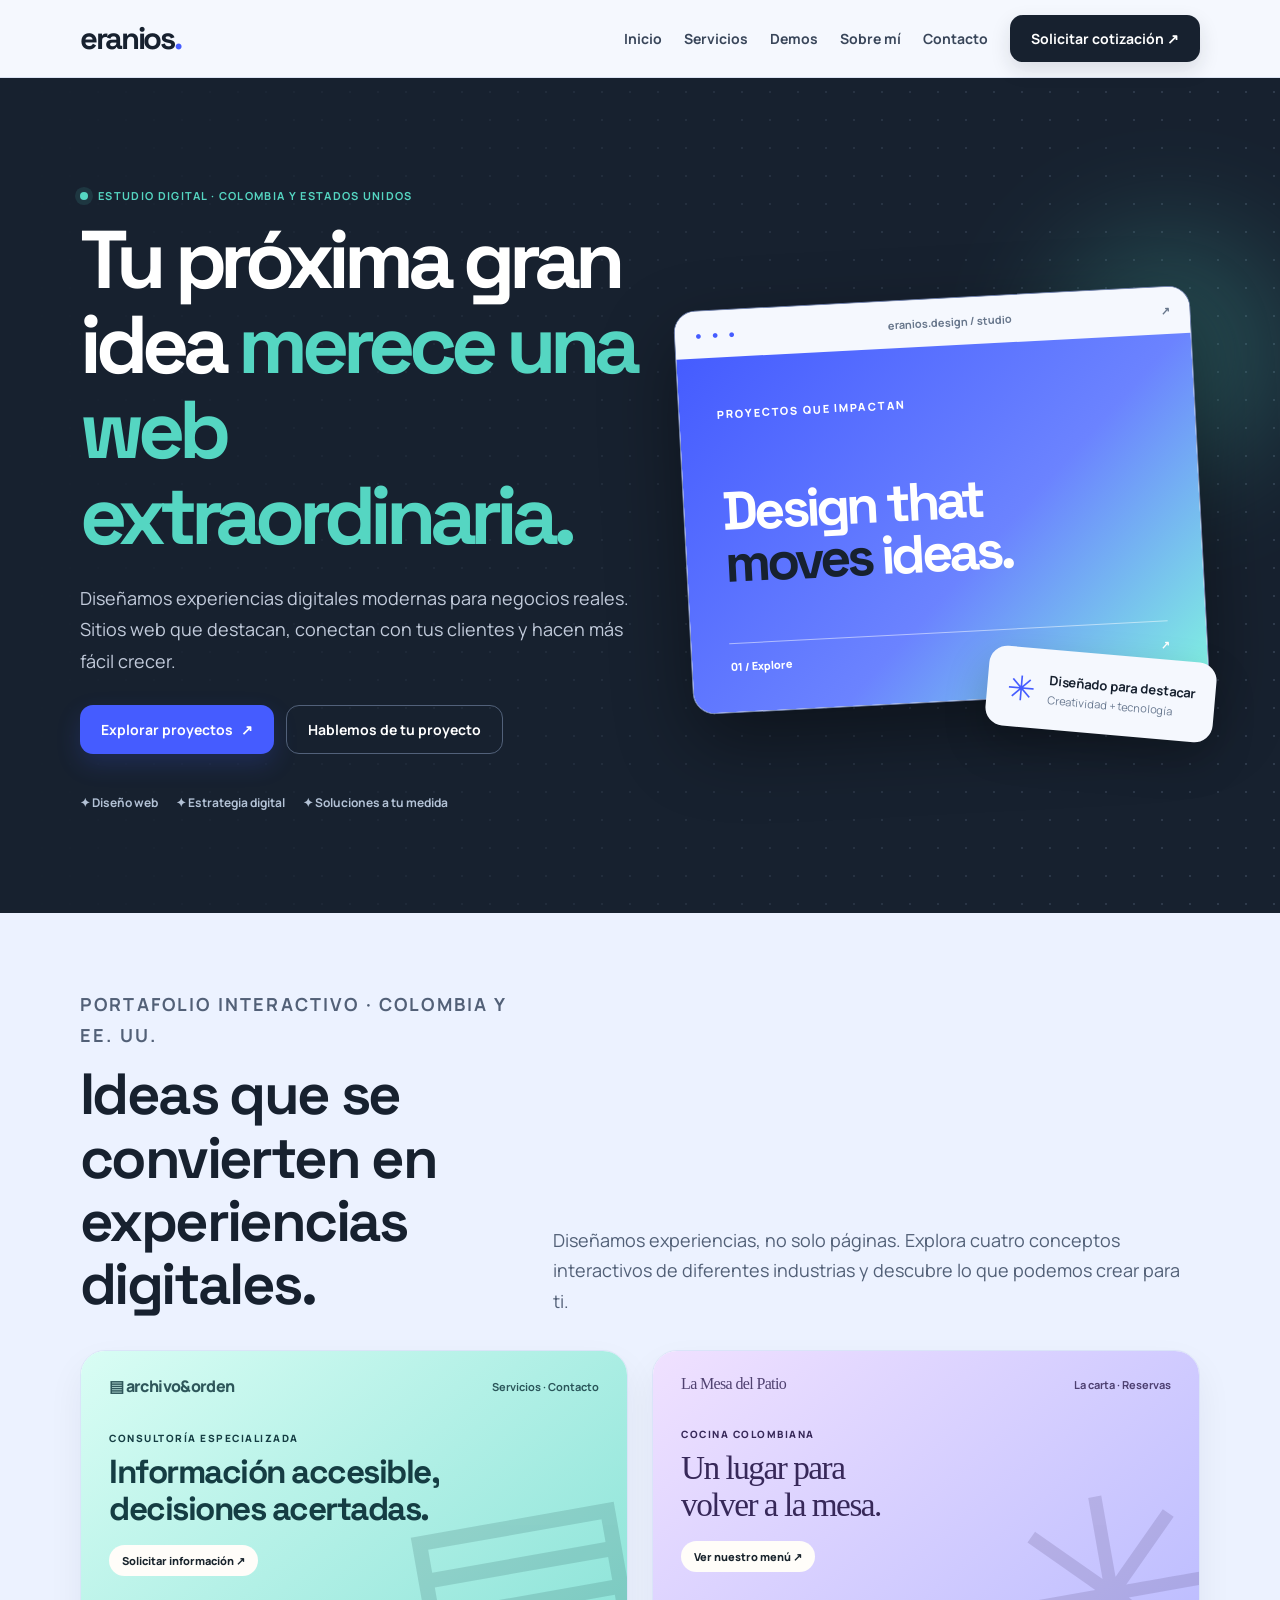
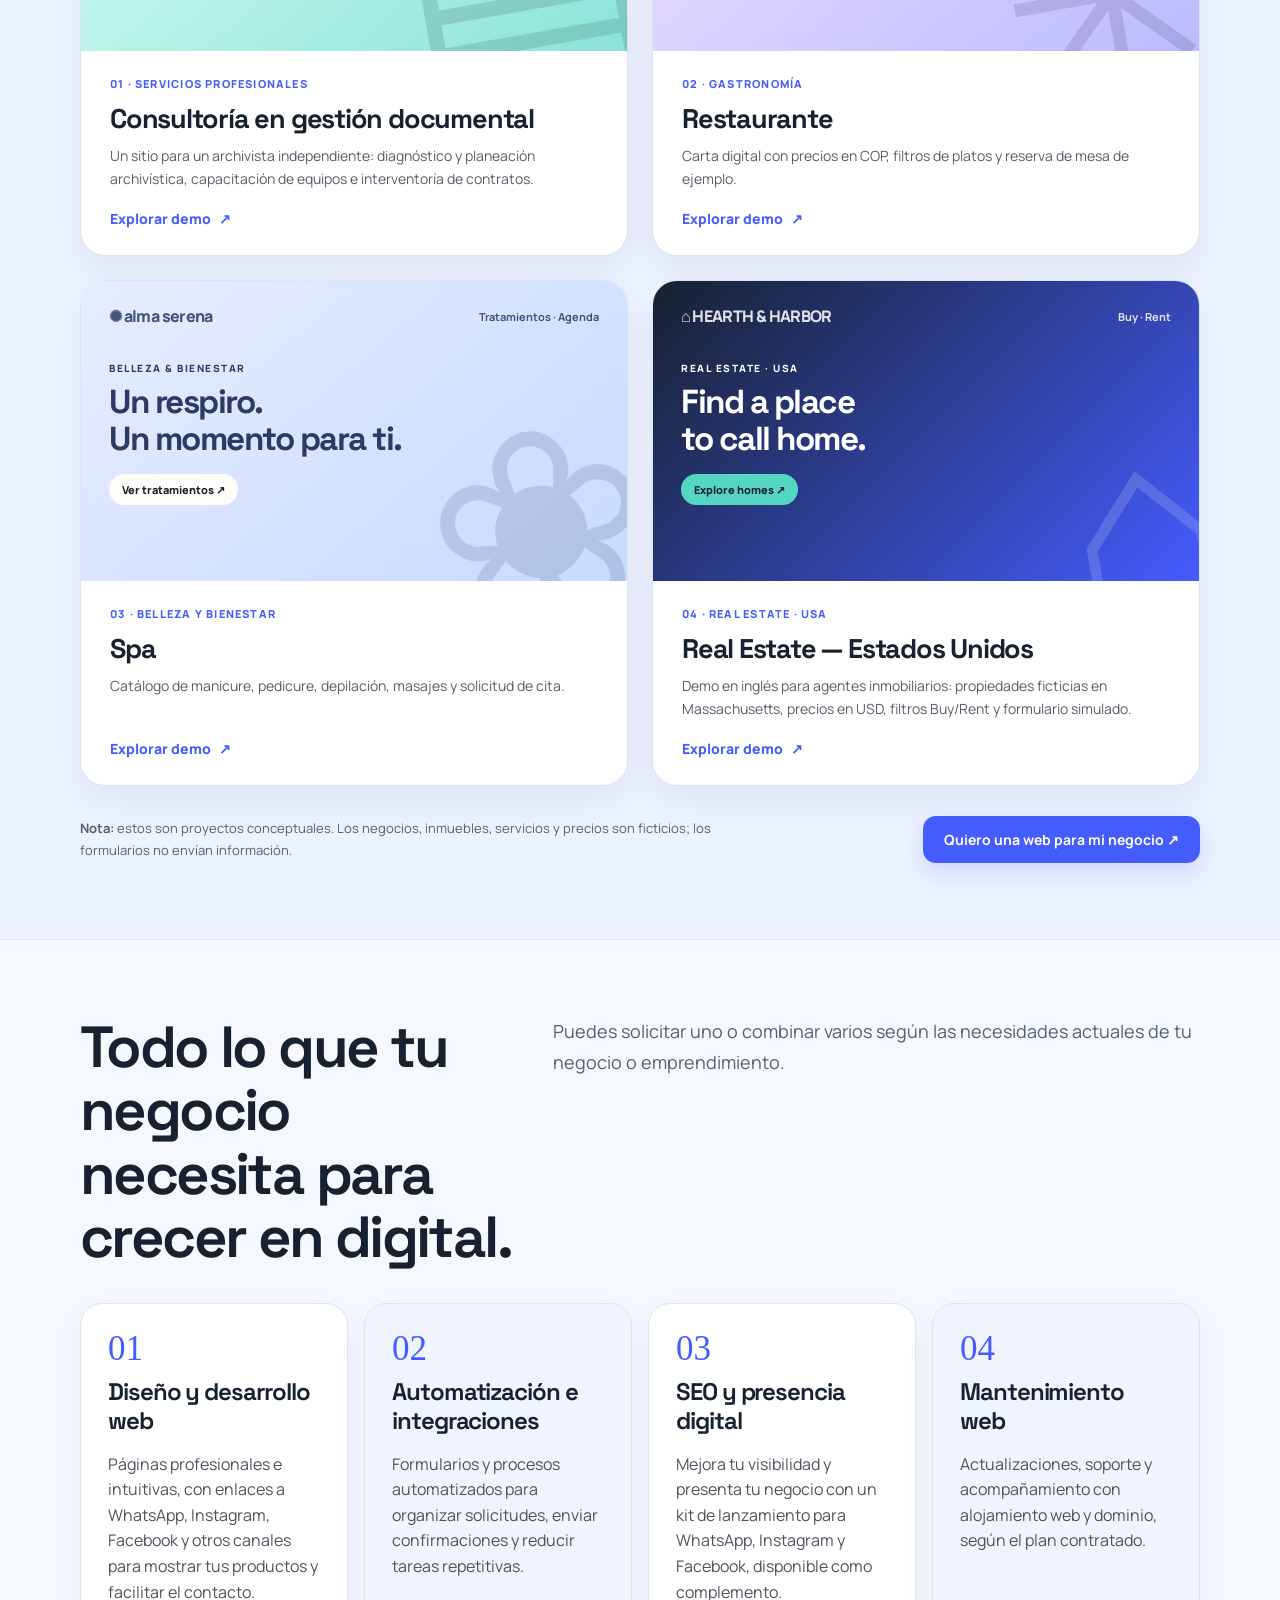
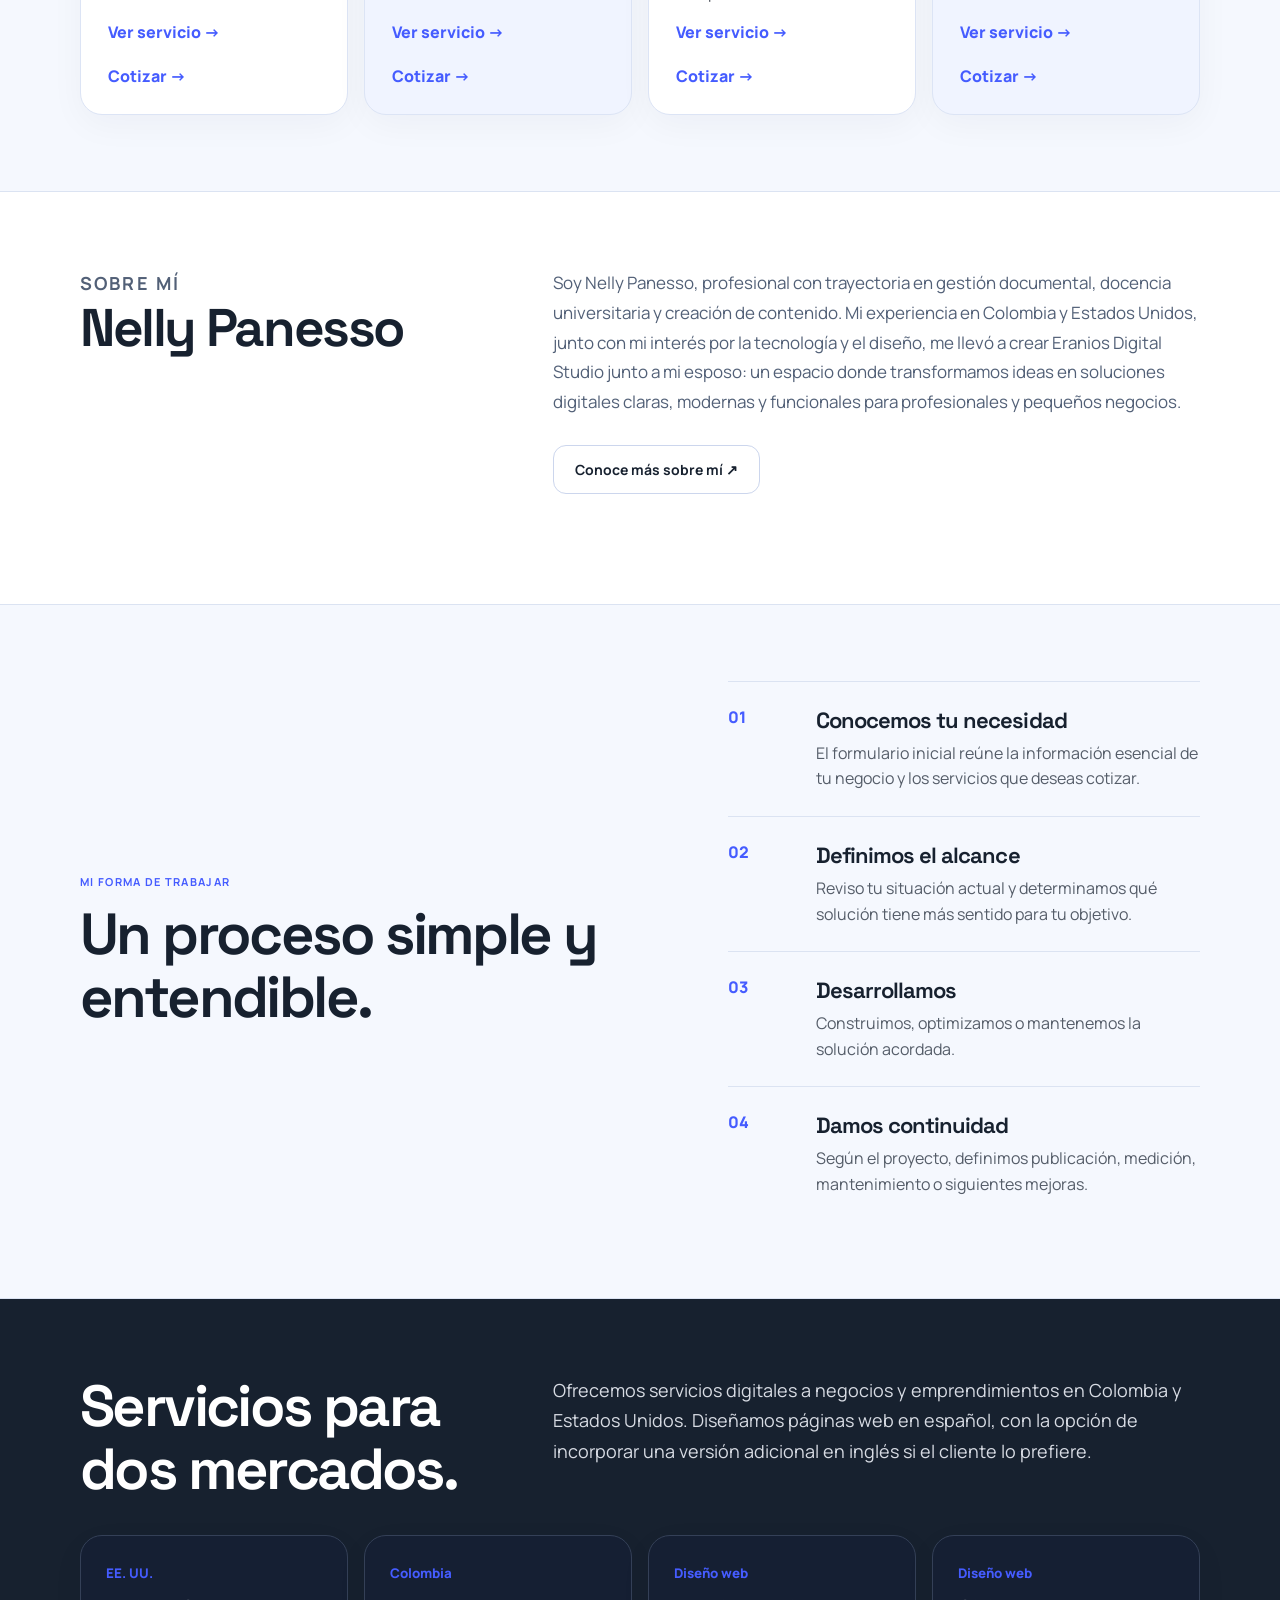
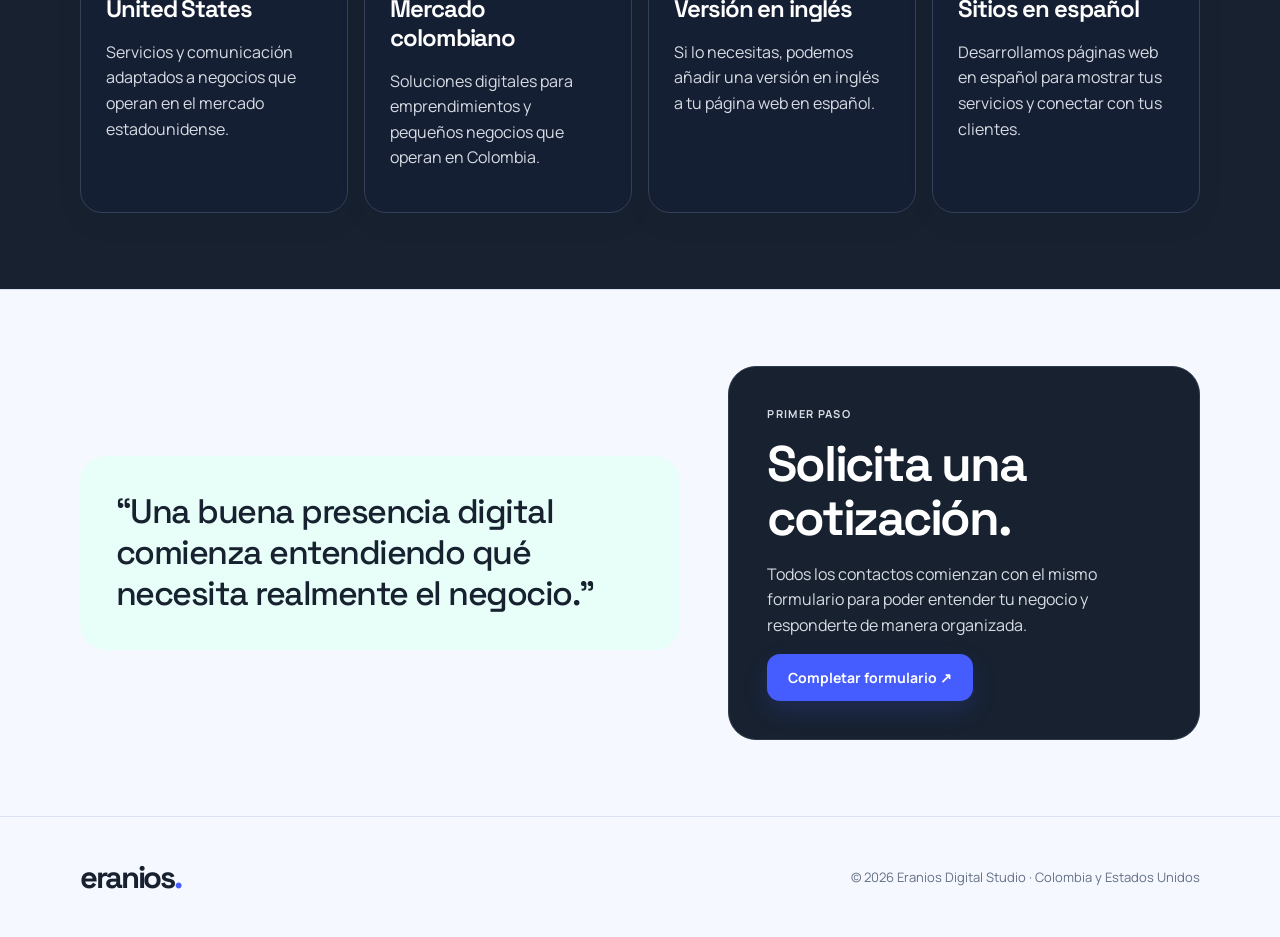
==== commit 34d91a4a: "Add concise professional introduction and personal site CTA" ====
--- a/index.html
+++ b/index.html
@@ -33,7 +33,7 @@
   </div>
 </section>
 <section id="servicios"><div class="wrap"><div class="section-head"><h2>Todo lo que tu negocio necesita para crecer en digital.</h2><p>Puedes solicitar uno o combinar varios según las necesidades actuales de tu negocio o emprendimiento.</p></div><div class="cards"><article class="card service-card"><div><span class="num">01</span><h3>Diseño y desarrollo web</h3><p>Páginas profesionales e intuitivas, con enlaces a WhatsApp, Instagram, Facebook y otros canales para mostrar tus productos y facilitar el contacto.</p></div><div><a href="web-design.html">Ver servicio →</a><br><br><a href="contact.html?service=web#cotizacion">Cotizar →</a></div></article><article class="card service-card"><div><span class="num">02</span><h3>Automatización e integraciones</h3><p>Formularios y procesos automatizados para organizar solicitudes, enviar confirmaciones y reducir tareas repetitivas.</p></div><div><a href="automation.html">Ver servicio →</a><br><br><a href="contact.html?service=automation#cotizacion">Cotizar →</a></div></article><article class="card service-card"><div><span class="num">03</span><h3>SEO y presencia digital</h3><p>Mejora tu visibilidad y presenta tu negocio con un kit de lanzamiento para WhatsApp, Instagram y Facebook, disponible como complemento.</p></div><div><a href="seo.html">Ver servicio →</a><br><br><a href="contact.html?service=seo#cotizacion">Cotizar →</a></div></article><article class="card service-card"><div><span class="num">04</span><h3>Mantenimiento web</h3><p>Actualizaciones, soporte y acompañamiento con alojamiento web y dominio, según el plan contratado.</p></div><div><a href="maintenance.html">Ver servicio →</a><br><br><a href="contact.html?service=maintenance#cotizacion">Cotizar →</a></div></article></div></div></section>
-<section id="sobre-mi" aria-labelledby="sobre-mi-titulo"><div class="wrap"><div class="section-head"><div><p class="eyebrow">Sobre mí</p><h2 id="sobre-mi-titulo">Nelly Panesso</h2></div><div><a class="button alt" href="https://www.nellypanesso.com" target="_blank" rel="noopener noreferrer" aria-label="Conoce más sobre Nelly Panesso en su sitio web">Conoce más sobre mí ↗</a></div></div></div></section>
+<section id="sobre-mi" aria-labelledby="sobre-mi-titulo"><div class="wrap"><div class="section-head"><div><p class="eyebrow">Sobre mí</p><h2 id="sobre-mi-titulo">Nelly Panesso</h2></div><div><p class="lede" style="font-size:17px;line-height:1.75;margin:0">Soy Nelly Panesso, profesional con trayectoria en gestión documental, docencia universitaria y creación de contenido. Mi experiencia en Colombia y Estados Unidos, junto con mi interés por la tecnología y el diseño, me llevó a crear Eranios Digital Studio junto a mi esposo: un espacio donde transformamos ideas en soluciones digitales claras, modernas y funcionales para profesionales y pequeños negocios.</p><div class="actions"><a class="button alt" href="https://www.nellypanesso.com" target="_blank" rel="noopener noreferrer" aria-label="Conoce más sobre Nelly Panesso en su sitio web personal">Conoce más sobre mí ↗</a></div></div></div></div></section>
 
 <section><div class="wrap split"><div><p class="eyebrow">Mi forma de trabajar</p><h2>Un proceso simple y entendible.</h2></div><div class="steps"><div class="step"><div><h3>Conocemos tu necesidad</h3><p>El formulario inicial reúne la información esencial de tu negocio y los servicios que deseas cotizar.</p></div></div><div class="step"><div><h3>Definimos el alcance</h3><p>Reviso tu situación actual y determinamos qué solución tiene más sentido para tu objetivo.</p></div></div><div class="step"><div><h3>Desarrollamos</h3><p>Construimos, optimizamos o mantenemos la solución acordada.</p></div></div><div class="step"><div><h3>Damos continuidad</h3><p>Según el proyecto, definimos publicación, medición, mantenimiento o siguientes mejoras.</p></div></div></div></div></section>
 <section class="dark"><div class="wrap"><div class="section-head"><h2>Servicios para dos mercados.</h2><p>Ofrecemos servicios digitales a negocios y emprendimientos en Colombia y Estados Unidos. Diseñamos páginas web en español, con la opción de incorporar una versión adicional en inglés si el cliente lo prefiere.</p></div><div class="cards"><article class="card"><small>EE. UU.</small><h3>United States</h3><p>Servicios y comunicación adaptados a negocios que operan en el mercado estadounidense.</p></article><article class="card"><small>Colombia</small><h3>Mercado colombiano</h3><p>Soluciones digitales para emprendimientos y pequeños negocios que operan en Colombia.</p></article><article class="card"><small>Diseño web</small><h3>Versión en inglés</h3><p>Si lo necesitas, podemos añadir una versión en inglés a tu página web en español.</p></article><article class="card"><small>Diseño web</small><h3>Sitios en español</h3><p>Desarrollamos páginas web en español para mostrar tus servicios y conectar con tus clientes.</p></article></div></div></section>
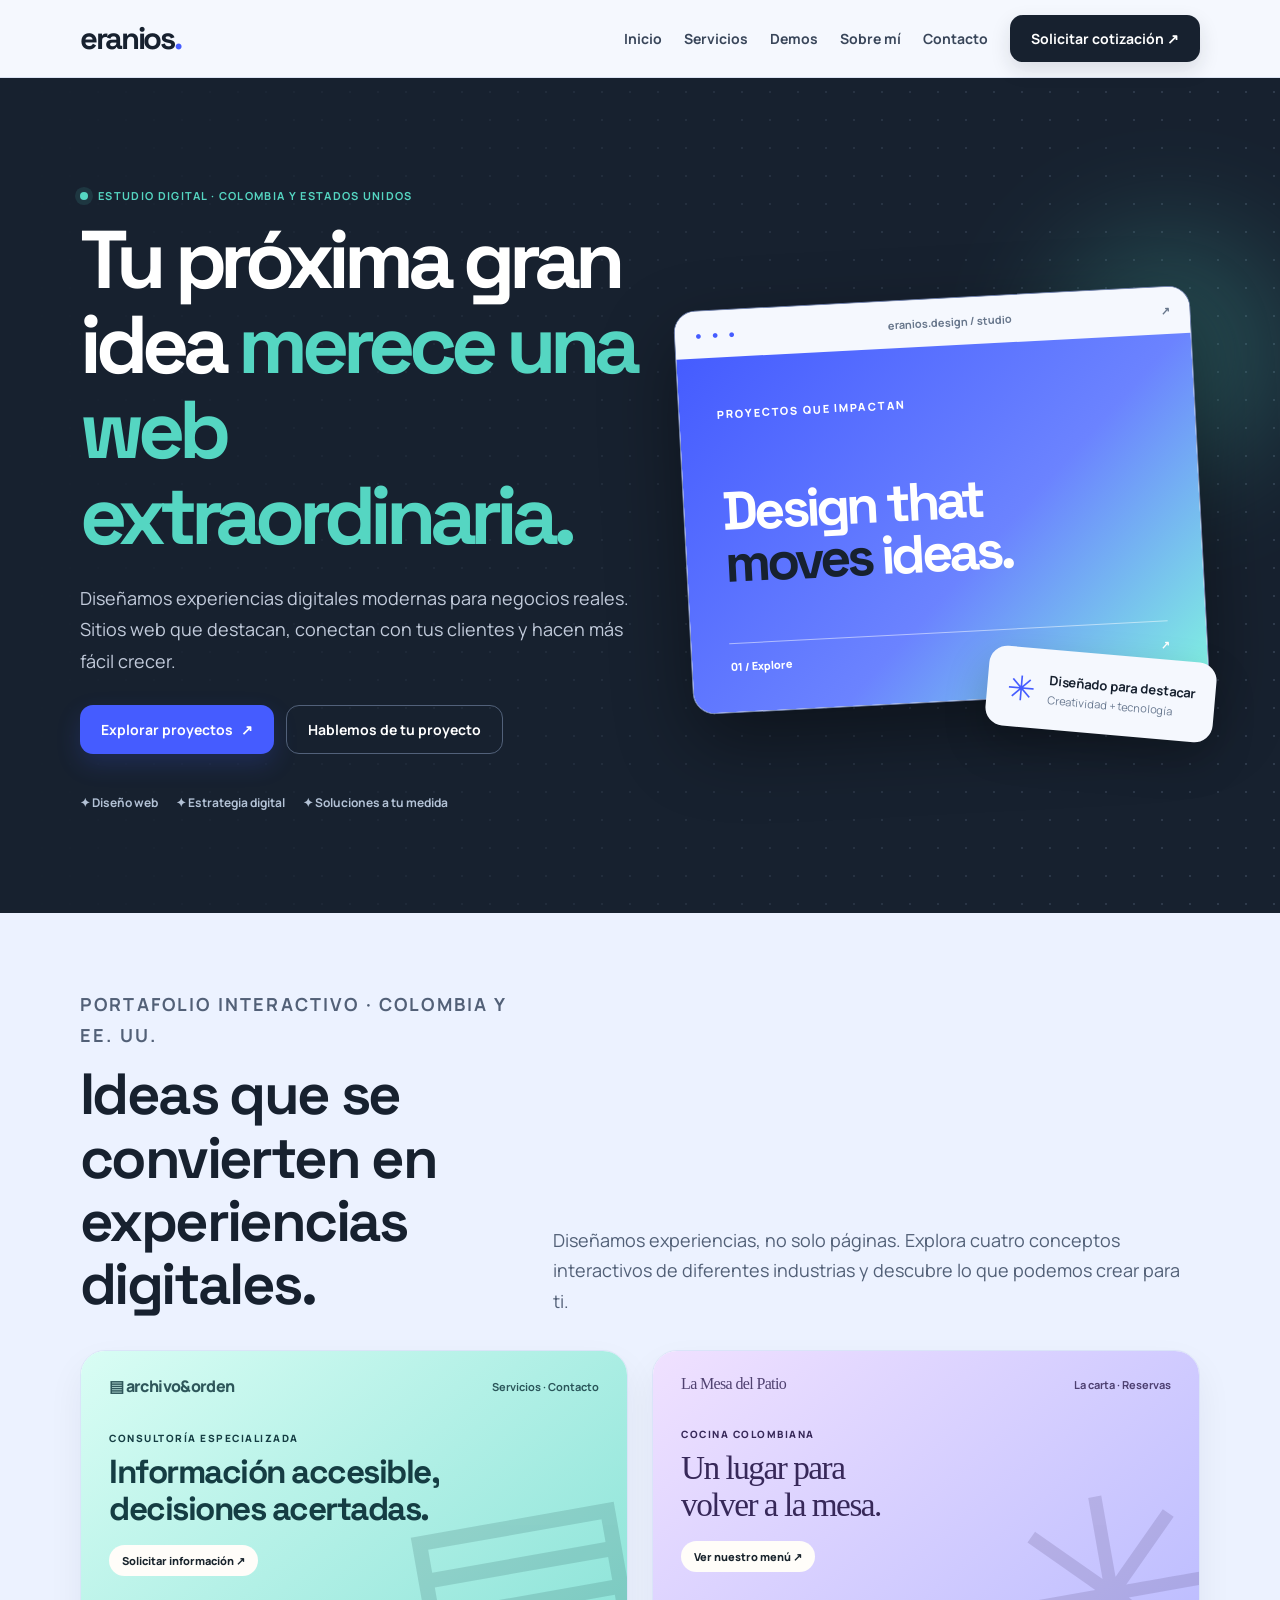
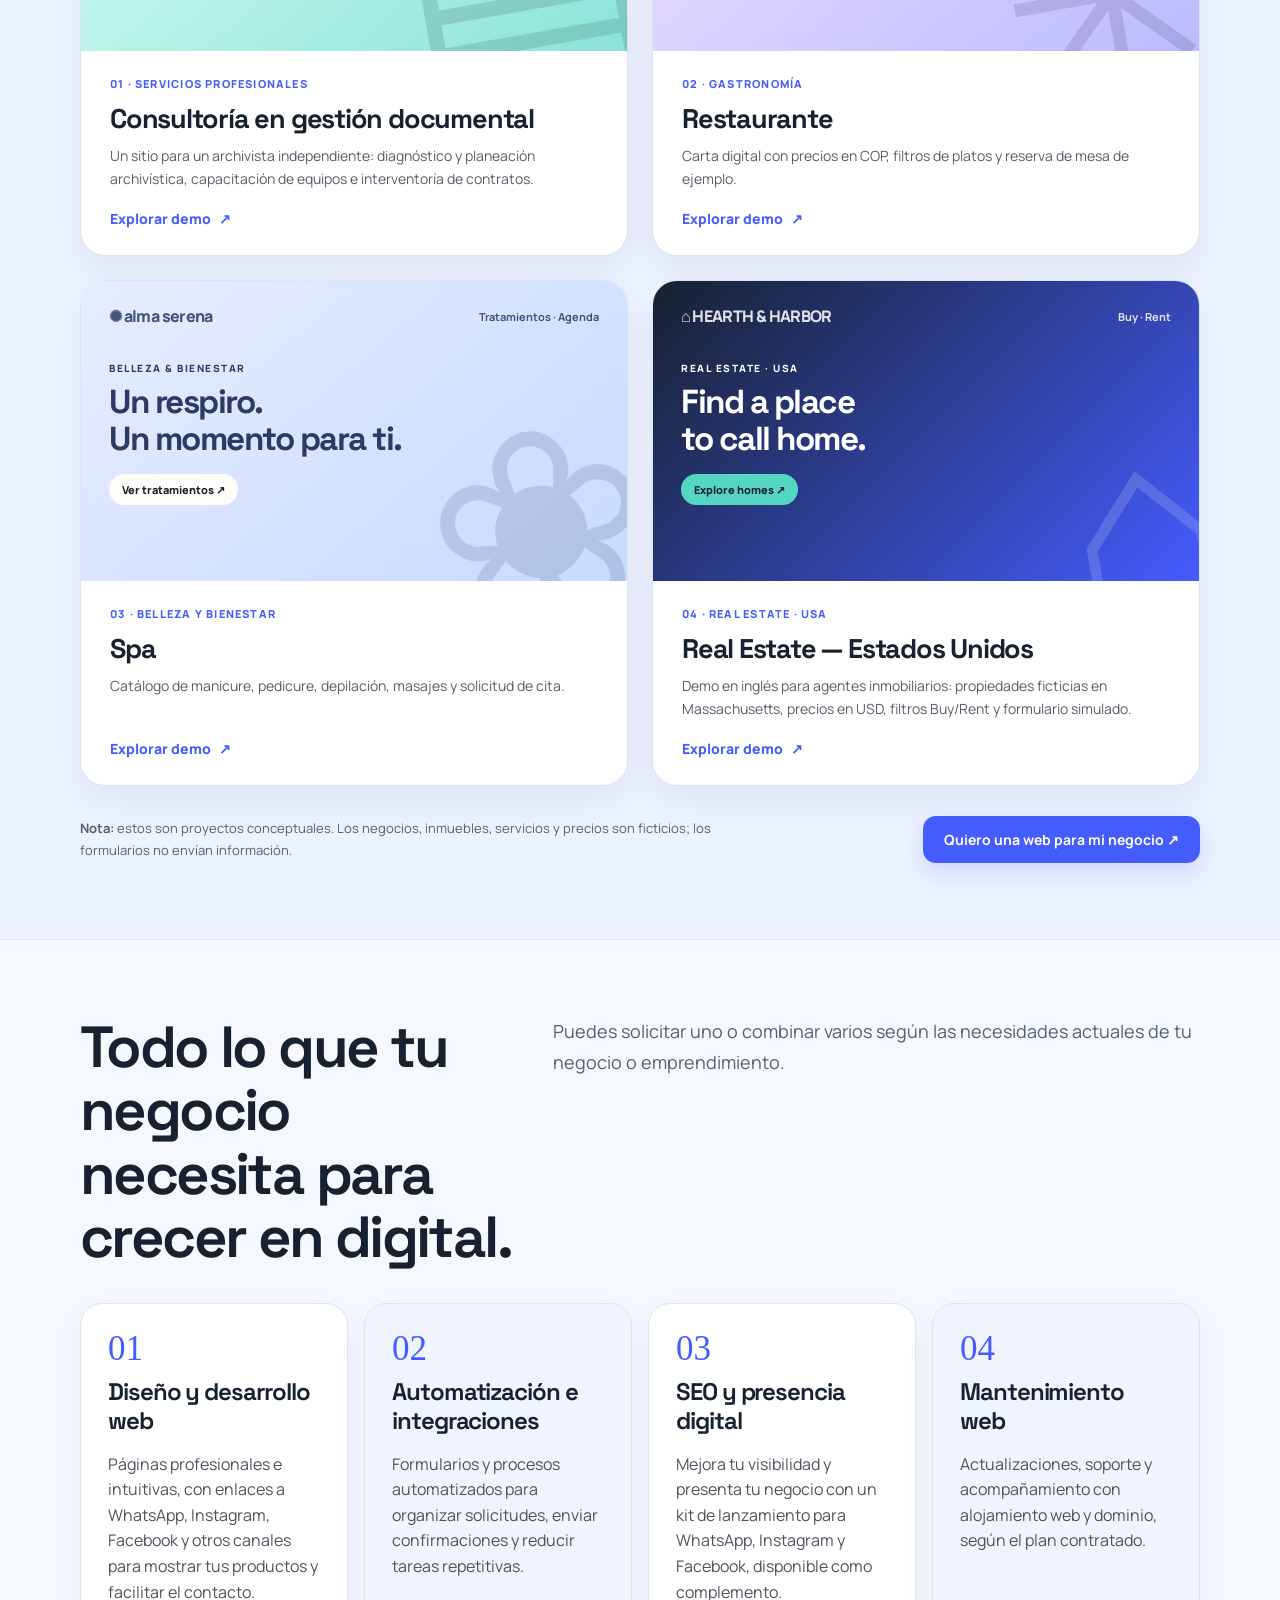
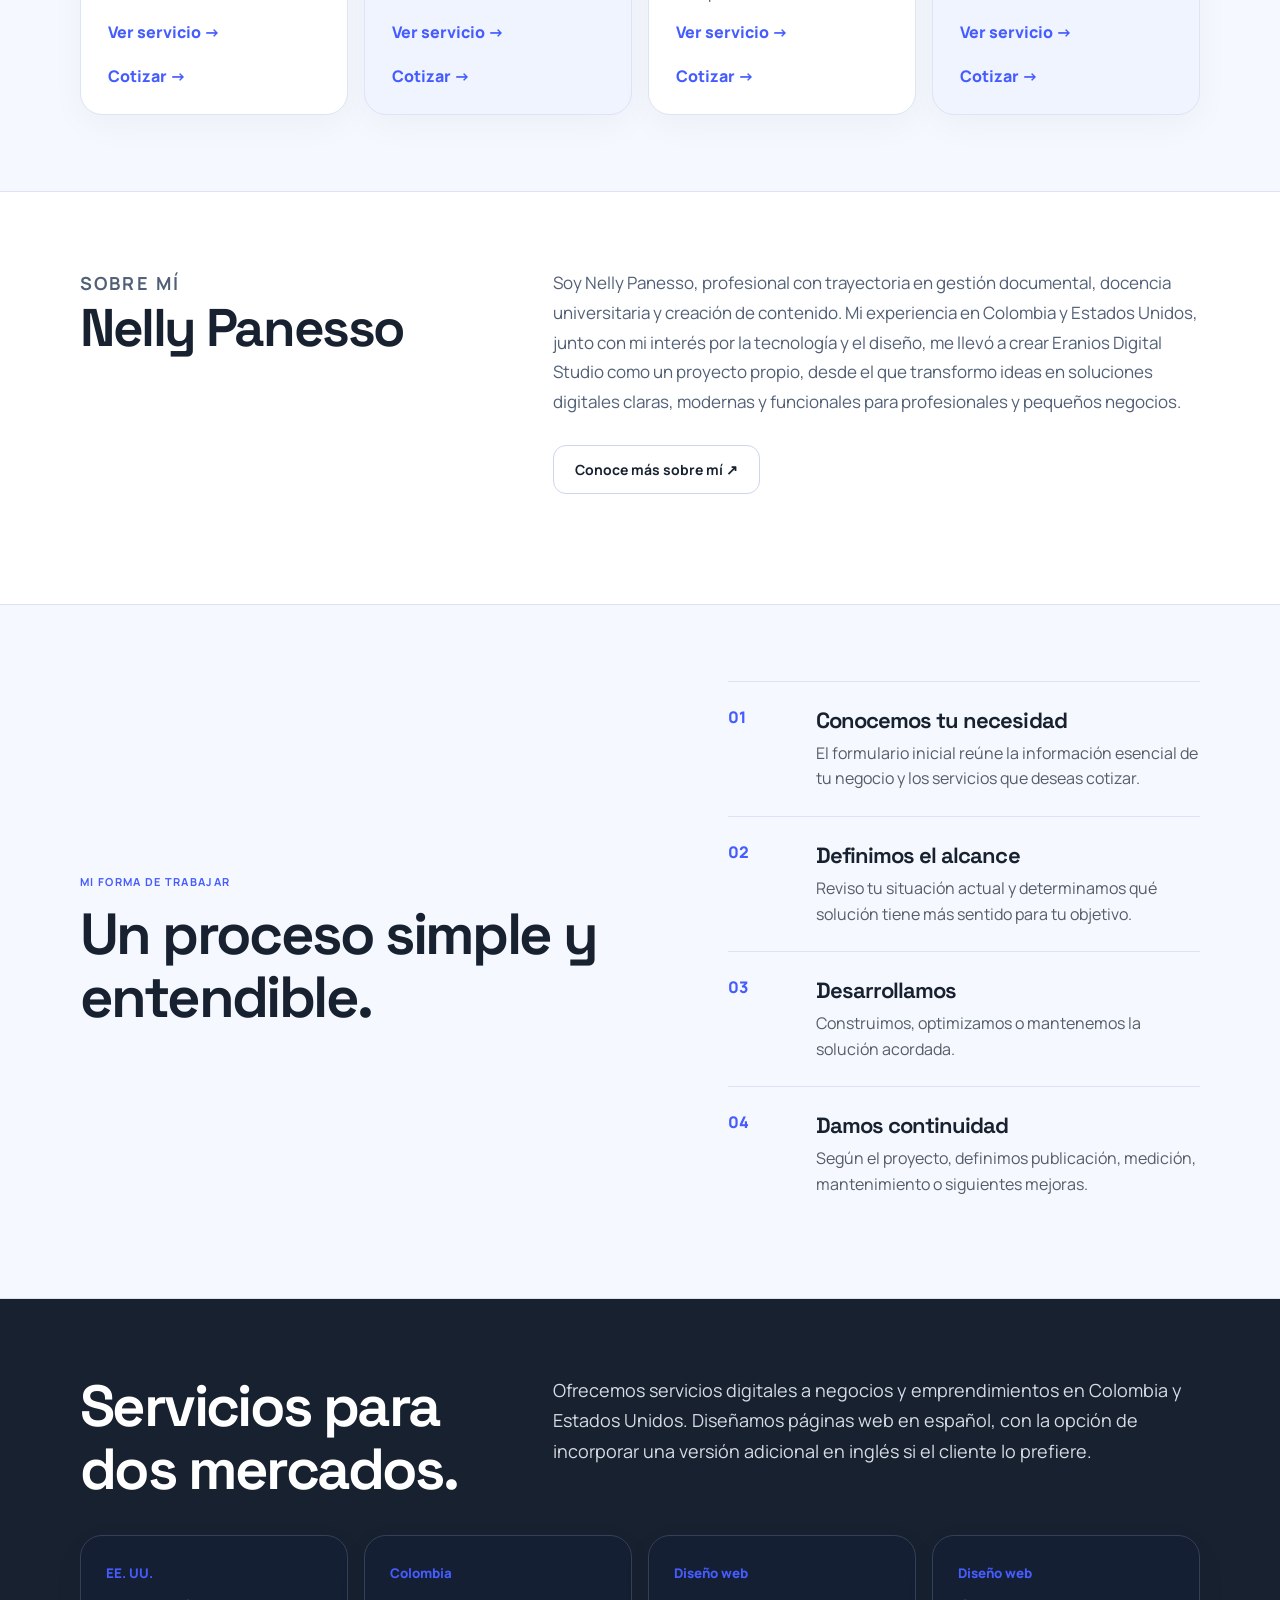
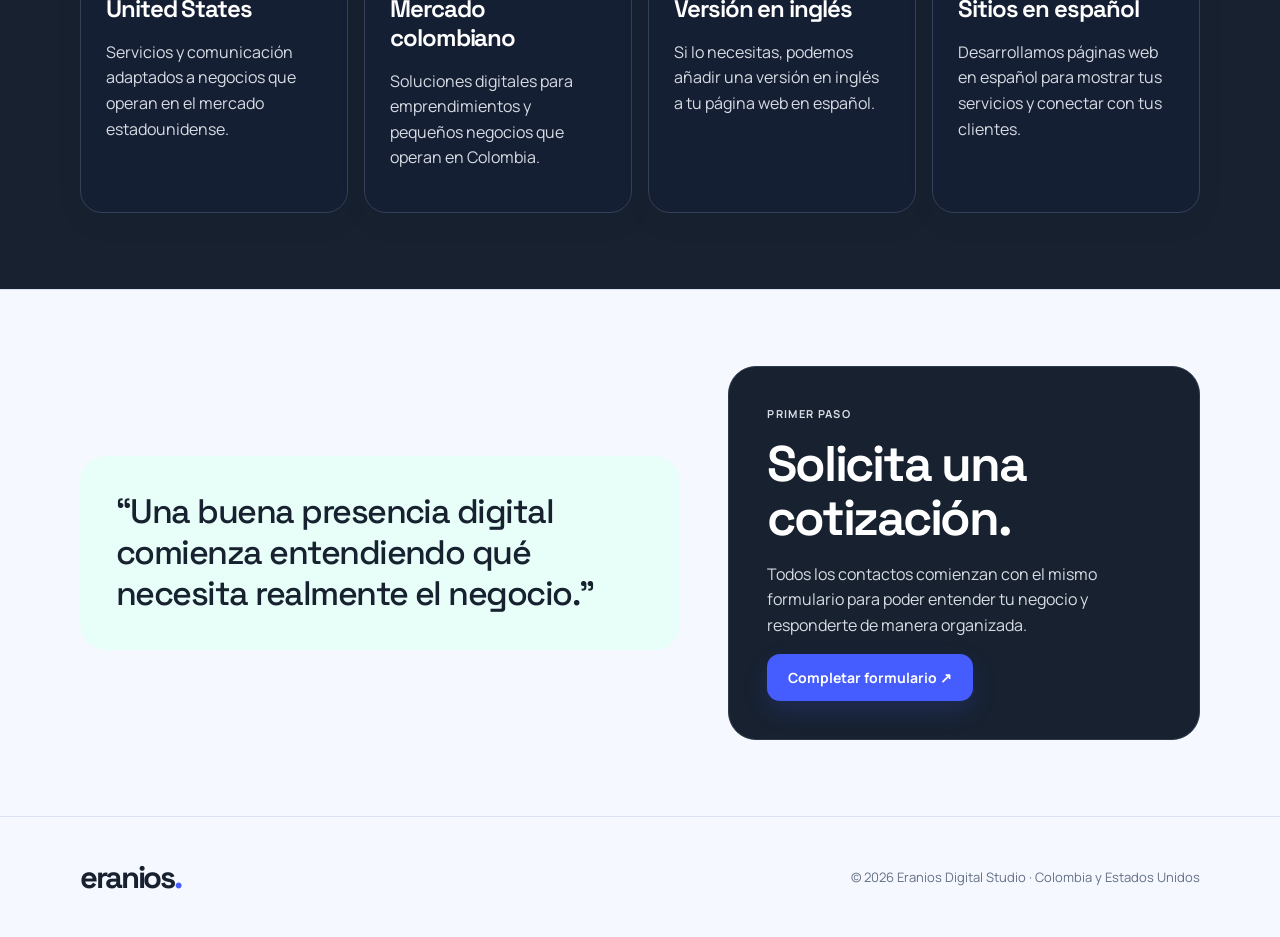
==== commit 51480f38: "Clarify Eranios is Nelly's independent project" ====
--- a/index.html
+++ b/index.html
@@ -33,7 +33,7 @@
   </div>
 </section>
 <section id="servicios"><div class="wrap"><div class="section-head"><h2>Todo lo que tu negocio necesita para crecer en digital.</h2><p>Puedes solicitar uno o combinar varios según las necesidades actuales de tu negocio o emprendimiento.</p></div><div class="cards"><article class="card service-card"><div><span class="num">01</span><h3>Diseño y desarrollo web</h3><p>Páginas profesionales e intuitivas, con enlaces a WhatsApp, Instagram, Facebook y otros canales para mostrar tus productos y facilitar el contacto.</p></div><div><a href="web-design.html">Ver servicio →</a><br><br><a href="contact.html?service=web#cotizacion">Cotizar →</a></div></article><article class="card service-card"><div><span class="num">02</span><h3>Automatización e integraciones</h3><p>Formularios y procesos automatizados para organizar solicitudes, enviar confirmaciones y reducir tareas repetitivas.</p></div><div><a href="automation.html">Ver servicio →</a><br><br><a href="contact.html?service=automation#cotizacion">Cotizar →</a></div></article><article class="card service-card"><div><span class="num">03</span><h3>SEO y presencia digital</h3><p>Mejora tu visibilidad y presenta tu negocio con un kit de lanzamiento para WhatsApp, Instagram y Facebook, disponible como complemento.</p></div><div><a href="seo.html">Ver servicio →</a><br><br><a href="contact.html?service=seo#cotizacion">Cotizar →</a></div></article><article class="card service-card"><div><span class="num">04</span><h3>Mantenimiento web</h3><p>Actualizaciones, soporte y acompañamiento con alojamiento web y dominio, según el plan contratado.</p></div><div><a href="maintenance.html">Ver servicio →</a><br><br><a href="contact.html?service=maintenance#cotizacion">Cotizar →</a></div></article></div></div></section>
-<section id="sobre-mi" aria-labelledby="sobre-mi-titulo"><div class="wrap"><div class="section-head"><div><p class="eyebrow">Sobre mí</p><h2 id="sobre-mi-titulo">Nelly Panesso</h2></div><div><p class="lede" style="font-size:17px;line-height:1.75;margin:0">Soy Nelly Panesso, profesional con trayectoria en gestión documental, docencia universitaria y creación de contenido. Mi experiencia en Colombia y Estados Unidos, junto con mi interés por la tecnología y el diseño, me llevó a crear Eranios Digital Studio junto a mi esposo: un espacio donde transformamos ideas en soluciones digitales claras, modernas y funcionales para profesionales y pequeños negocios.</p><div class="actions"><a class="button alt" href="https://www.nellypanesso.com" target="_blank" rel="noopener noreferrer" aria-label="Conoce más sobre Nelly Panesso en su sitio web personal">Conoce más sobre mí ↗</a></div></div></div></div></section>
+<section id="sobre-mi" aria-labelledby="sobre-mi-titulo"><div class="wrap"><div class="section-head"><div><p class="eyebrow">Sobre mí</p><h2 id="sobre-mi-titulo">Nelly Panesso</h2></div><div><p class="lede" style="font-size:17px;line-height:1.75;margin:0">Soy Nelly Panesso, profesional con trayectoria en gestión documental, docencia universitaria y creación de contenido. Mi experiencia en Colombia y Estados Unidos, junto con mi interés por la tecnología y el diseño, me llevó a crear Eranios Digital Studio como un proyecto propio, desde el que transformo ideas en soluciones digitales claras, modernas y funcionales para profesionales y pequeños negocios.</p><div class="actions"><a class="button alt" href="https://www.nellypanesso.com" target="_blank" rel="noopener noreferrer" aria-label="Conoce más sobre Nelly Panesso en su sitio web personal">Conoce más sobre mí ↗</a></div></div></div></div></section>
 
 <section><div class="wrap split"><div><p class="eyebrow">Mi forma de trabajar</p><h2>Un proceso simple y entendible.</h2></div><div class="steps"><div class="step"><div><h3>Conocemos tu necesidad</h3><p>El formulario inicial reúne la información esencial de tu negocio y los servicios que deseas cotizar.</p></div></div><div class="step"><div><h3>Definimos el alcance</h3><p>Reviso tu situación actual y determinamos qué solución tiene más sentido para tu objetivo.</p></div></div><div class="step"><div><h3>Desarrollamos</h3><p>Construimos, optimizamos o mantenemos la solución acordada.</p></div></div><div class="step"><div><h3>Damos continuidad</h3><p>Según el proyecto, definimos publicación, medición, mantenimiento o siguientes mejoras.</p></div></div></div></div></section>
 <section class="dark"><div class="wrap"><div class="section-head"><h2>Servicios para dos mercados.</h2><p>Ofrecemos servicios digitales a negocios y emprendimientos en Colombia y Estados Unidos. Diseñamos páginas web en español, con la opción de incorporar una versión adicional en inglés si el cliente lo prefiere.</p></div><div class="cards"><article class="card"><small>EE. UU.</small><h3>United States</h3><p>Servicios y comunicación adaptados a negocios que operan en el mercado estadounidense.</p></article><article class="card"><small>Colombia</small><h3>Mercado colombiano</h3><p>Soluciones digitales para emprendimientos y pequeños negocios que operan en Colombia.</p></article><article class="card"><small>Diseño web</small><h3>Versión en inglés</h3><p>Si lo necesitas, podemos añadir una versión en inglés a tu página web en español.</p></article><article class="card"><small>Diseño web</small><h3>Sitios en español</h3><p>Desarrollamos páginas web en español para mostrar tus servicios y conectar con tus clientes.</p></article></div></div></section>
